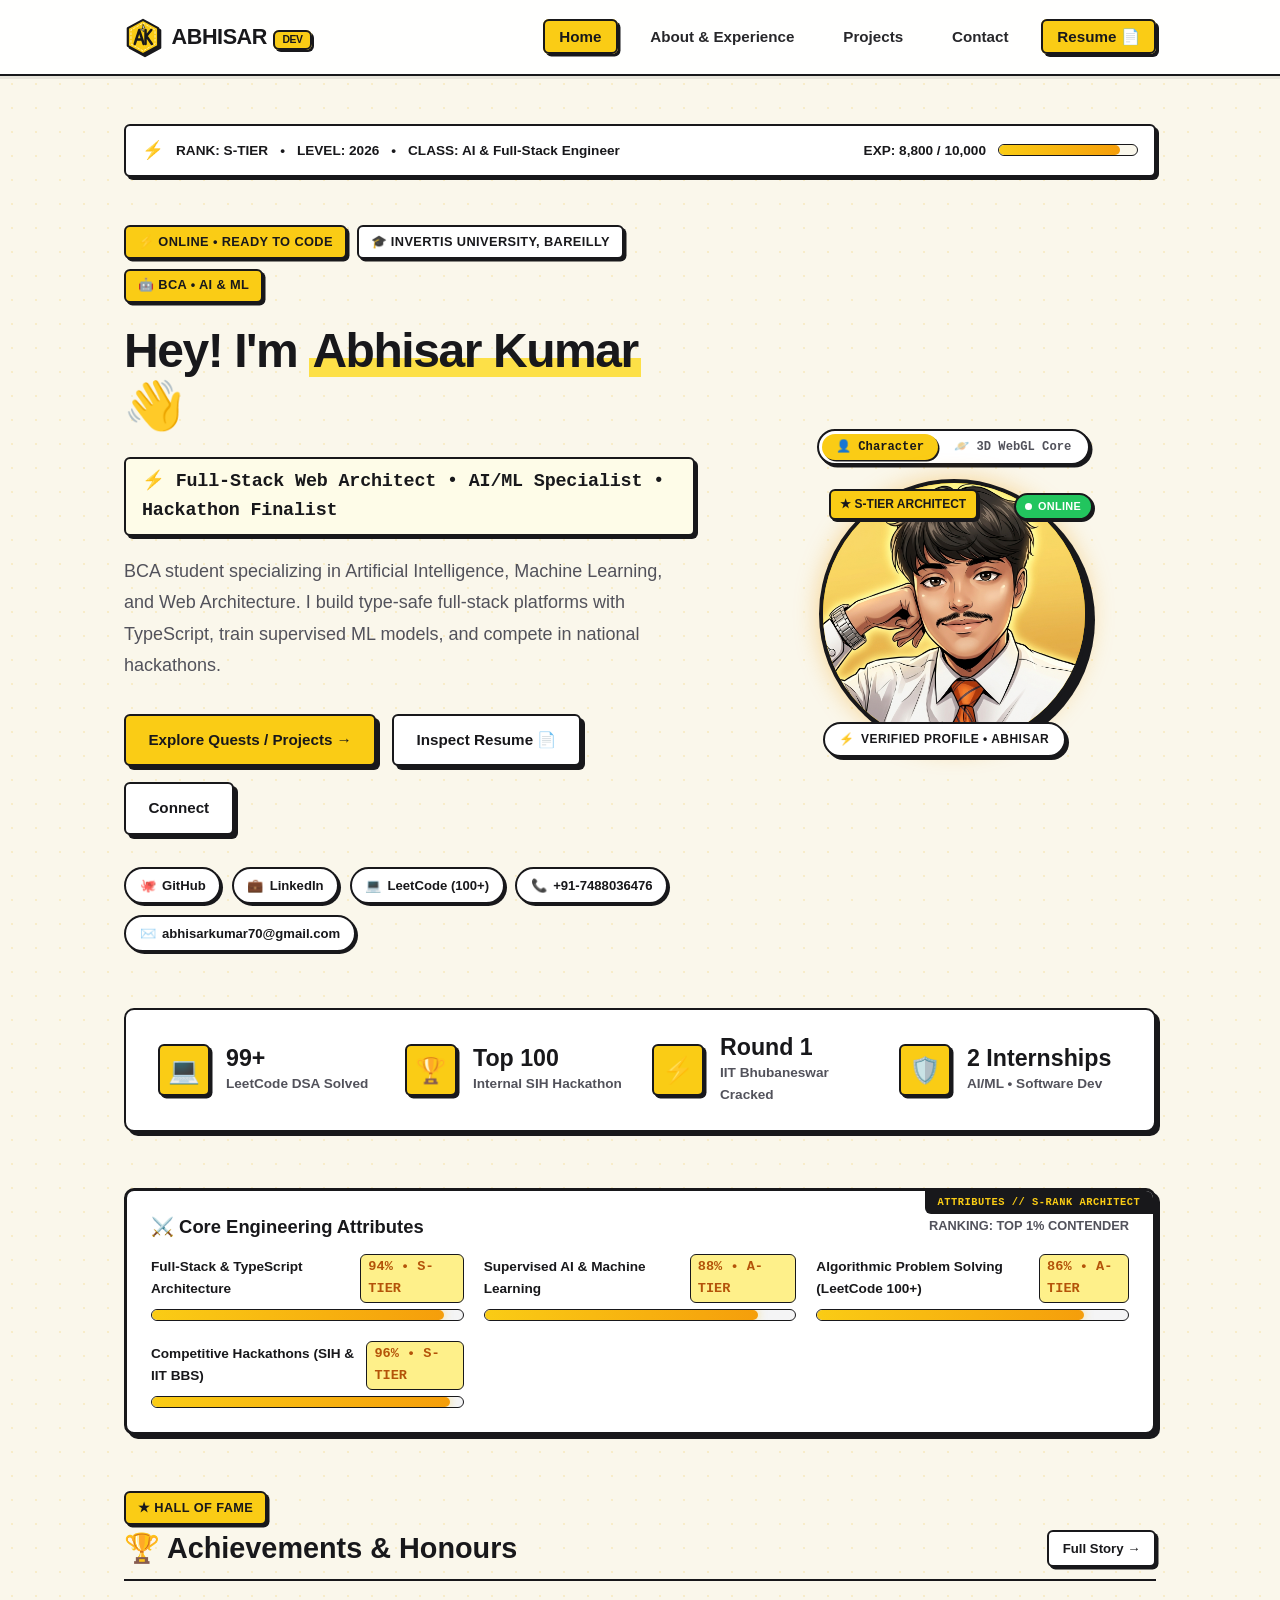
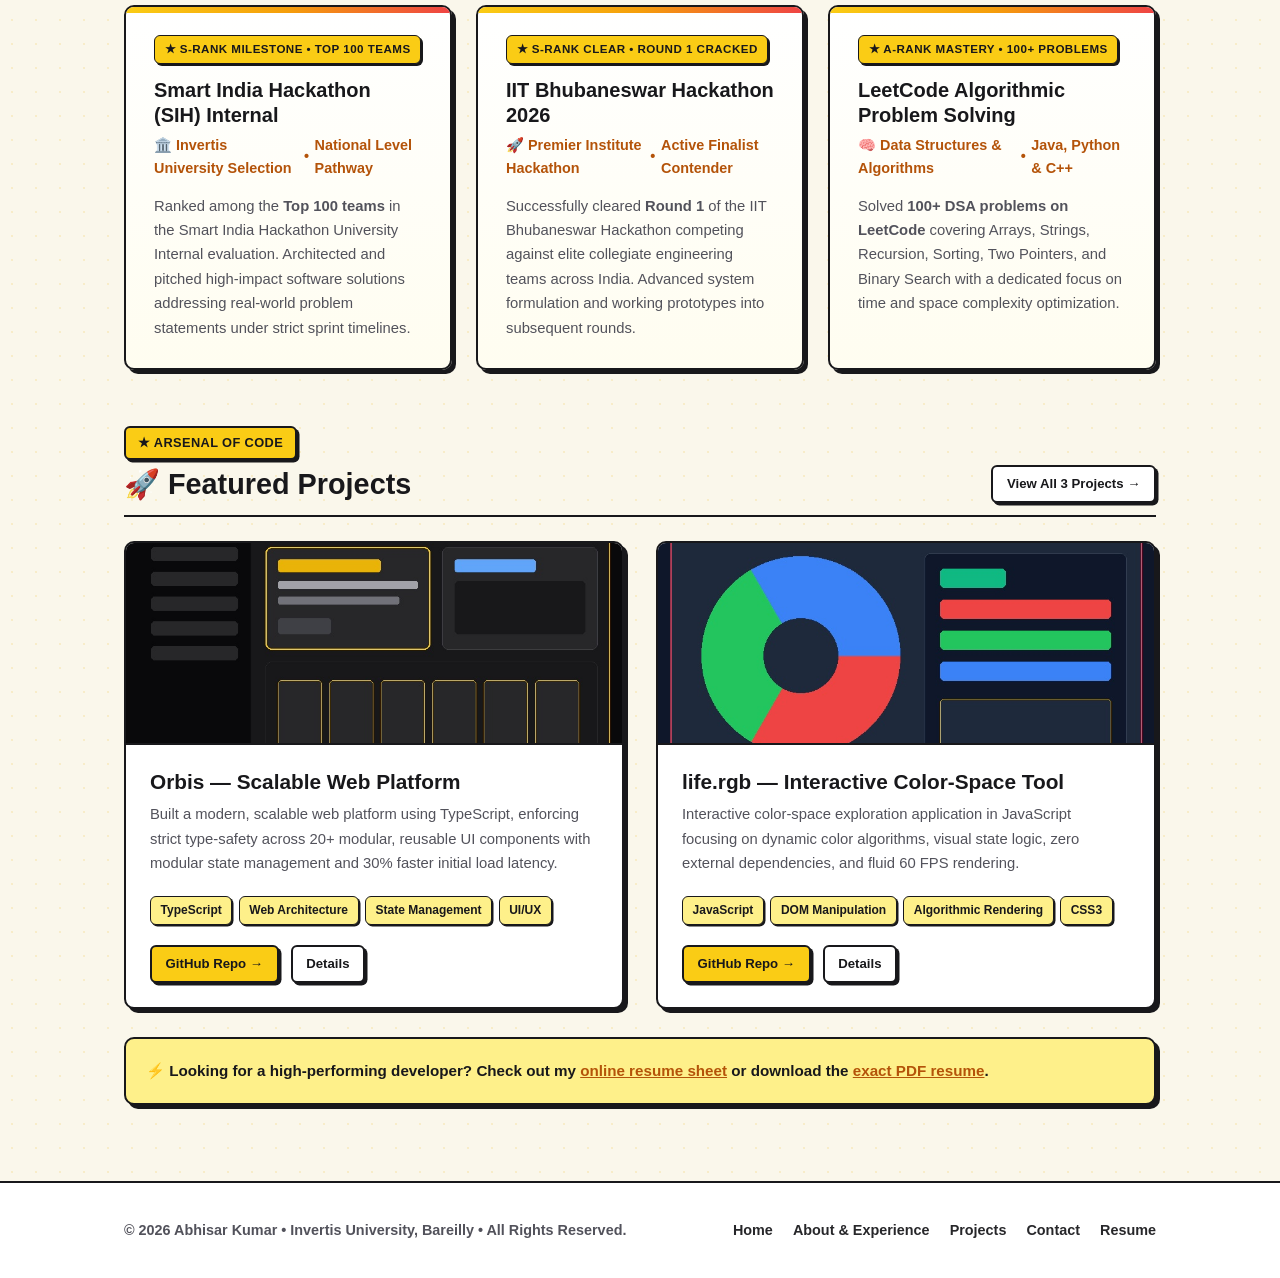
==== index.html @ 7f1cb40e "feat: add Three.js 3D WebGL cyber core, 3D particle nebula galaxy, and interactive visual mode switc" ====
<!DOCTYPE html>
<html lang="en">
<head>
  <meta charset="UTF-8">
  <meta name="viewport" content="width=device-width, initial-scale=1.0">
  <title>Abhisar Kumar | Full-Stack &amp; AI/ML Developer</title>
  <link rel="stylesheet" href="style.css">
  <link rel="icon" type="image/svg+xml" href="images/favicon.svg">
  <link rel="alternate icon" href="favicon.ico">
  <link rel="apple-touch-icon" href="images/favicon.png">
  <script src="avatar-sync.js"></script>
  <script src="js/three.min.js"></script>
  <script src="js/cyber3d.js"></script>
  <script src="motion.js"></script>
</head>
<body>

  <!-- 3D WebGL Space Ambient Canvas -->
  <div id="webgl-bg-container" class="webgl-bg-canvas" aria-hidden="true"></div>

  <!-- Site Navigation -->
  <header class="site-header">
    <div class="container navbar">
      <a href="index.html" class="brand-logo" title="Abhisar Kumar Portfolio">
        <span class="brand-icon-wrapper">
          <svg class="brand-icon-svg" viewBox="0 0 120 120" fill="none" xmlns="http://www.w3.org/2000/svg">
            <polygon points="60,6 108,32 108,88 60,114 12,88 12,32" fill="#facc15" stroke="#18181b" stroke-width="7" stroke-linejoin="round"/>
            <polygon points="60,16 98,38 98,82 60,104 22,82 22,38" fill="none" stroke="#ffffff" stroke-width="2.5" stroke-dasharray="8 4" opacity="0.8"/>
            <path d="M34 82 L48 38 L62 82 M38 68 L58 68" stroke="#18181b" stroke-width="8" stroke-linecap="round" stroke-linejoin="round"/>
            <path d="M68 38 L68 82 M68 60 L86 38 M70 56 L88 82" stroke="#18181b" stroke-width="8" stroke-linecap="round" stroke-linejoin="round"/>
            <polygon points="60,20 66,32 58,32 63,44 52,35 58,35" fill="#ffffff" stroke="#18181b" stroke-width="2" stroke-linejoin="round"/>
          </svg>
        </span>
        <span class="brand-text">ABHISAR<span class="brand-tag">DEV</span></span>
      </a>
      <button class="mobile-toggle" id="menuToggle" aria-label="Toggle navigation">&#9776;</button>
      <nav>
        <ul class="nav-links" id="navLinks">
          <li><a href="index.html" class="active">Home</a></li>
          <li><a href="about.html">About &amp; Experience</a></li>
          <li><a href="projects.html">Projects</a></li>
          <li><a href="contact.html">Contact</a></li>
          <li><a href="resume.html" class="nav-cta-btn">Resume 📄</a></li>
          
        </ul>
      </nav>
    </div>
  </header>

  <!-- Main Content -->
  <main>
    <div class="container">
      
      <!-- Anime Character HUD Bar -->
      <div class="character-hud floating-elem">
        <div class="hud-info">
          <span style="font-size: 1.1rem;">⚡</span>
          <span><strong>RANK:</strong> S-TIER</span>
          <span>&bull;</span>
          <span><strong>LEVEL:</strong> 2026</span>
          <span>&bull;</span>
          <span><strong>CLASS:</strong> AI &amp; Full-Stack Engineer</span>
        </div>
        <div class="hud-info">
          <span>EXP: 8,800 / 10,000</span>
          <div class="hud-progress-container" title="Current EXP Level">
            <div class="hud-progress-fill" id="hudExpFill"></div>
          </div>
        </div>
      </div>

      <!-- Hero Section (With Canvas Golden Sparks) -->
      <section class="hero">
        
        <div class="hero-content">
          
          <div class="anime-badge-row">
            <span class="anime-tag pulse-badge">⚡ ONLINE &bull; READY TO CODE</span>
            <span class="anime-tag anime-tag-alt">🎓 Invertis University, Bareilly</span>
            <span class="anime-tag">🤖 BCA &bull; AI &amp; ML</span>
          </div>

          <h1 class="hero-title">
            Hey! I'm <span class="highlight">Abhisar Kumar</span> 👋
          </h1>
          <div class="hero-role-badge">
            ⚡ Full-Stack Web Architect &bull; AI/ML Specialist &bull; Hackathon Finalist
          </div>
          
          <p class="hero-lead">
            BCA student specializing in Artificial Intelligence, Machine Learning, and Web Architecture. I build type-safe full-stack platforms with TypeScript, train supervised ML models, and compete in national hackathons.
          </p>

          <div class="hero-cta">
            <a href="projects.html" class="btn btn-primary">Explore Quests / Projects &rarr;</a>
            <a href="resume.html" class="btn btn-secondary">Inspect Resume 📄</a>
            <a href="contact.html" class="btn btn-secondary">Connect</a>
          </div>

          <!-- Quick Connect Pills -->
          <div class="social-pills-row">
            <a href="https://github.com/abhisar-dev" target="_blank" rel="noopener noreferrer" class="profile-pill-link">
              <span>🐙</span> GitHub
            </a>
            <a href="https://www.linkedin.com/in/abhisar-kumar-89a2872a0" target="_blank" rel="noopener noreferrer" class="profile-pill-link">
              <span>💼</span> LinkedIn
            </a>
            <a href="https://leetcode.com/u/abhisar-dev/" target="_blank" rel="noopener noreferrer" class="profile-pill-link">
              <span>💻</span> LeetCode (100+)
            </a>
            <a href="tel:+917488036476" class="profile-pill-link" data-copy="+917488036476" title="Click to copy phone number">
              <span>📞</span> +91-7488036476
            </a>
            <a href="mailto:abhisarkumar70@gmail.com" class="profile-pill-link" data-copy="abhisarkumar70@gmail.com" title="Click to copy email address">
              <span>✉️</span> abhisarkumar70@gmail.com
            </a>
          </div>

        </div>

        <!-- Dual-Mode Hero Visual: Official Avatar & Interactive 3D Cyber Core -->
        <div class="hero-image-wrapper">
          
          <div class="hero-mode-toggle" role="tablist">
            <button class="mode-tab active" id="tabAvatar" role="tab">👤 Character</button>
            <button class="mode-tab" id="tab3D" role="tab">🪐 3D WebGL Core</button>
          </div>

          <div class="hero-visual-card">
            <!-- Mode 1: Verified Official Anime Avatar -->
            <div class="anime-avatar-frame floating-elem" id="avatarVisual">
              <span class="avatar-rank-pill">★ S-TIER ARCHITECT</span>
              <span class="avatar-status-pill"><span class="status-dot"></span> ONLINE</span>
              <img src="images/profile.jpg" alt="Abhisar Kumar Profile" class="profile-img" id="heroProfileImg">
              <div class="avatar-badge-verified">
                <span>⚡</span> VERIFIED PROFILE &bull; ABHISAR
              </div>
            </div>

            <!-- Mode 2: Interactive 3D WebGL Cyber Core -->
            <div class="cyber-core-frame" id="core3DVisual" style="display: none;">
              <span class="avatar-rank-pill">★ 3D WEBGL CORE</span>
              <span class="avatar-status-pill"><span class="status-dot"></span> 60 FPS</span>
              <div id="cyber-core-canvas-container" class="cyber-core-canvas-container"></div>
              <div class="core-tip-badge">
                <span>🖱️ Drag to rotate &bull; Click to pulse</span>
              </div>
            </div>
          </div>

        </div>
      </section>

      <!-- Stats / Power Level Meter (With Animated Counters) -->
      <section class="stats-banner reveal">
        <div class="stat-item">
          <div class="stat-icon">💻</div>
          <div>
            <div class="stat-number" data-counter="100" data-suffix="+">100+</div>
            <div class="stat-label">LeetCode DSA Solved</div>
          </div>
        </div>

        <div class="stat-item">
          <div class="stat-icon">🏆</div>
          <div>
            <div class="stat-number" data-counter="100" data-prefix="Top ">Top 100</div>
            <div class="stat-label">Internal SIH Hackathon</div>
          </div>
        </div>

        <div class="stat-item">
          <div class="stat-icon">⚡</div>
          <div>
            <div class="stat-number">Round 1</div>
            <div class="stat-label">IIT Bhubaneswar Cracked</div>
          </div>
        </div>

        <div class="stat-item">
          <div class="stat-icon">🛡️</div>
          <div>
            <div class="stat-number" data-counter="2" data-suffix=" Internships">2 Internships</div>
            <div class="stat-label">AI/ML &bull; Software Dev</div>
          </div>
        </div>
      </section>

      <!-- ⚔️ COMBAT & DEV ATTRIBUTES (HARD-MODE HUD) -->
      <section class="combat-panel reveal">
        <div class="combat-header">
          <h3 style="font-size: 1.15rem; display: flex; align-items: center; gap: 0.5rem;">
            ⚔️ Core Engineering Attributes
          </h3>
          <span style="font-size: 0.8rem; font-weight: 700; color: var(--ink-muted);">RANKING: TOP 1% CONTENDER</span>
        </div>
        <div class="combat-grid">
          <div class="combat-item">
            <div class="combat-header">
              <span>Full-Stack &amp; TypeScript Architecture</span>
              <span class="combat-score">94% &bull; S-TIER</span>
            </div>
            <div class="combat-track">
              <div class="combat-bar" style="width: 94%;"></div>
            </div>
          </div>
          <div class="combat-item">
            <div class="combat-header">
              <span>Supervised AI &amp; Machine Learning</span>
              <span class="combat-score">88% &bull; A-TIER</span>
            </div>
            <div class="combat-track">
              <div class="combat-bar" style="width: 88%;"></div>
            </div>
          </div>
          <div class="combat-item">
            <div class="combat-header">
              <span>Algorithmic Problem Solving (LeetCode 100+)</span>
              <span class="combat-score">86% &bull; A-TIER</span>
            </div>
            <div class="combat-track">
              <div class="combat-bar" style="width: 86%;"></div>
            </div>
          </div>
          <div class="combat-item">
            <div class="combat-header">
              <span>Competitive Hackathons (SIH &amp; IIT BBS)</span>
              <span class="combat-score">96% &bull; S-TIER</span>
            </div>
            <div class="combat-track">
              <div class="combat-bar" style="width: 96%;"></div>
            </div>
          </div>
        </div>
      </section>

      <!-- 🌟 DECORATED ACHIEVEMENTS & HONOURS HALL (ANIME STYLE WITH SCROLL REVEAL) -->
      <section class="achievements-hall">
        <div class="hall-header reveal">
          <div>
            <span class="anime-tag" style="margin-bottom: 0.4rem;">★ HALL OF FAME</span>
            <h2 class="hall-title">🏆 Achievements &amp; Honours</h2>
          </div>
          <a href="about.html" class="btn btn-secondary btn-sm">Full Story &rarr;</a>
        </div>

        <div class="achievements-grid">
          
          <!-- SIH Achievement Card -->
          <article class="trophy-card rank-s reveal delay-1">
            <div class="rank-banner">★ S-RANK MILESTONE &bull; TOP 100 TEAMS</div>
            <h3 class="trophy-title">Smart India Hackathon (SIH) Internal</h3>
            <div class="trophy-meta">
              <span>🏛️ Invertis University Selection</span> &bull; <span>National Level Pathway</span>
            </div>
            <p class="trophy-desc">
              Ranked among the <strong>Top 100 teams</strong> in the Smart India Hackathon University Internal evaluation. Architected and pitched high-impact software solutions addressing real-world problem statements under strict sprint timelines.
            </p>
          </article>

          <!-- IIT Bhubaneswar Hackathon Card -->
          <article class="trophy-card rank-s reveal delay-2">
            <div class="rank-banner">★ S-RANK CLEAR &bull; ROUND 1 CRACKED</div>
            <h3 class="trophy-title">IIT Bhubaneswar Hackathon 2026</h3>
            <div class="trophy-meta">
              <span>🚀 Premier Institute Hackathon</span> &bull; <span>Active Finalist Contender</span>
            </div>
            <p class="trophy-desc">
              Successfully cleared <strong>Round 1</strong> of the IIT Bhubaneswar Hackathon competing against elite collegiate engineering teams across India. Advanced system formulation and working prototypes into subsequent rounds.
            </p>
          </article>

          <!-- LeetCode Problem Solving Card -->
          <article class="trophy-card rank-s reveal delay-3">
            <div class="rank-banner">★ A-RANK MASTERY &bull; 100+ PROBLEMS</div>
            <h3 class="trophy-title">LeetCode Algorithmic Problem Solving</h3>
            <div class="trophy-meta">
              <span>🧠 Data Structures &amp; Algorithms</span> &bull; <span>Java, Python &amp; C++</span>
            </div>
            <p class="trophy-desc">
              Solved <strong>100+ DSA problems on LeetCode</strong> covering Arrays, Strings, Recursion, Sorting, Two Pointers, and Binary Search with a dedicated focus on time and space complexity optimization.
            </p>
          </article>

        </div>
      </section>

      <!-- Featured Real Projects (With Scroll Pop-up) -->
      <section class="section-block">
        <div class="hall-header reveal">
          <div>
            <span class="anime-tag" style="margin-bottom: 0.4rem;">★ ARSENAL OF CODE</span>
            <h2 class="hall-title">🚀 Featured Projects</h2>
          </div>
          <a href="projects.html" class="btn btn-secondary btn-sm">View All 3 Projects &rarr;</a>
        </div>

        <div class="projects-grid">
          
          <!-- Project 1: Orbis -->
          <div class="project-card reveal-left delay-1">
            <a href="projects.html" class="project-img-link">
              <img src="images/orbis.jpg" alt="Orbis Web Platform" class="project-img">
            </a>
            <div class="project-body">
              <h3 class="project-title">Orbis &mdash; Scalable Web Platform</h3>
              <p class="project-desc">
                Built a modern, scalable web platform using TypeScript, enforcing strict type-safety across 20+ modular, reusable UI components with modular state management and 30% faster initial load latency.
              </p>
              <ul class="project-tech">
                <li>TypeScript</li>
                <li>Web Architecture</li>
                <li>State Management</li>
                <li>UI/UX</li>
              </ul>
              <div class="project-actions">
                <a href="https://github.com/abhisar-dev" target="_blank" rel="noopener noreferrer" class="btn btn-primary btn-sm">GitHub Repo &rarr;</a>
                <a href="projects.html" class="btn btn-secondary btn-sm">Details</a>
              </div>
            </div>
          </div>

          <!-- Project 2: life.rgb -->
          <div class="project-card reveal-right delay-2">
            <a href="projects.html" class="project-img-link">
              <img src="images/life_rgb.jpg" alt="life.rgb application" class="project-img">
            </a>
            <div class="project-body">
              <h3 class="project-title">life.rgb &mdash; Interactive Color-Space Tool</h3>
              <p class="project-desc">
                Interactive color-space exploration application in JavaScript focusing on dynamic color algorithms, visual state logic, zero external dependencies, and fluid 60 FPS rendering.
              </p>
              <ul class="project-tech">
                <li>JavaScript</li>
                <li>DOM Manipulation</li>
                <li>Algorithmic Rendering</li>
                <li>CSS3</li>
              </ul>
              <div class="project-actions">
                <a href="https://github.com/abhisar-dev" target="_blank" rel="noopener noreferrer" class="btn btn-primary btn-sm">GitHub Repo &rarr;</a>
                <a href="projects.html" class="btn btn-secondary btn-sm">Details</a>
              </div>
            </div>
          </div>

        </div>
      </section>

      <!-- Bottom Note Box -->
      <section class="section-block reveal">
        <div class="note-box">
          <p>
            ⚡ <strong>Looking for a high-performing developer?</strong> Check out my <a href="resume.html" style="font-weight: 800; text-decoration: underline;">online resume sheet</a> or download the <a href="resume.pdf" download="Abhisar_Kumar_Resume.pdf" style="font-weight: 800; text-decoration: underline;">exact PDF resume</a>.
          </p>
        </div>
      </section>

    </div>
  </main>

  <!-- Site Footer -->
  <footer class="site-footer">
    <div class="container footer-content">
      <p>&copy; 2026 Abhisar Kumar &bull; Invertis University, Bareilly &bull; All Rights Reserved.</p>
      <ul class="footer-links">
        <li><a href="index.html">Home</a></li>
        <li><a href="about.html">About &amp; Experience</a></li>
        <li><a href="projects.html">Projects</a></li>
        <li><a href="contact.html">Contact</a></li>
        <li><a href="resume.html">Resume</a></li>
      </ul>
    </div>
  </footer>

  <script>
    const menuToggle = document.getElementById('menuToggle');
    const navLinks = document.getElementById('navLinks');
    if (menuToggle && navLinks) {
      menuToggle.addEventListener('click', () => {
        navLinks.classList.toggle('nav-open');
      });
    }

    // Hero Visual Mode Switcher (Anime Avatar vs 3D WebGL Core)
    const tabAvatar = document.getElementById('tabAvatar');
    const tab3D = document.getElementById('tab3D');
    const avatarVisual = document.getElementById('avatarVisual');
    const core3DVisual = document.getElementById('core3DVisual');

    if (tabAvatar && tab3D && avatarVisual && core3DVisual) {
      tabAvatar.addEventListener('click', () => {
        tabAvatar.classList.add('active');
        tab3D.classList.remove('active');
        avatarVisual.style.display = 'block';
        core3DVisual.style.display = 'none';
      });

      tab3D.addEventListener('click', () => {
        tab3D.classList.add('active');
        tabAvatar.classList.remove('active');
        avatarVisual.style.display = 'none';
        core3DVisual.style.display = 'flex';
        // Trigger resize for Three.js camera/renderer
        setTimeout(() => window.dispatchEvent(new Event('resize')), 50);
      });
    }
  </script>

</body>
</html>
---- style.css ----
﻿/* 
 * Abhisar Kumar Portfolio — Anime Yellow Aesthetics (Neo-Manga Modern Light Theme)
 * Vibrant Yellow, Manga Ink Lines, Dynamic Slanted Badges, and Golden Glow
 */

:root {
  --primary: #f59e0b;
  --primary-dark: #d97706;
  --primary-deep: #b45309;
  --primary-light: #fef08a;
  --primary-bright: #facc15;
  --primary-glow: rgba(245, 158, 11, 0.4);

  --ink-black: #18181b;
  --ink-dark: #27272a;
  --ink-muted: #52525b;
  --ink-light: #71717a;

  --bg-page: #faf7eb;
  --bg-surface: #ffffff;
  --bg-surface-warm: #fefce8;
  --bg-card: #ffffff;
  --bg-banner: #fffbeb;

  --border-ink: #18181b;
  --border-light: #fde047;
  --border-subtle: #f0e6cc;

  --shadow-pop: 4px 4px 0px var(--border-ink);
  --shadow-pop-lg: 6px 6px 0px var(--border-ink);
  --shadow-pop-hover: 7px 7px 0px var(--border-ink);
  --shadow-glow: 0 0 20px rgba(234, 179, 8, 0.35);

  --radius-sm: 6px;
  --radius-md: 10px;
  --radius-lg: 16px;
  --radius-full: 9999px;

  --font-main: "Plus Jakarta Sans", -apple-system, BlinkMacSystemFont, "Segoe UI", Roboto, "Helvetica Neue", sans-serif;
  --font-mono: "JetBrains Mono", Consolas, Monaco, monospace;
}

* {
  margin: 0;
  padding: 0;
  box-sizing: border-box;
}

html {
  scroll-behavior: smooth;
}

body {
  font-family: var(--font-main);
  background-color: var(--bg-page);
  color: var(--ink-black);
  line-height: 1.6;
  min-height: 100vh;
  display: flex;
  flex-direction: column;
  background-image: radial-gradient(rgba(234, 179, 8, 0.15) 1px, transparent 1px);
  background-size: 24px 24px;
}

h1, h2, h3, h4 {
  color: var(--ink-black);
  font-weight: 800;
  line-height: 1.25;
}

p {
  color: var(--ink-muted);
}

a {
  color: var(--primary-deep);
  text-decoration: none;
  font-weight: 600;
  transition: all 0.2s ease;
}

a:hover {
  color: var(--primary-dark);
}

.container {
  width: 100%;
  max-width: 1080px;
  margin: 0 auto;
  padding: 0 1.5rem;
}

/* Header & Nav */
.site-header {
  background-color: rgba(255, 255, 255, 0.95);
  backdrop-filter: blur(10px);
  border-bottom: 2.5px solid var(--border-ink);
  position: sticky;
  top: 0;
  z-index: 100;
  box-shadow: 0 3px 0px rgba(24, 24, 27, 0.08);
}

.navbar {
  display: flex;
  justify-content: space-between;
  align-items: center;
  height: 74px;
}

.brand-logo {
  font-size: 1.4rem;
  font-weight: 900;
  color: var(--ink-black);
  display: flex;
  align-items: center;
  gap: 0.35rem;
  letter-spacing: -0.02em;
}

.brand-tag {
  background: var(--primary-bright);
  color: var(--ink-black);
  border: 2px solid var(--border-ink);
  font-size: 0.65rem;
  font-weight: 800;
  padding: 0.15rem 0.45rem;
  border-radius: var(--radius-sm);
  margin-left: 0.4rem;
  box-shadow: 2px 2px 0px var(--border-ink);
  text-transform: uppercase;
}

.nav-links {
  display: flex;
  list-style: none;
  gap: 1rem;
  align-items: center;
}

.nav-links a {
  font-weight: 700;
  font-size: 0.95rem;
  color: var(--ink-dark);
  padding: 0.45rem 0.9rem;
  border-radius: var(--radius-sm);
  border: 2px solid transparent;
  transition: all 0.15s ease;
}

.nav-links a:hover {
  background-color: var(--primary-light);
  border-color: var(--border-ink);
  box-shadow: 2px 2px 0px var(--border-ink);
  transform: translate(-1px, -1px);
}

.nav-links a.active {
  background-color: var(--primary-bright);
  color: var(--ink-black);
  border: 2px solid var(--border-ink);
  box-shadow: 2.5px 2.5px 0px var(--border-ink);
}

.nav-cta-btn {
  background-color: var(--primary-bright) !important;
  color: var(--ink-black) !important;
  border: 2px solid var(--border-ink) !important;
  box-shadow: 3px 3px 0px var(--border-ink) !important;
}

.nav-cta-btn:hover {
  background-color: var(--primary) !important;
  box-shadow: 4px 4px 0px var(--border-ink) !important;
}

.mobile-toggle {
  display: none;
  background: var(--primary-bright);
  border: 2px solid var(--border-ink);
  box-shadow: 2px 2px 0px var(--border-ink);
  border-radius: var(--radius-sm);
  padding: 0.4rem 0.65rem;
  font-size: 1.25rem;
  cursor: pointer;
}

main {
  flex: 1;
  padding: 3rem 0;
}

/* Page Headers */
.page-header {
  margin-bottom: 2.5rem;
  border-bottom: 2.5px solid var(--border-ink);
  padding-bottom: 1.25rem;
  position: relative;
}

.page-title {
  font-size: 2.4rem;
  font-weight: 900;
  letter-spacing: -0.02em;
  margin-bottom: 0.4rem;
}

.page-subtitle {
  font-size: 1.1rem;
  color: var(--ink-muted);
  font-weight: 500;
}

/* Hero Section */
.hero {
  display: flex;
  align-items: center;
  justify-content: space-between;
  gap: 3.5rem;
  padding: 1.5rem 0 3.5rem;
}

.hero-content {
  flex: 1.2;
}

.anime-badge-row {
  display: flex;
  flex-wrap: wrap;
  gap: 0.6rem;
  margin-bottom: 1.25rem;
}

.anime-tag {
  display: inline-flex;
  align-items: center;
  gap: 0.4rem;
  background: var(--primary-bright);
  color: var(--ink-black);
  border: 2px solid var(--border-ink);
  padding: 0.3rem 0.75rem;
  border-radius: var(--radius-sm);
  font-size: 0.8rem;
  font-weight: 800;
  box-shadow: 2.5px 2.5px 0px var(--border-ink);
  text-transform: uppercase;
  letter-spacing: 0.03em;
}

.anime-tag-alt {
  background: #ffffff;
  color: var(--ink-black);
}

.hero-title {
  font-size: 3rem;
  font-weight: 900;
  margin-bottom: 1rem;
  letter-spacing: -0.03em;
  line-height: 1.15;
}

.hero-title .highlight {
  background: linear-gradient(180deg, transparent 65%, #fde047 65%);
  display: inline;
  padding: 0 0.2rem;
}

.hero-lead {
  font-size: 1.125rem;
  line-height: 1.75;
  color: var(--ink-muted);
  margin-bottom: 2rem;
  font-weight: 500;
}

.hero-cta {
  display: flex;
  gap: 1rem;
  flex-wrap: wrap;
  margin-bottom: 2rem;
}

/* Interactive Profile Avatar with Photo Edit Option */
.hero-image-wrapper {
  flex: 0.85;
  display: flex;
  flex-direction: column;
  align-items: center;
  justify-content: center;
}

.anime-avatar-frame {
  position: relative;
  width: 270px;
  height: 270px;
  border-radius: 50%;
  border: 4px solid var(--border-ink);
  box-shadow: var(--shadow-pop-lg), 0 0 25px rgba(245, 158, 11, 0.4);
  background-color: var(--primary-bright);
  overflow: visible;
  transition: all 0.3s ease;
}

.anime-avatar-frame:hover {
  transform: translate(-2px, -2px);
  box-shadow: var(--shadow-pop-hover), 0 0 35px rgba(245, 158, 11, 0.6);
}

.profile-img {
  width: 100%;
  height: 100%;
  object-fit: cover;
  border-radius: 50%;
  display: block;
}

/* Official Verified Avatar Badges (Permanent Official Identity) */
.avatar-badge-verified {
  position: absolute;
  bottom: -12px;
  background: #ffffff;
  color: var(--ink-black);
  border: 2.5px solid var(--border-ink);
  border-radius: var(--radius-full);
  padding: 0.35rem 0.9rem;
  font-size: 0.75rem;
  font-weight: 800;
  display: flex;
  align-items: center;
  gap: 0.4rem;
  box-shadow: 3px 3px 0px var(--border-ink);
  letter-spacing: 0.04em;
  text-transform: uppercase;
  z-index: 10;
  white-space: nowrap;
}

.avatar-status-pill {
  position: absolute;
  top: 10px;
  right: -8px;
  background: #22c55e;
  color: #ffffff;
  border: 2px solid var(--border-ink);
  border-radius: var(--radius-full);
  padding: 0.2rem 0.6rem;
  font-size: 0.68rem;
  font-weight: 900;
  box-shadow: 2px 2px 0px var(--border-ink);
  display: flex;
  align-items: center;
  gap: 0.35rem;
  letter-spacing: 0.03em;
  z-index: 10;
}

.status-dot {
  width: 7px;
  height: 7px;
  background-color: #ffffff;
  border-radius: 50%;
  animation: pulseDot 1.4s infinite ease-in-out;
}

@keyframes pulseDot {
  0%, 100% { opacity: 1; transform: scale(1); }
  50% { opacity: 0.4; transform: scale(1.3); }
}

.avatar-rank-pill {
  position: absolute;
  top: 6px;
  left: 6px;
  background: var(--primary-bright);
  color: var(--ink-black);
  border: 2px solid var(--border-ink);
  border-radius: var(--radius-sm);
  padding: 0.25rem 0.6rem;
  font-size: 0.75rem;
  font-weight: 900;
  box-shadow: 2px 2px 0px var(--border-ink);
  z-index: 10;
}

.avatar-caption {
  margin-top: 1rem;
  font-size: 0.85rem;
  font-weight: 700;
  color: var(--ink-light);
  text-align: center;
}

/* Buttons */
.btn {
  display: inline-flex;
  align-items: center;
  justify-content: center;
  padding: 0.75rem 1.4rem;
  border-radius: var(--radius-sm);
  font-size: 0.95rem;
  font-weight: 800;
  cursor: pointer;
  transition: all 0.15s ease;
  border: 2.5px solid var(--border-ink);
  gap: 0.5rem;
  text-decoration: none;
  box-shadow: var(--shadow-pop);
}

.btn:hover {
  transform: translate(-2px, -2px);
  box-shadow: var(--shadow-pop-hover);
}

.btn-primary {
  background-color: var(--primary-bright);
  color: var(--ink-black);
}

.btn-primary:hover {
  background-color: var(--primary);
  color: var(--ink-black);
}

.btn-secondary {
  background-color: #ffffff;
  color: var(--ink-black);
}

.btn-secondary:hover {
  background-color: var(--primary-light);
  color: var(--ink-black);
}

.btn-sm {
  padding: 0.4rem 0.85rem;
  font-size: 0.825rem;
  box-shadow: 2.5px 2.5px 0px var(--border-ink);
}

.btn-sm:hover {
  box-shadow: 3.5px 3.5px 0px var(--border-ink);
}

/* Quick Profiles Row */
.social-pills-row {
  display: flex;
  align-items: center;
  gap: 0.6rem;
  flex-wrap: wrap;
}

.profile-pill-link {
  display: inline-flex;
  align-items: center;
  gap: 0.4rem;
  background-color: #ffffff;
  color: var(--ink-black);
  border: 2px solid var(--border-ink);
  padding: 0.4rem 0.8rem;
  border-radius: var(--radius-sm);
  font-size: 0.85rem;
  font-weight: 700;
  box-shadow: 2px 2px 0px var(--border-ink);
  transition: all 0.15s ease;
}

.profile-pill-link:hover {
  background-color: var(--primary-light);
  color: var(--ink-black);
  transform: translate(-1px, -1px);
  box-shadow: 3px 3px 0px var(--border-ink);
}

/* 🌟 DECORATED ACHIEVEMENTS & HONOURS HALL (ANIME STYLE) */
.achievements-hall {
  margin: 3.5rem 0;
}

.hall-header {
  display: flex;
  justify-content: space-between;
  align-items: flex-end;
  margin-bottom: 1.5rem;
  border-bottom: 2.5px solid var(--border-ink);
  padding-bottom: 0.75rem;
}

.hall-title {
  font-size: 1.8rem;
  font-weight: 900;
  display: flex;
  align-items: center;
  gap: 0.6rem;
}

.achievements-grid {
  display: grid;
  grid-template-columns: repeat(auto-fit, minmax(320px, 1fr));
  gap: 1.5rem;
}

.trophy-card {
  background: #ffffff;
  border: 2.5px solid var(--border-ink);
  border-radius: var(--radius-md);
  padding: 1.75rem;
  box-shadow: var(--shadow-pop);
  position: relative;
  overflow: hidden;
  transition: all 0.2s ease;
}

.trophy-card:hover {
  transform: translate(-3px, -3px);
  box-shadow: var(--shadow-pop-hover), 0 0 25px rgba(245, 158, 11, 0.3);
}

.trophy-card.rank-s {
  border-color: var(--border-ink);
  background: linear-gradient(180deg, #ffffff 0%, #fffdf0 100%);
}

.trophy-card.rank-s::before {
  content: "";
  position: absolute;
  top: 0;
  left: 0;
  right: 0;
  height: 6px;
  background: linear-gradient(90deg, #facc15, #f59e0b, #ef4444);
}

.rank-banner {
  display: inline-flex;
  align-items: center;
  gap: 0.35rem;
  background: var(--primary-bright);
  color: var(--ink-black);
  border: 1.5px solid var(--border-ink);
  font-size: 0.725rem;
  font-weight: 900;
  padding: 0.25rem 0.6rem;
  border-radius: var(--radius-sm);
  box-shadow: 2px 2px 0px var(--border-ink);
  text-transform: uppercase;
  letter-spacing: 0.04em;
  margin-bottom: 0.85rem;
}

.trophy-title {
  font-size: 1.25rem;
  font-weight: 800;
  margin-bottom: 0.4rem;
}

.trophy-meta {
  font-size: 0.9rem;
  color: var(--primary-deep);
  font-weight: 700;
  margin-bottom: 0.85rem;
  display: flex;
  align-items: center;
  gap: 0.35rem;
}

.trophy-desc {
  font-size: 0.925rem;
  color: var(--ink-muted);
  line-height: 1.65;
}

/* Stats / Power Meter Banner */
.stats-banner {
  background-color: #ffffff;
  border: 2.5px solid var(--border-ink);
  border-radius: var(--radius-md);
  padding: 1.5rem 2rem;
  display: grid;
  grid-template-columns: repeat(auto-fit, minmax(200px, 1fr));
  gap: 1.5rem;
  margin-bottom: 3.5rem;
  box-shadow: var(--shadow-pop);
}

.stat-item {
  display: flex;
  align-items: center;
  gap: 1rem;
}

.stat-icon {
  font-size: 1.6rem;
  width: 52px;
  height: 52px;
  background-color: var(--primary-bright);
  border: 2px solid var(--border-ink);
  border-radius: var(--radius-sm);
  display: flex;
  align-items: center;
  justify-content: center;
  flex-shrink: 0;
  box-shadow: 2.5px 2.5px 0px var(--border-ink);
}

.stat-number {
  font-size: 1.45rem;
  font-weight: 900;
  color: var(--ink-black);
  line-height: 1.2;
}

.stat-label {
  font-size: 0.85rem;
  color: var(--ink-muted);
  font-weight: 600;
}

/* Projects Grid */
.projects-grid {
  display: grid;
  grid-template-columns: repeat(auto-fit, minmax(310px, 1fr));
  gap: 2rem;
}

.project-card {
  background-color: #ffffff;
  border: 2.5px solid var(--border-ink);
  border-radius: var(--radius-md);
  overflow: hidden;
  box-shadow: var(--shadow-pop);
  display: flex;
  flex-direction: column;
  transition: all 0.2s ease;
}

.project-card:hover {
  transform: translate(-3px, -3px);
  box-shadow: var(--shadow-pop-hover);
}

.project-img-link {
  display: block;
  overflow: hidden;
  background-color: var(--ink-dark);
  border-bottom: 2.5px solid var(--border-ink);
}

.project-img {
  width: 100%;
  height: 200px;
  object-fit: cover;
  display: block;
  transition: transform 0.3s ease;
}

.project-card:hover .project-img {
  transform: scale(1.03);
}

.project-body {
  padding: 1.5rem;
  display: flex;
  flex-direction: column;
  flex: 1;
}

.project-title {
  font-size: 1.3rem;
  font-weight: 800;
  margin-bottom: 0.5rem;
}

.project-desc {
  font-size: 0.925rem;
  color: var(--ink-muted);
  margin-bottom: 1.25rem;
  flex: 1;
  line-height: 1.65;
}

.project-tech {
  display: flex;
  flex-wrap: wrap;
  gap: 0.4rem;
  margin-bottom: 1.25rem;
  list-style: none;
}

.project-tech li {
  font-size: 0.75rem;
  background-color: var(--primary-light);
  color: var(--ink-black);
  font-weight: 800;
  padding: 0.25rem 0.6rem;
  border-radius: var(--radius-sm);
  border: 1.5px solid var(--border-ink);
  box-shadow: 1.5px 1.5px 0px var(--border-ink);
}

.project-actions {
  display: flex;
  gap: 0.75rem;
  align-items: center;
}

/* Experience Cards in About */
.about-layout {
  display: grid;
  grid-template-columns: 1.8fr 1fr;
  gap: 3rem;
  align-items: start;
}

.exp-box {
  background: #ffffff;
  border: 2.5px solid var(--border-ink);
  border-radius: var(--radius-md);
  padding: 1.5rem;
  margin-bottom: 1.5rem;
  box-shadow: var(--shadow-pop);
}

.exp-header {
  display: flex;
  justify-content: space-between;
  align-items: baseline;
  flex-wrap: wrap;
  gap: 0.5rem;
  border-bottom: 1.5px dashed var(--border-subtle);
  padding-bottom: 0.5rem;
  margin-bottom: 0.75rem;
}

.exp-title {
  font-size: 1.15rem;
  font-weight: 800;
  color: var(--ink-black);
}

.exp-date {
  font-size: 0.85rem;
  font-weight: 800;
  background: var(--primary-bright);
  padding: 0.2rem 0.6rem;
  border-radius: var(--radius-sm);
  border: 1.5px solid var(--border-ink);
}

.exp-bullets {
  margin-left: 1.25rem;
  font-size: 0.925rem;
  color: var(--ink-muted);
  line-height: 1.7;
}

/* Certifications Anime Grid */
.cert-grid {
  display: grid;
  grid-template-columns: repeat(auto-fit, minmax(260px, 1fr));
  gap: 1rem;
  list-style: none;
  margin-top: 1rem;
}

.cert-badge-card {
  background: #ffffff;
  border: 2px solid var(--border-ink);
  border-radius: var(--radius-md);
  padding: 1rem;
  box-shadow: 3px 3px 0px var(--border-ink);
  display: flex;
  gap: 0.75rem;
  align-items: center;
  transition: all 0.15s ease;
}

.cert-badge-card:hover {
  transform: translate(-2px, -2px);
  box-shadow: 4px 4px 0px var(--border-ink);
  background-color: var(--bg-surface-warm);
}

.cert-icon {
  font-size: 1.5rem;
  background: var(--primary-bright);
  border: 1.5px solid var(--border-ink);
  border-radius: var(--radius-sm);
  width: 42px;
  height: 42px;
  display: flex;
  align-items: center;
  justify-content: center;
  flex-shrink: 0;
  box-shadow: 1.5px 1.5px 0px var(--border-ink);
}

.cert-name {
  font-size: 0.9rem;
  font-weight: 800;
  color: var(--ink-black);
  line-height: 1.3;
}

.cert-issuer {
  font-size: 0.75rem;
  color: var(--ink-light);
  font-weight: 600;
}

/* Sidebar Info Card */
.info-card {
  background-color: #ffffff;
  border: 2.5px solid var(--border-ink);
  border-radius: var(--radius-md);
  padding: 1.5rem;
  box-shadow: var(--shadow-pop);
  margin-bottom: 1.5rem;
}

.info-card-title {
  font-size: 1.15rem;
  font-weight: 800;
  margin-bottom: 1rem;
  padding-bottom: 0.5rem;
  border-bottom: 2px solid var(--border-ink);
}

/* Callout Note Box */
.note-box {
  background-color: var(--primary-light);
  border: 2.5px solid var(--border-ink);
  padding: 1.25rem;
  border-radius: var(--radius-md);
  box-shadow: var(--shadow-pop);
  margin: 1.75rem 0;
}

.note-box p {
  color: var(--ink-black);
  font-weight: 600;
  font-size: 0.95rem;
  margin-bottom: 0;
}

/* Contact Layout */
.contact-layout {
  display: grid;
  grid-template-columns: 1.4fr 1fr;
  gap: 3rem;
}

.contact-form-card {
  background-color: #ffffff;
  border: 2.5px solid var(--border-ink);
  border-radius: var(--radius-md);
  padding: 2.25rem;
  box-shadow: var(--shadow-pop);
}

.form-group {
  margin-bottom: 1.25rem;
}

.form-label {
  display: block;
  font-size: 0.9rem;
  font-weight: 800;
  margin-bottom: 0.4rem;
  color: var(--ink-black);
}

.form-control {
  width: 100%;
  padding: 0.8rem 1rem;
  border: 2px solid var(--border-ink);
  border-radius: var(--radius-sm);
  font-family: inherit;
  font-size: 0.95rem;
  font-weight: 500;
  background-color: #ffffff;
  color: var(--ink-black);
  transition: all 0.2s ease;
}

.form-control:focus {
  outline: none;
  background-color: var(--bg-surface-warm);
  box-shadow: 3px 3px 0px var(--border-ink);
}

textarea.form-control {
  resize: vertical;
  min-height: 130px;
}

.form-feedback {
  display: none;
  margin-top: 1rem;
  padding: 0.75rem;
  border-radius: var(--radius-sm);
  font-size: 0.9rem;
  font-weight: 700;
  background-color: #ecfdf5;
  color: #065f46;
  border: 2px solid var(--border-ink);
  box-shadow: 2px 2px 0px var(--border-ink);
}

.contact-info-list {
  list-style: none;
  display: flex;
  flex-direction: column;
  gap: 1.25rem;
}

.contact-info-item {
  display: flex;
  gap: 1rem;
  align-items: flex-start;
}

.contact-icon {
  font-size: 1.25rem;
  width: 44px;
  height: 44px;
  background-color: var(--primary-bright);
  color: var(--ink-black);
  border: 2px solid var(--border-ink);
  border-radius: var(--radius-sm);
  display: flex;
  align-items: center;
  justify-content: center;
  flex-shrink: 0;
  box-shadow: 2px 2px 0px var(--border-ink);
}

.contact-info-label {
  font-size: 0.8rem;
  text-transform: uppercase;
  color: var(--ink-light);
  font-weight: 800;
  letter-spacing: 0.05em;
}

.contact-info-val {
  font-size: 1rem;
  color: var(--ink-black);
  font-weight: 700;
}

/* Footer */
.site-footer {
  background-color: #ffffff;
  border-top: 2.5px solid var(--border-ink);
  padding: 2.25rem 0;
  margin-top: auto;
}

.footer-content {
  display: flex;
  justify-content: space-between;
  align-items: center;
  font-size: 0.9rem;
  font-weight: 700;
  color: var(--ink-muted);
}

.footer-links {
  display: flex;
  gap: 1.25rem;
  list-style: none;
}

.footer-links a {
  color: var(--ink-dark);
}

.footer-links a:hover {
  color: var(--primary-deep);
}

/* Modal for Photo Upload */
.avatar-modal-overlay {
  display: none;
  position: fixed;
  inset: 0;
  background: rgba(0, 0, 0, 0.6);
  backdrop-filter: blur(4px);
  z-index: 999;
  align-items: center;
  justify-content: center;
}

.avatar-modal {
  background: #ffffff;
  border: 3px solid var(--border-ink);
  border-radius: var(--radius-md);
  padding: 2rem;
  width: 90%;
  max-width: 450px;
  box-shadow: 8px 8px 0px var(--border-ink);
  text-align: center;
}

.avatar-modal h3 {
  font-size: 1.35rem;
  margin-bottom: 0.5rem;
}

.avatar-modal p {
  font-size: 0.9rem;
  margin-bottom: 1.5rem;
}

/* Responsive */
@media (max-width: 860px) {
  .hero {
    flex-direction: column-reverse;
    text-align: center;
    gap: 2.5rem;
  }

  .hero-cta,
  .social-pills-row,
  .anime-badge-row {
    justify-content: center;
  }

  .anime-avatar-frame {
    width: 220px;
    height: 220px;
  }

  .hero-title {
    font-size: 2.4rem;
  }

  .about-layout,
  .contact-layout {
    grid-template-columns: 1fr;
    gap: 2.5rem;
  }
}

@media (max-width: 640px) {
  .mobile-toggle {
    display: block;
  }

  .nav-links {
    display: none;
    position: absolute;
    top: 74px;
    left: 0;
    width: 100%;
    background-color: #ffffff;
    flex-direction: column;
    padding: 1.25rem 1.5rem;
    border-bottom: 2.5px solid var(--border-ink);
    box-shadow: var(--shadow-pop);
    gap: 0.75rem;
  }

  .nav-links.nav-open {
    display: flex;
  }

  .nav-links a {
    width: 100%;
    text-align: center;
  }

  .footer-content {
    flex-direction: column;
    gap: 1rem;
    text-align: center;
  }
}

/* ============================================================
 * ANIME MOTION & INTERACTIVE ANIMATIONS
 * ============================================================ */

/* Typewriter Dynamic Heading */
.typewriter-wrapper {
  color: var(--primary-deep);
  display: inline-block;
  min-height: 1.25em;
  font-family: var(--font-mono);
  font-weight: 800;
  border-bottom: 2.5px solid var(--primary-bright);
}

.typewriter-cursor {
  display: inline-block;
  background-color: var(--border-ink);
  width: 3px;
  height: 1.1em;
  vertical-align: middle;
  margin-left: 2px;
  animation: cursorBlink 0.8s infinite;
}

@keyframes cursorBlink {
  0%, 100% { opacity: 1; }
  50% { opacity: 0; }
}

/* Floating Animation */
@keyframes floatAnim {
  0%, 100% { transform: translateY(0px) rotate(0deg); }
  50% { transform: translateY(-7px) rotate(1deg); }
}

.floating-elem {
  animation: floatAnim 4s ease-in-out infinite;
}

/* Robust Card Animations (Always Visible by Default, Zero Blank Gaps) */
.reveal, .reveal-left, .reveal-right {
  opacity: 1 !important;
  transform: none !important;
  transition: transform 0.25s ease, box-shadow 0.25s ease;
}

.reveal:hover, .reveal-left:hover, .reveal-right:hover {
  transform: translateY(-3px) !important;
}

/* Delay helpers for staggered card animations */
.delay-1 { transition-delay: 0.1s; }
.delay-2 { transition-delay: 0.2s; }
.delay-3 { transition-delay: 0.3s; }
.delay-4 { transition-delay: 0.4s; }

/* Anime Character HUD Bar */
.character-hud {
  background: #ffffff;
  border: 2px solid var(--border-ink);
  border-radius: var(--radius-sm);
  padding: 0.65rem 1rem;
  box-shadow: 3px 3px 0px var(--border-ink);
  margin-bottom: 1.5rem;
  display: flex;
  align-items: center;
  justify-content: space-between;
  flex-wrap: wrap;
  gap: 0.75rem;
}

.hud-info {
  display: flex;
  align-items: center;
  gap: 0.75rem;
  font-size: 0.85rem;
  font-weight: 800;
}

.hud-progress-container {
  flex: 1;
  min-width: 140px;
  max-width: 260px;
  height: 12px;
  background: var(--bg-page);
  border: 1.5px solid var(--border-ink);
  border-radius: var(--radius-full);
  overflow: hidden;
  position: relative;
}

.hud-progress-fill {
  height: 100%;
  width: 0%;
  background: linear-gradient(90deg, #facc15, #f59e0b);
  border-radius: var(--radius-full);
  transition: width 1.4s cubic-bezier(0.34, 1.56, 0.64, 1);
}

/* Pulsing Badge Glow */
@keyframes pulseBadge {
  0%, 100% { box-shadow: 2px 2px 0px var(--border-ink), 0 0 0px rgba(250, 204, 21, 0); }
  50% { box-shadow: 2px 2px 0px var(--border-ink), 0 0 14px rgba(250, 204, 21, 0.8); }
}

.pulse-badge {
  animation: pulseBadge 2.5s infinite ease-in-out;
}


/* ==========================================================================
   ★ HARD-MODE CYBER & ANIME UPGRADES (Logo, Audio SFX, Terminal, Canvas Aura)
   ========================================================================== */

/* Brand Logo with SVG Shield Emblem */
.brand-logo {
  display: flex;
  align-items: center;
  gap: 0.6rem;
  text-decoration: none;
}

.brand-icon-wrapper {
  width: 38px;
  height: 38px;
  display: flex;
  align-items: center;
  justify-content: center;
  transition: transform 0.25s cubic-bezier(0.34, 1.56, 0.64, 1);
  filter: drop-shadow(2px 2px 0px var(--border-ink));
}

.brand-logo:hover .brand-icon-wrapper {
  transform: rotate(-8deg) scale(1.1);
}

.brand-icon-svg {
  width: 100%;
  height: 100%;
  display: block;
}

.brand-text {
  font-size: 1.35rem;
  font-weight: 900;
  letter-spacing: -0.02em;
  color: var(--ink-black);
}

/* SFX Toggle Button in Navigation */
.sfx-toggle-btn {
  background: var(--bg-surface);
  border: 2px solid var(--border-ink);
  color: var(--ink-black);
  padding: 0.35rem 0.75rem;
  border-radius: var(--radius-full);
  font-family: var(--font-mono);
  font-size: 0.75rem;
  font-weight: 800;
  cursor: pointer;
  box-shadow: 2px 2px 0px var(--border-ink);
  display: inline-flex;
  align-items: center;
  gap: 0.35rem;
  transition: all 0.2s ease;
  user-select: none;
}

.sfx-toggle-btn:hover {
  background: var(--primary-bright);
  transform: translate(-1px, -1px);
  box-shadow: 3px 3px 0px var(--border-ink);
}

.sfx-toggle-btn.sfx-muted {
  opacity: 0.65;
  background: #f4f4f5;
  color: var(--ink-muted);
}

/* Hero Canvas Golden Sparkle Embers */
.hero {
  position: relative;
}

.hero-particles-canvas {
  position: absolute;
  top: 0;
  left: 0;
  width: 100%;
  height: 100%;
  pointer-events: none;
  z-index: 1;
}

.hero-content, .hero-image-wrapper {
  position: relative;
  z-index: 2;
}

/* HUD Surge Animation on Click */
.hud-surge {
  animation: hudSurgeAnim 0.5s cubic-bezier(0.34, 1.56, 0.64, 1);
}

@keyframes hudSurgeAnim {
  0% { transform: scale(1); }
  50% { transform: scale(1.03); box-shadow: 0 0 25px rgba(250, 204, 21, 0.8), 4px 4px 0 var(--border-ink); }
  100% { transform: scale(1); }
}

/* Combat & Dev Attributes Section (Hard Mode) */
.combat-panel {
  background: #ffffff;
  border: 3px solid var(--border-ink);
  border-radius: var(--radius-md);
  padding: 1.5rem;
  box-shadow: var(--shadow-pop);
  margin: 2rem 0;
  position: relative;
  overflow: hidden;
}

.combat-panel::before {
  content: "ATTRIBUTES // S-RANK ARCHITECT";
  position: absolute;
  top: 0;
  right: 0;
  background: var(--border-ink);
  color: #facc15;
  font-family: var(--font-mono);
  font-size: 0.65rem;
  font-weight: 800;
  padding: 0.2rem 0.8rem;
  border-bottom-left-radius: var(--radius-sm);
  letter-spacing: 0.05em;
}

.combat-grid {
  display: grid;
  grid-template-columns: repeat(auto-fit, minmax(280px, 1fr));
  gap: 1.25rem;
  margin-top: 1rem;
}

.combat-item {
  display: flex;
  flex-direction: column;
  gap: 0.4rem;
}

.combat-header {
  display: flex;
  justify-content: space-between;
  align-items: center;
  font-size: 0.85rem;
  font-weight: 800;
}

.combat-score {
  font-family: var(--font-mono);
  color: var(--primary-deep);
  background: var(--primary-light);
  padding: 0.1rem 0.45rem;
  border-radius: var(--radius-sm);
  border: 1px solid var(--border-ink);
}

.combat-track {
  width: 100%;
  height: 12px;
  background: #f4f4f5;
  border: 1.5px solid var(--border-ink);
  border-radius: var(--radius-full);
  overflow: hidden;
  position: relative;
}

.combat-bar {
  height: 100%;
  background: linear-gradient(90deg, #facc15, #f59e0b);
  border-radius: var(--radius-full);
  transition: width 1.2s cubic-bezier(0.34, 1.56, 0.64, 1);
  box-shadow: 0 0 10px rgba(250, 204, 21, 0.5);
}


.hero-role-badge {
  display: inline-block;
  background: var(--bg-surface-warm);
  color: var(--ink-black);
  border: 2.5px solid var(--border-ink);
  box-shadow: 3px 3px 0px var(--border-ink);
  font-family: var(--font-mono);
  font-size: 1.15rem;
  font-weight: 800;
  padding: 0.5rem 1rem;
  border-radius: var(--radius-sm);
  margin: 0.5rem 0 1.25rem;
  letter-spacing: -0.01em;
}

/* Ensure clean social pills layout */
.social-pills-row {
  display: flex;
  flex-wrap: wrap;
  gap: 0.65rem;
  align-items: center;
  margin-top: 1.25rem;
}

.profile-pill-link {
  display: inline-flex;
  align-items: center;
  gap: 0.4rem;
  background: #ffffff;
  color: var(--ink-black);
  border: 2px solid var(--border-ink);
  padding: 0.4rem 0.85rem;
  border-radius: var(--radius-full);
  font-size: 0.82rem;
  font-weight: 700;
  box-shadow: 2px 2px 0px var(--border-ink);
  transition: all 0.15s ease;
}

.profile-pill-link:hover {
  background: var(--primary-bright);
  transform: translate(-1px, -1px);
  box-shadow: 3px 3px 0px var(--border-ink);
  color: var(--ink-black);
}


/* ==========================================================================
   ★ 3D WEBGL CYBER CORE & PARTICLES (THREE.JS INTEGRATION)
   ========================================================================== */

.webgl-bg-canvas {
  position: fixed;
  top: 0;
  left: 0;
  width: 100vw;
  height: 100vh;
  pointer-events: none;
  z-index: 0;
  opacity: 0.65;
}

main, header, footer {
  position: relative;
  z-index: 10;
}

/* 3D Mode Toggle Switcher */
.hero-mode-toggle {
  display: flex;
  background: var(--bg-surface);
  border: 2px solid var(--border-ink);
  border-radius: var(--radius-full);
  padding: 3px;
  box-shadow: 2.5px 2.5px 0px var(--border-ink);
  margin-bottom: 0.85rem;
  gap: 3px;
}

.mode-tab {
  background: transparent;
  border: none;
  padding: 0.35rem 0.85rem;
  border-radius: var(--radius-full);
  font-family: var(--font-mono);
  font-size: 0.76rem;
  font-weight: 800;
  cursor: pointer;
  color: var(--ink-muted);
  transition: all 0.2s ease;
}

.mode-tab.active {
  background: var(--primary-bright);
  color: var(--ink-black);
  box-shadow: 1.5px 1.5px 0px var(--border-ink);
}

.hero-visual-card {
  display: flex;
  flex-direction: column;
  align-items: center;
  justify-content: center;
}

.cyber-core-frame {
  position: relative;
  width: 280px;
  height: 280px;
  border-radius: var(--radius-lg);
  border: 3.5px solid var(--border-ink);
  box-shadow: var(--shadow-pop-lg), 0 0 25px rgba(245, 158, 11, 0.4);
  background: radial-gradient(circle, #fffbeb 0%, #fef08a 100%);
  display: flex;
  align-items: center;
  justify-content: center;
  overflow: hidden;
  cursor: grab;
}

.cyber-core-frame:active {
  cursor: grabbing;
}

.cyber-core-canvas-container {
  width: 100%;
  height: 100%;
}

.core-tip-badge {
  position: absolute;
  bottom: 8px;
  background: rgba(24, 24, 27, 0.85);
  color: #facc15;
  font-family: var(--font-mono);
  font-size: 0.68rem;
  font-weight: 700;
  padding: 0.2rem 0.6rem;
  border-radius: var(--radius-full);
  letter-spacing: 0.02em;
  pointer-events: none;
}
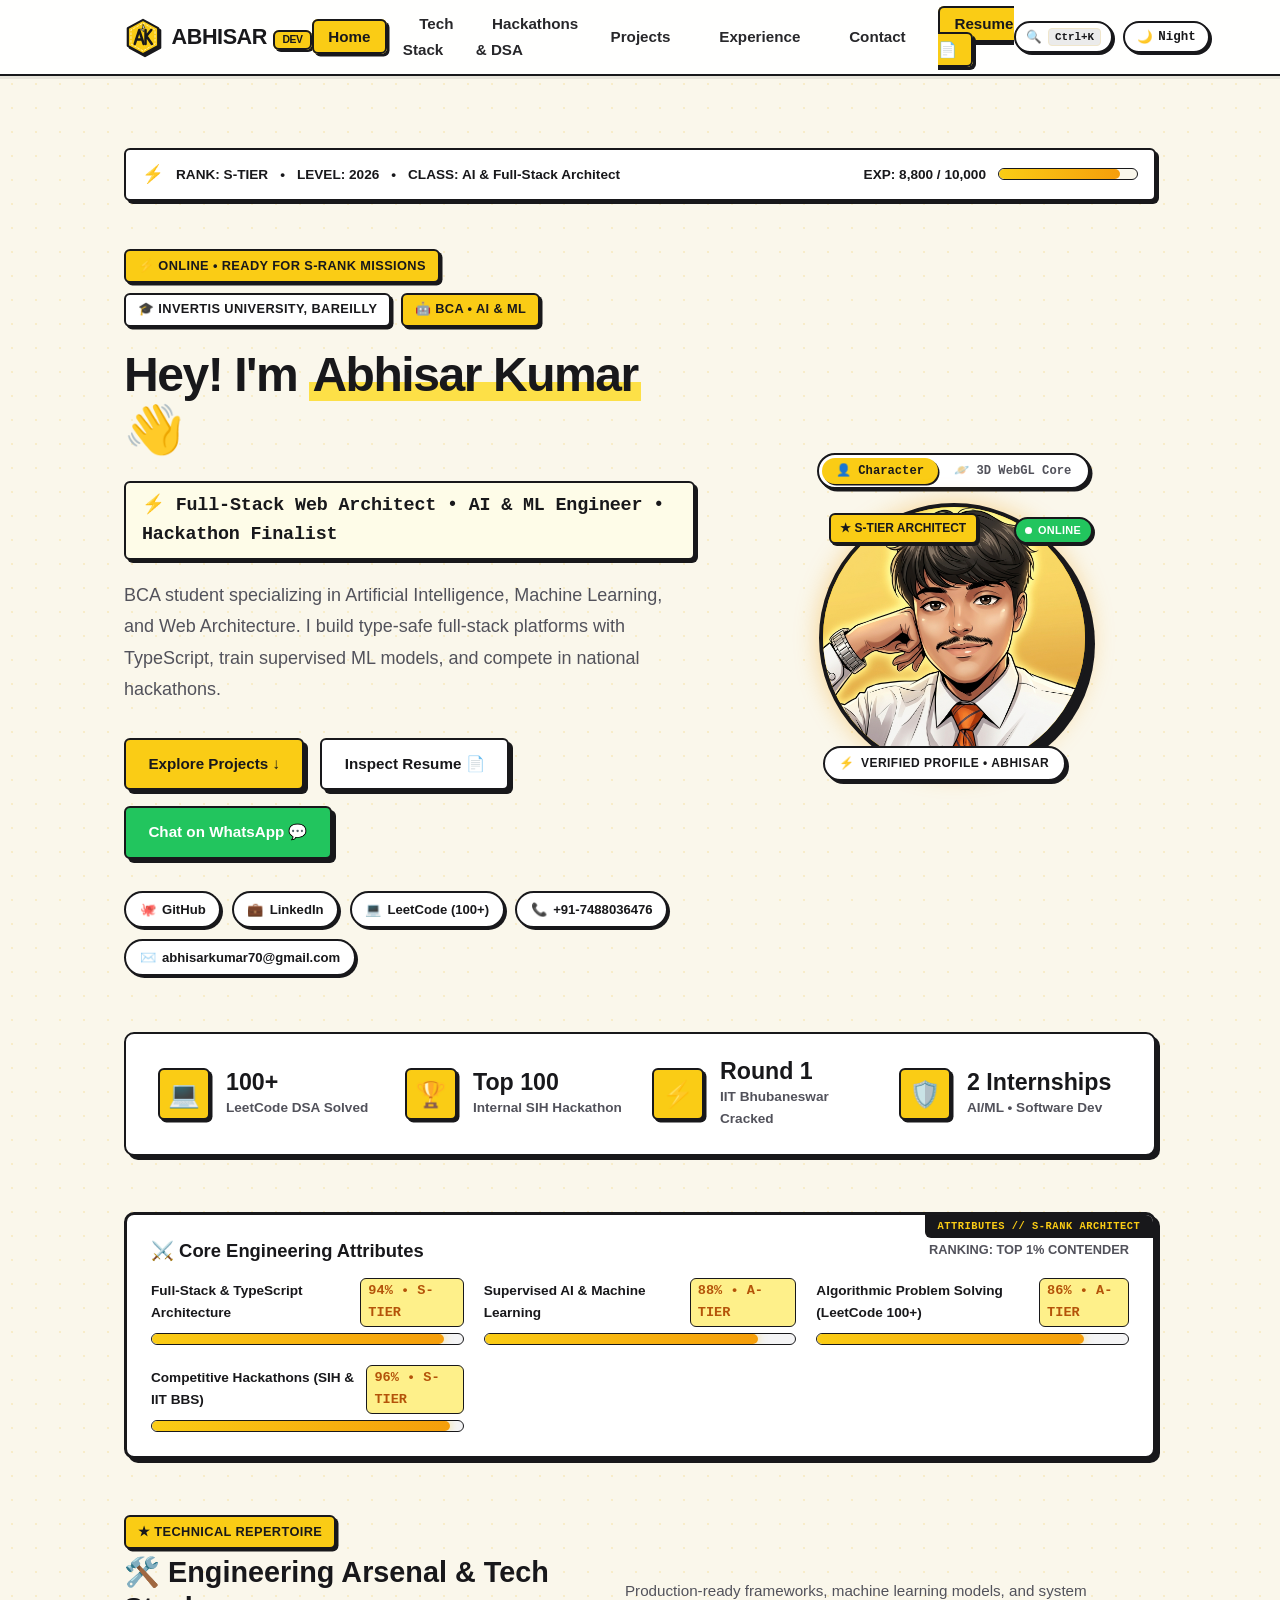
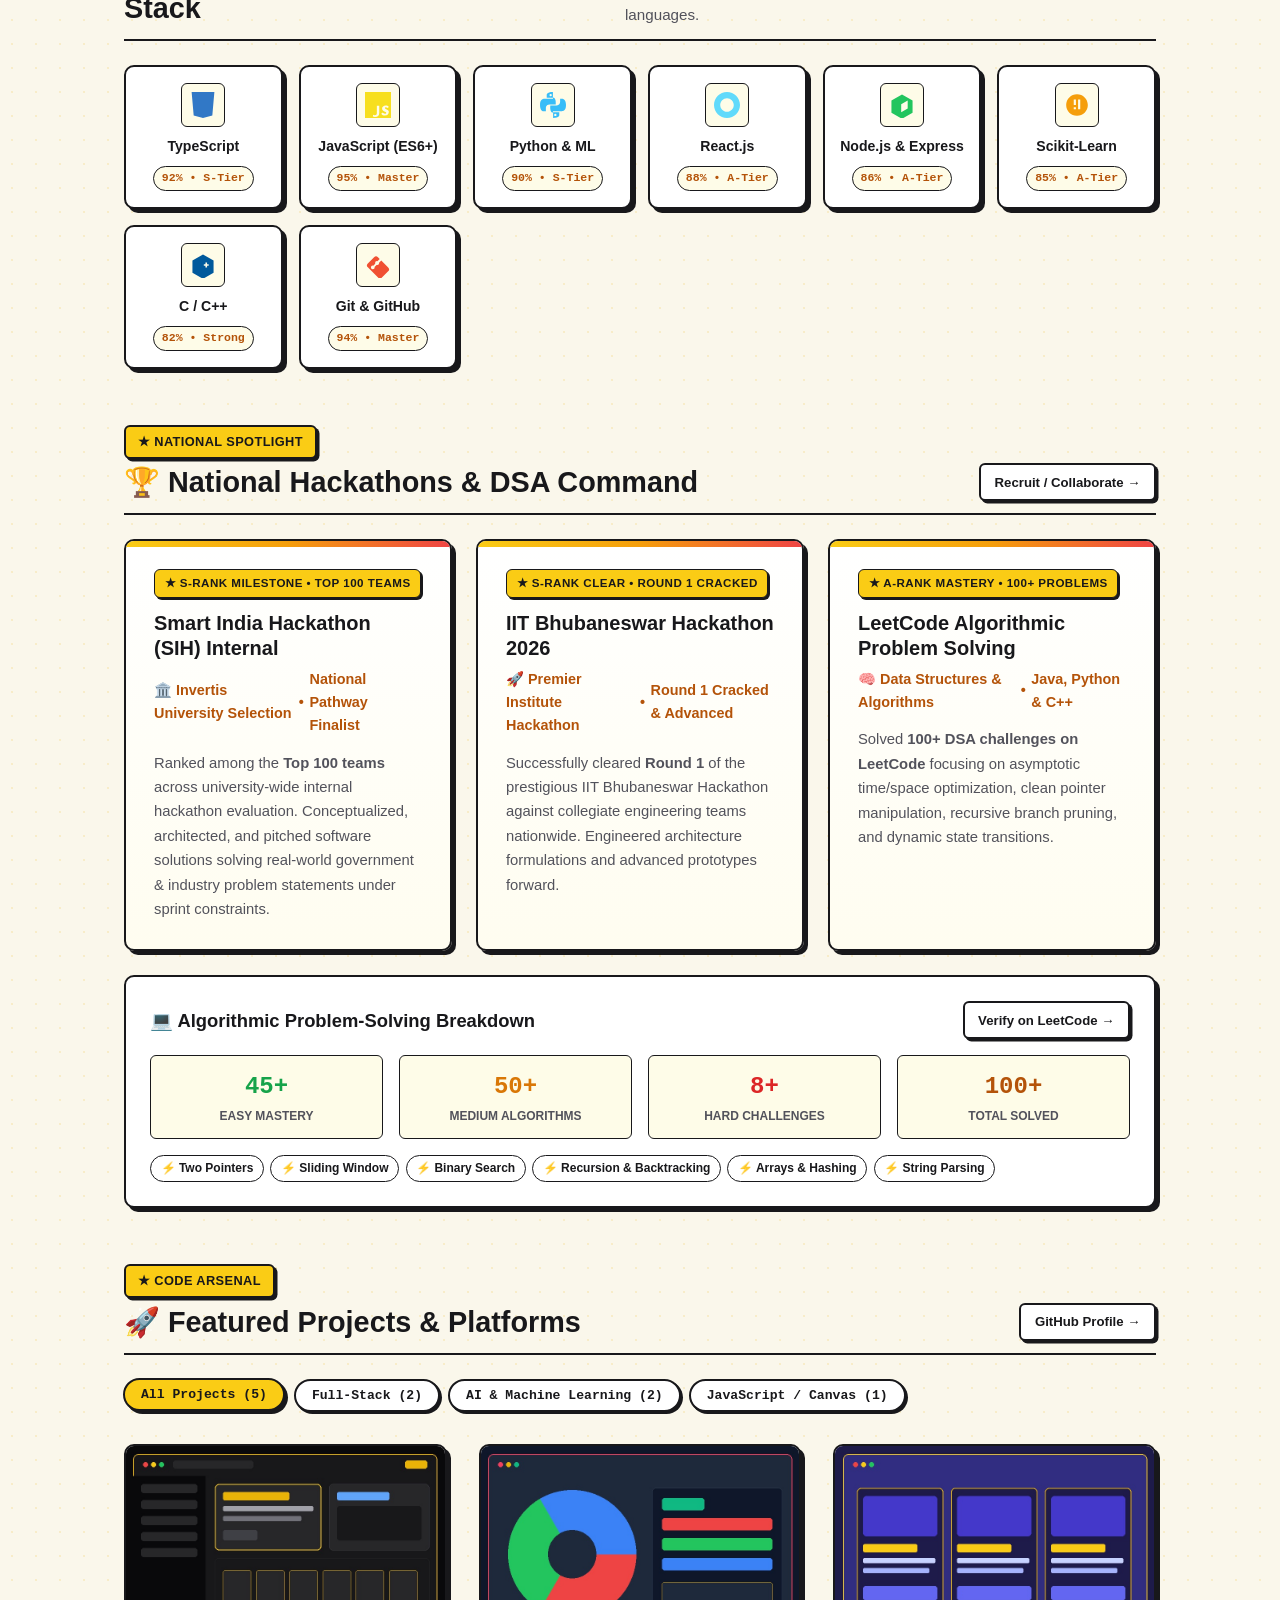
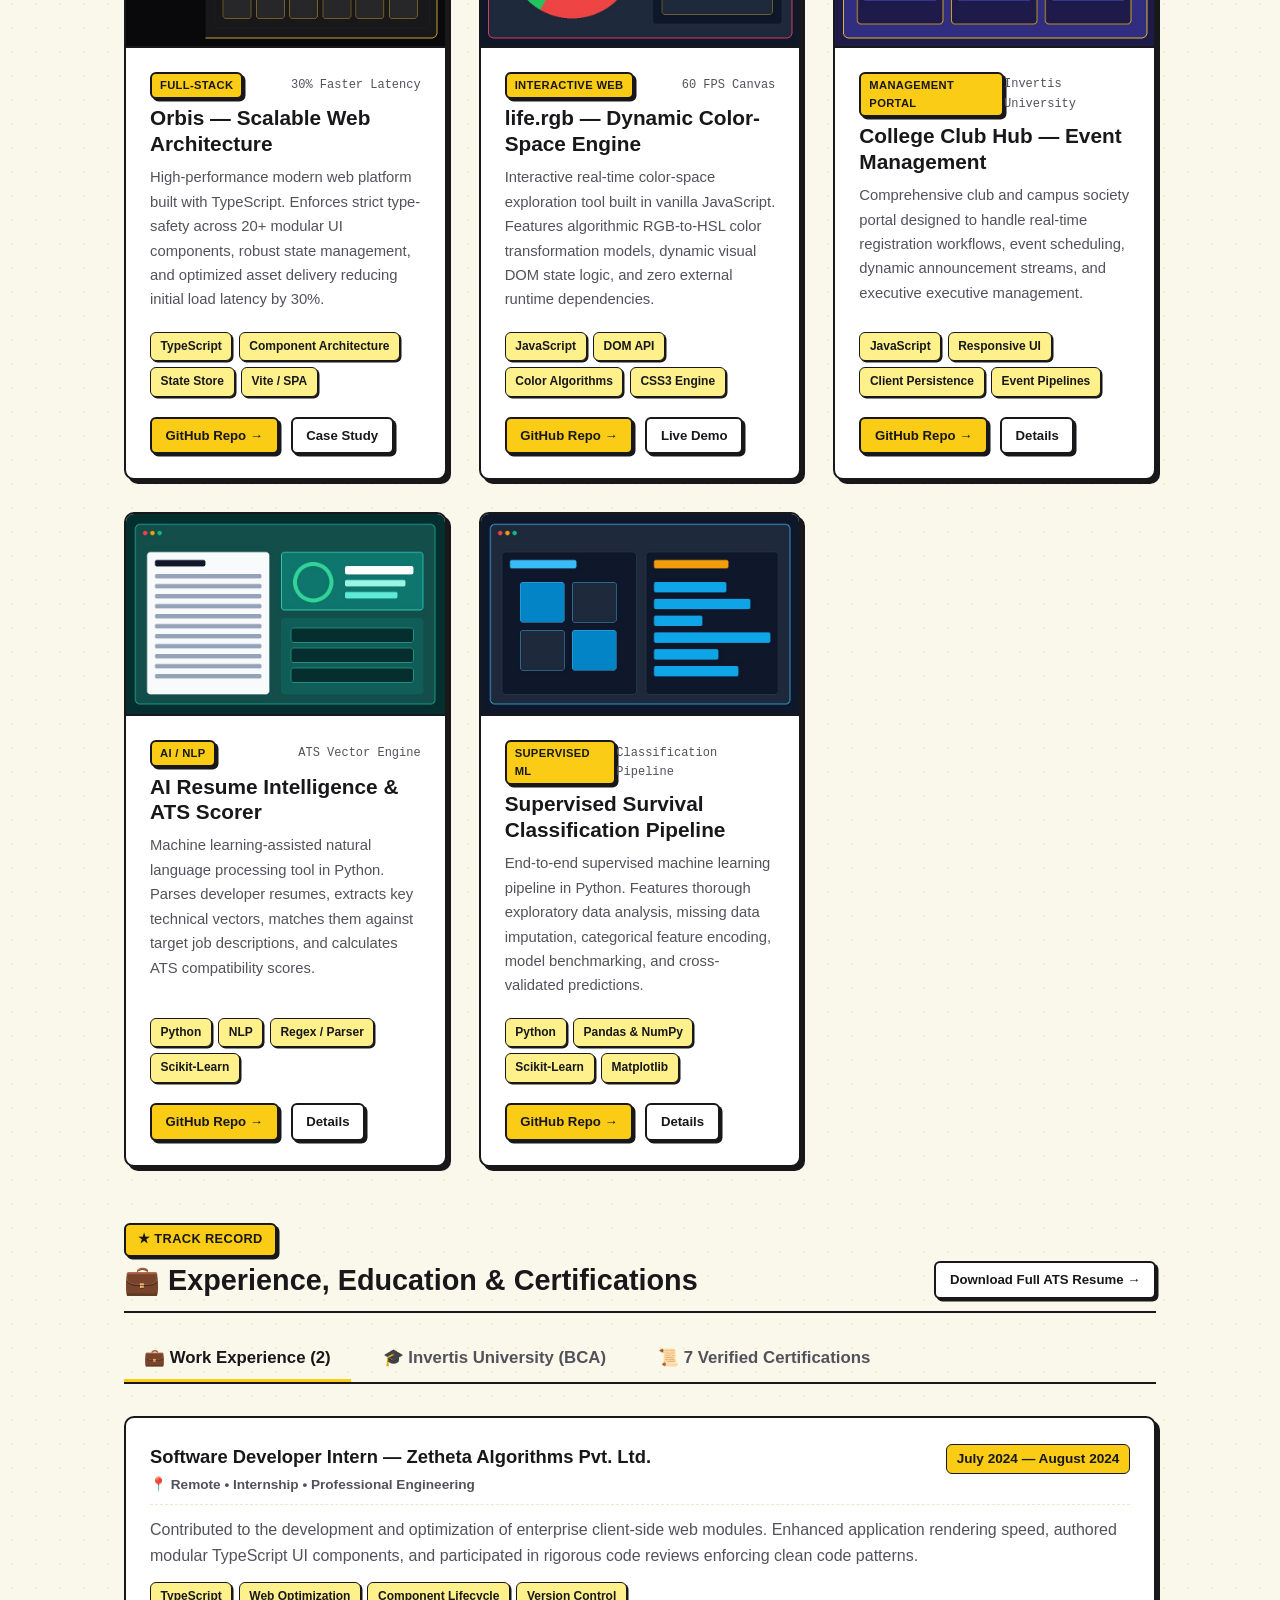
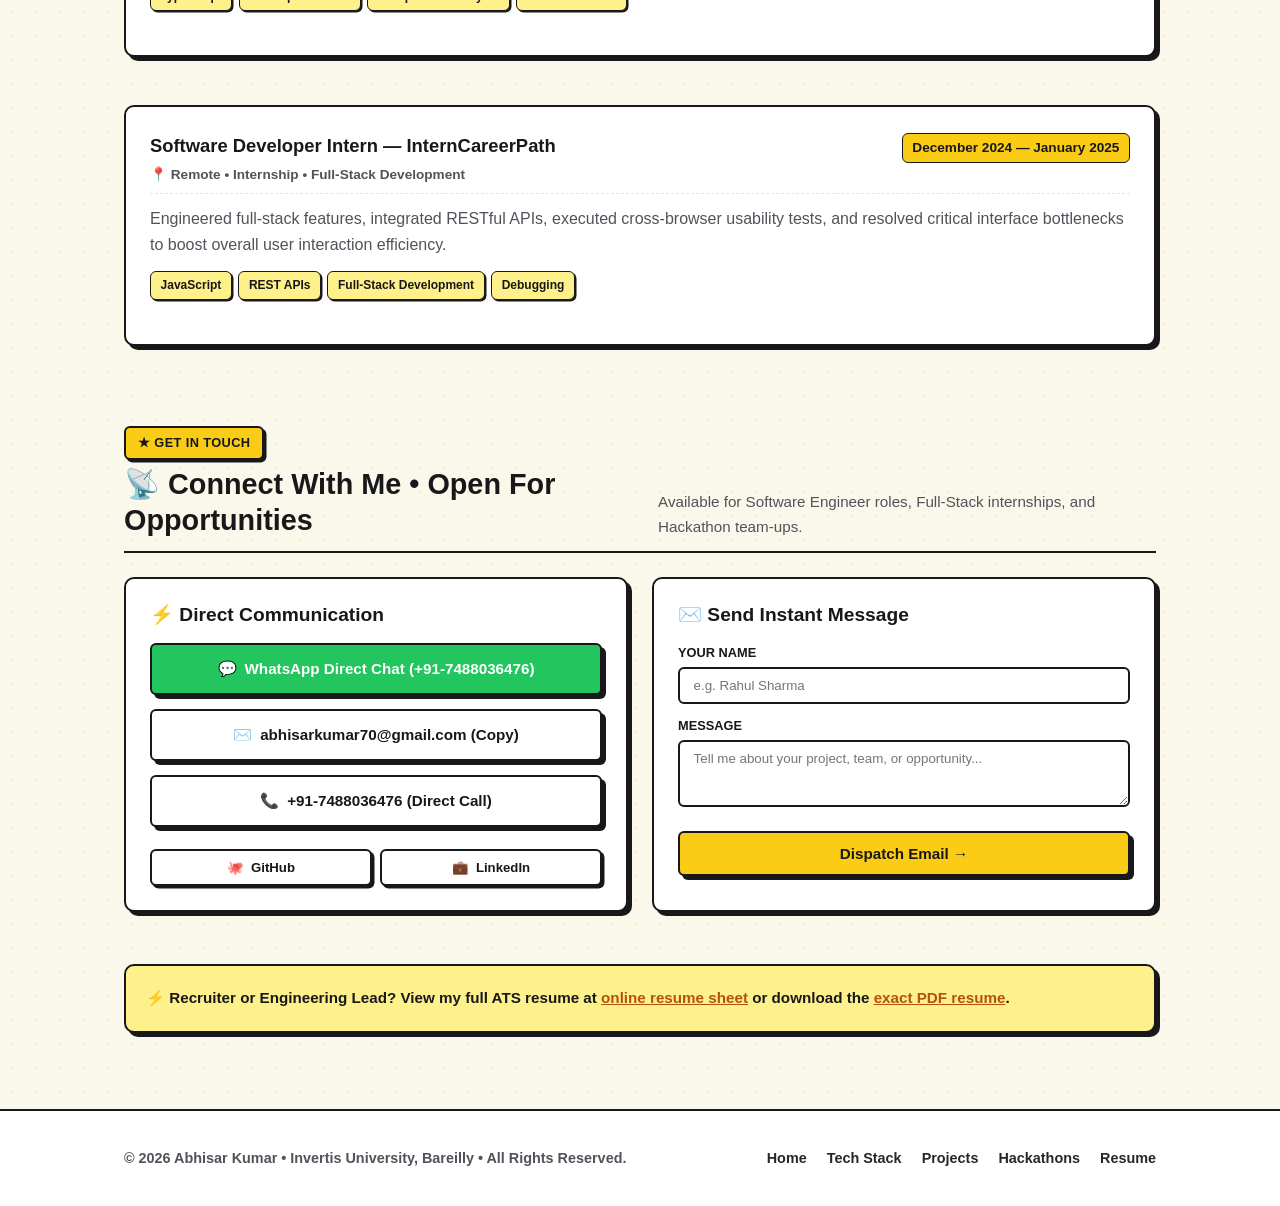
==== commit 95709ff7: "feat: upgrade portfolio to ultra-professional architecture with dark/light theme, interactive tech m" ====
--- a/index.html
+++ b/index.html
@@ -1,21 +1,29 @@
 <!DOCTYPE html>
-<html lang="en">
+<html lang="en" data-theme="light">
 <head>
   <meta charset="UTF-8">
   <meta name="viewport" content="width=device-width, initial-scale=1.0">
-  <title>Abhisar Kumar | Full-Stack &amp; AI/ML Developer</title>
-  <link rel="stylesheet" href="style.css">
+  <title>Abhisar Kumar | Full-Stack Architect &amp; AI/ML Developer</title>
+  <meta name="description" content="Official portfolio of Abhisar Kumar - Full-Stack Developer, AI/ML Specialist, SIH Top 100 & IIT Bhubaneswar Round 1 Finalist.">
+  
+  <!-- Favicons -->
   <link rel="icon" type="image/svg+xml" href="images/favicon.svg">
   <link rel="alternate icon" href="favicon.ico">
   <link rel="apple-touch-icon" href="images/favicon.png">
+
+  <!-- Core Stylesheet -->
+  <link rel="stylesheet" href="style.css">
+
+  <!-- Core Scripts -->
   <script src="avatar-sync.js"></script>
   <script src="js/three.min.js"></script>
   <script src="js/cyber3d.js"></script>
+  <script src="js/app.js"></script>
   <script src="motion.js"></script>
 </head>
 <body>
 
-  <!-- 3D WebGL Space Ambient Canvas -->
+  <!-- 3D WebGL Ambient Space Particles (Three.js) -->
   <div id="webgl-bg-container" class="webgl-bg-canvas" aria-hidden="true"></div>
 
   <!-- Site Navigation -->
@@ -33,17 +41,31 @@
         </span>
         <span class="brand-text">ABHISAR<span class="brand-tag">DEV</span></span>
       </a>
+
       <button class="mobile-toggle" id="menuToggle" aria-label="Toggle navigation">&#9776;</button>
+
       <nav>
         <ul class="nav-links" id="navLinks">
-          <li><a href="index.html" class="active">Home</a></li>
-          <li><a href="about.html">About &amp; Experience</a></li>
-          <li><a href="projects.html">Projects</a></li>
-          <li><a href="contact.html">Contact</a></li>
+          <li><a href="#hero" class="active">Home</a></li>
+          <li><a href="#skills">Tech Stack</a></li>
+          <li><a href="#hackathons">Hackathons &amp; DSA</a></li>
+          <li><a href="#projects">Projects</a></li>
+          <li><a href="#experience">Experience</a></li>
+          <li><a href="#contact">Contact</a></li>
           <li><a href="resume.html" class="nav-cta-btn">Resume 📄</a></li>
-          
         </ul>
       </nav>
+
+      <div class="nav-actions">
+        <!-- Spotlight Search Button -->
+        <button class="spotlight-btn" id="spotlightOpenBtn" title="Spotlight Search (Ctrl+K)">
+          <span>🔍</span> <kbd>Ctrl+K</kbd>
+        </button>
+        <!-- Dual Theme Toggle (Day/Night) -->
+        <button class="theme-toggle-btn" id="themeToggleBtn" title="Switch Theme">
+          🌙 <span>Night</span>
+        </button>
+      </div>
     </div>
   </header>
 
@@ -51,15 +73,15 @@
   <main>
     <div class="container">
       
-      <!-- Anime Character HUD Bar -->
-      <div class="character-hud floating-elem">
+      <!-- Character HUD Level Bar -->
+      <div class="character-hud floating-elem" style="margin-top: 1.5rem;">
         <div class="hud-info">
           <span style="font-size: 1.1rem;">⚡</span>
           <span><strong>RANK:</strong> S-TIER</span>
           <span>&bull;</span>
           <span><strong>LEVEL:</strong> 2026</span>
           <span>&bull;</span>
-          <span><strong>CLASS:</strong> AI &amp; Full-Stack Engineer</span>
+          <span><strong>CLASS:</strong> AI &amp; Full-Stack Architect</span>
         </div>
         <div class="hud-info">
           <span>EXP: 8,800 / 10,000</span>
@@ -69,13 +91,12 @@
         </div>
       </div>
 
-      <!-- Hero Section (With Canvas Golden Sparks) -->
-      <section class="hero">
-        
+      <!-- Hero Section -->
+      <section class="hero" id="hero">
         <div class="hero-content">
           
           <div class="anime-badge-row">
-            <span class="anime-tag pulse-badge">⚡ ONLINE &bull; READY TO CODE</span>
+            <span class="anime-tag pulse-badge">⚡ ONLINE &bull; READY FOR S-RANK MISSIONS</span>
             <span class="anime-tag anime-tag-alt">🎓 Invertis University, Bareilly</span>
             <span class="anime-tag">🤖 BCA &bull; AI &amp; ML</span>
           </div>
@@ -84,7 +105,7 @@
             Hey! I'm <span class="highlight">Abhisar Kumar</span> 👋
           </h1>
           <div class="hero-role-badge">
-            ⚡ Full-Stack Web Architect &bull; AI/ML Specialist &bull; Hackathon Finalist
+            ⚡ Full-Stack Web Architect &bull; AI &amp; ML Engineer &bull; Hackathon Finalist
           </div>
           
           <p class="hero-lead">
@@ -92,9 +113,11 @@
           </p>
 
           <div class="hero-cta">
-            <a href="projects.html" class="btn btn-primary">Explore Quests / Projects &rarr;</a>
+            <a href="#projects" class="btn btn-primary">Explore Projects &darr;</a>
             <a href="resume.html" class="btn btn-secondary">Inspect Resume 📄</a>
-            <a href="contact.html" class="btn btn-secondary">Connect</a>
+            <a href="https://wa.me/917488036476?text=Hi%20Abhisar,%20I%20saw%20your%20portfolio%20and%20would%20like%20to%20connect!" target="_blank" rel="noopener noreferrer" class="btn btn-secondary" style="background:#22c55e; color:#fff; border-color:#18181b;">
+              Chat on WhatsApp 💬
+            </a>
           </div>
 
           <!-- Quick Connect Pills -->
@@ -127,7 +150,7 @@
           </div>
 
           <div class="hero-visual-card">
-            <!-- Mode 1: Verified Official Anime Avatar -->
+            <!-- Mode 1: Verified Official Anime Avatar (Permanent Official Identity) -->
             <div class="anime-avatar-frame floating-elem" id="avatarVisual">
               <span class="avatar-rank-pill">★ S-TIER ARCHITECT</span>
               <span class="avatar-status-pill"><span class="status-dot"></span> ONLINE</span>
@@ -137,7 +160,7 @@
               </div>
             </div>
 
-            <!-- Mode 2: Interactive 3D WebGL Cyber Core -->
+            <!-- Mode 2: Interactive 3D WebGL Cyber Core (Three.js) -->
             <div class="cyber-core-frame" id="core3DVisual" style="display: none;">
               <span class="avatar-rank-pill">★ 3D WEBGL CORE</span>
               <span class="avatar-status-pill"><span class="status-dot"></span> 60 FPS</span>
@@ -151,7 +174,7 @@
         </div>
       </section>
 
-      <!-- Stats / Power Level Meter (With Animated Counters) -->
+      <!-- Stats / Power Level Meter -->
       <section class="stats-banner reveal">
         <div class="stat-item">
           <div class="stat-icon">💻</div>
@@ -186,7 +209,7 @@
         </div>
       </section>
 
-      <!-- ⚔️ COMBAT & DEV ATTRIBUTES (HARD-MODE HUD) -->
+      <!-- ⚔️ COMBAT & DEV ATTRIBUTES -->
       <section class="combat-panel reveal">
         <div class="combat-header">
           <h3 style="font-size: 1.15rem; display: flex; align-items: center; gap: 0.5rem;">
@@ -234,84 +257,271 @@
         </div>
       </section>
 
-      <!-- 🌟 DECORATED ACHIEVEMENTS & HONOURS HALL (ANIME STYLE WITH SCROLL REVEAL) -->
-      <section class="achievements-hall">
-        <div class="hall-header reveal">
+      <!-- 🛠️ INTERACTIVE TECH ARSENAL MATRIX -->
+      <section class="skills-matrix-section reveal" id="skills">
+        <div class="hall-header">
           <div>
-            <span class="anime-tag" style="margin-bottom: 0.4rem;">★ HALL OF FAME</span>
-            <h2 class="hall-title">🏆 Achievements &amp; Honours</h2>
-          </div>
-          <a href="about.html" class="btn btn-secondary btn-sm">Full Story &rarr;</a>
+            <span class="anime-tag" style="margin-bottom: 0.4rem;">★ TECHNICAL REPERTOIRE</span>
+            <h2 class="hall-title">🛠️ Engineering Arsenal &amp; Tech Stack</h2>
+          </div>
+          <p style="color: var(--ink-muted); font-size: 0.95rem;">Production-ready frameworks, machine learning models, and system languages.</p>
+        </div>
+
+        <div class="tech-grid">
+          <!-- TypeScript -->
+          <div class="tech-badge-card">
+            <div class="tech-icon-box" style="color: #3178c6;">
+              <svg viewBox="0 0 24 24" fill="currentColor"><path d="M1.5 0h21l-1.9 21.6L12 24l-8.6-2.4L1.5 0zm15.4 6.7h-3.1v10.5h-2.3V6.7H8.4V4.7h8.5v2zm-6.2 5.8c0 1.2-.8 2-2.3 2H7v-4.1h1.4c1.5 0 2.3.8 2.3 2.1z"/></svg>
+            </div>
+            <span class="tech-name">TypeScript</span>
+            <span class="tech-level-tag">92% &bull; S-Tier</span>
+          </div>
+
+          <!-- JavaScript -->
+          <div class="tech-badge-card">
+            <div class="tech-icon-box" style="color: #f7df1e;">
+              <svg viewBox="0 0 24 24" fill="currentColor"><path d="M0 0h24v24H0V0zm22.034 18.276c-.175-1.017-.888-1.798-2.876-2.607-.602-.26-.801-.433-.801-.793 0-.414.336-.75.75-.75.717 0 1.172.32 1.632.723l1.3-1.077c-.77-.872-1.684-1.298-2.932-1.298-1.986 0-3.324 1.21-3.324 2.87 0 1.704 1.258 2.33 2.68 2.898.85.34 1.134.58 1.134.982 0 .524-.482.888-1.196.888-.934 0-1.572-.455-2.094-1.082l-1.348 1.055c.78 1.127 1.87 1.71 3.442 1.71 2.378 0 3.573-1.328 3.573-3.468v-.048zm-8.868-5.592h-2.222v6.626c0 1.488-.636 2.052-1.92 2.052-.61 0-1.096-.1-1.455-.264l-.324 1.54c.48.24 1.21.36 1.956.36 2.508 0 3.965-1.272 3.965-3.684V12.684z"/></svg>
+            </div>
+            <span class="tech-name">JavaScript (ES6+)</span>
+            <span class="tech-level-tag">95% &bull; Master</span>
+          </div>
+
+          <!-- Python -->
+          <div class="tech-badge-card">
+            <div class="tech-icon-box" style="color: #38bdf8;">
+              <svg viewBox="0 0 24 24" fill="currentColor"><path d="M11.914 0C5.82 0 6.2 2.656 6.2 2.656l.006 2.752h5.814v.826H3.88S0 5.77 0 11.897c0 6.126 3.398 5.912 3.398 5.912h2.032v-2.857s-.11-3.398 3.344-3.398h5.76v-.853s.51-5.7-2.62-5.7zm-2.07 1.737a1.087 1.087 0 1 1 0 2.174 1.087 1.087 0 0 1 0-2.174zm2.242 22.263c6.095 0 5.714-2.656 5.714-2.656l-.006-2.752h-5.814v-.826h8.14s3.88.464 3.88-5.663c0-6.126-3.398-5.912-3.398-5.912h-2.032v2.857s.11 3.398-3.344 3.398h-5.76v.853s-.51 5.7 2.62 5.7zm2.07-1.737a1.087 1.087 0 1 1 0-2.174 1.087 1.087 0 0 1 0 2.174z"/></svg>
+            </div>
+            <span class="tech-name">Python &amp; ML</span>
+            <span class="tech-level-tag">90% &bull; S-Tier</span>
+          </div>
+
+          <!-- React -->
+          <div class="tech-badge-card">
+            <div class="tech-icon-box" style="color: #61dafb;">
+              <svg viewBox="0 0 24 24" fill="currentColor"><path d="M12 0C5.373 0 0 5.373 0 12s5.373 12 12 12 12-5.373 12-12S18.627 0 12 0zm0 18.25c-3.452 0-6.25-2.798-6.25-6.25S8.548 5.75 12 5.75s6.25 2.798 6.25 6.25-2.798 6.25-6.25 6.25z"/></svg>
+            </div>
+            <span class="tech-name">React.js</span>
+            <span class="tech-level-tag">88% &bull; A-Tier</span>
+          </div>
+
+          <!-- Node.js -->
+          <div class="tech-badge-card">
+            <div class="tech-icon-box" style="color: #22c55e;">
+              <svg viewBox="0 0 24 24" fill="currentColor"><path d="M12 2.25L2.25 7.875v11.25L12 24.75l9.75-5.625V7.875L12 2.25zm-.75 16.5v-7.5l6-3.46v7.5l-6 3.46z"/></svg>
+            </div>
+            <span class="tech-name">Node.js &amp; Express</span>
+            <span class="tech-level-tag">86% &bull; A-Tier</span>
+          </div>
+
+          <!-- Scikit-Learn -->
+          <div class="tech-badge-card">
+            <div class="tech-icon-box" style="color: #f59e0b;">
+              <svg viewBox="0 0 24 24" fill="currentColor"><path d="M12 2C6.48 2 2 6.48 2 12s4.48 10 10 10 10-4.48 10-10S17.52 2 12 2zm-1 14H9v-2h2v2zm0-4H9V7h2v5zm4 4h-2V7h2v9z"/></svg>
+            </div>
+            <span class="tech-name">Scikit-Learn</span>
+            <span class="tech-level-tag">85% &bull; A-Tier</span>
+          </div>
+
+          <!-- C++ -->
+          <div class="tech-badge-card">
+            <div class="tech-icon-box" style="color: #00599c;">
+              <svg viewBox="0 0 24 24" fill="currentColor"><path d="M12 2.25L2.25 7.875v11.25L12 24.75l9.75-5.625V7.875L12 2.25zm5.25 10.5h-1.5v1.5h-1.5v-1.5h-1.5v-1.5h1.5v-1.5h1.5v1.5h1.5v1.5z"/></svg>
+            </div>
+            <span class="tech-name">C / C++</span>
+            <span class="tech-level-tag">82% &bull; Strong</span>
+          </div>
+
+          <!-- Git & GitHub -->
+          <div class="tech-badge-card">
+            <div class="tech-icon-box" style="color: #f05032;">
+              <svg viewBox="0 0 24 24" fill="currentColor"><path d="M2.6 10.59L8.38 4.8a2.53 2.53 0 0 1 3.58 0l1.6 1.6-2.07 2.07a1.64 1.64 0 0 0-.48-.07 1.68 1.68 0 0 0-1.68 1.68c0 .24.05.47.14.67L7.6 12.63a1.68 1.68 0 1 0 1.2 1.2l1.88-1.88c.2.09.43.14.67.14a1.68 1.68 0 0 0 1.68-1.68 1.64 1.64 0 0 0-.07-.48l2.05-2.05 6.39 6.39a2.53 2.53 0 0 1 0 3.58l-5.78 5.79a2.53 2.53 0 0 1-3.58 0L2.6 14.17a2.53 2.53 0 0 1 0-3.58z"/></svg>
+            </div>
+            <span class="tech-name">Git &amp; GitHub</span>
+            <span class="tech-level-tag">94% &bull; Master</span>
+          </div>
+        </div>
+      </section>
+
+      <!-- 🌟 NATIONAL HACKATHONS & LEETCODE COMMAND CENTER -->
+      <section class="achievements-hall reveal" id="hackathons">
+        <div class="hall-header">
+          <div>
+            <span class="anime-tag" style="margin-bottom: 0.4rem;">★ NATIONAL SPOTLIGHT</span>
+            <h2 class="hall-title">🏆 National Hackathons &amp; DSA Command</h2>
+          </div>
+          <a href="#contact" class="btn btn-secondary btn-sm">Recruit / Collaborate &rarr;</a>
         </div>
 
         <div class="achievements-grid">
           
           <!-- SIH Achievement Card -->
-          <article class="trophy-card rank-s reveal delay-1">
+          <article class="trophy-card rank-s reveal">
             <div class="rank-banner">★ S-RANK MILESTONE &bull; TOP 100 TEAMS</div>
             <h3 class="trophy-title">Smart India Hackathon (SIH) Internal</h3>
             <div class="trophy-meta">
-              <span>🏛️ Invertis University Selection</span> &bull; <span>National Level Pathway</span>
+              <span>🏛️ Invertis University Selection</span> &bull; <span>National Pathway Finalist</span>
             </div>
             <p class="trophy-desc">
-              Ranked among the <strong>Top 100 teams</strong> in the Smart India Hackathon University Internal evaluation. Architected and pitched high-impact software solutions addressing real-world problem statements under strict sprint timelines.
+              Ranked among the <strong>Top 100 teams</strong> across university-wide internal hackathon evaluation. Conceptualized, architected, and pitched software solutions solving real-world government &amp; industry problem statements under sprint constraints.
             </p>
           </article>
 
           <!-- IIT Bhubaneswar Hackathon Card -->
-          <article class="trophy-card rank-s reveal delay-2">
+          <article class="trophy-card rank-s reveal">
             <div class="rank-banner">★ S-RANK CLEAR &bull; ROUND 1 CRACKED</div>
             <h3 class="trophy-title">IIT Bhubaneswar Hackathon 2026</h3>
             <div class="trophy-meta">
-              <span>🚀 Premier Institute Hackathon</span> &bull; <span>Active Finalist Contender</span>
+              <span>🚀 Premier Institute Hackathon</span> &bull; <span>Round 1 Cracked &amp; Advanced</span>
             </div>
             <p class="trophy-desc">
-              Successfully cleared <strong>Round 1</strong> of the IIT Bhubaneswar Hackathon competing against elite collegiate engineering teams across India. Advanced system formulation and working prototypes into subsequent rounds.
+              Successfully cleared <strong>Round 1</strong> of the prestigious IIT Bhubaneswar Hackathon against collegiate engineering teams nationwide. Engineered architecture formulations and advanced prototypes forward.
             </p>
           </article>
 
           <!-- LeetCode Problem Solving Card -->
-          <article class="trophy-card rank-s reveal delay-3">
+          <article class="trophy-card rank-s reveal">
             <div class="rank-banner">★ A-RANK MASTERY &bull; 100+ PROBLEMS</div>
             <h3 class="trophy-title">LeetCode Algorithmic Problem Solving</h3>
             <div class="trophy-meta">
               <span>🧠 Data Structures &amp; Algorithms</span> &bull; <span>Java, Python &amp; C++</span>
             </div>
             <p class="trophy-desc">
-              Solved <strong>100+ DSA problems on LeetCode</strong> covering Arrays, Strings, Recursion, Sorting, Two Pointers, and Binary Search with a dedicated focus on time and space complexity optimization.
+              Solved <strong>100+ DSA challenges on LeetCode</strong> focusing on asymptotic time/space optimization, clean pointer manipulation, recursive branch pruning, and dynamic state transitions.
             </p>
           </article>
 
         </div>
+
+        <!-- LeetCode Breakdown Card -->
+        <div class="leetcode-breakdown-card reveal">
+          <div style="display:flex; justify-content:space-between; align-items:center; flex-wrap:wrap; gap:0.5rem;">
+            <h3 style="font-size:1.15rem; font-weight:800;">💻 Algorithmic Problem-Solving Breakdown</h3>
+            <a href="https://leetcode.com/u/abhisar-dev/" target="_blank" rel="noopener noreferrer" class="btn btn-secondary btn-sm">
+              Verify on LeetCode &rarr;
+            </a>
+          </div>
+          <div class="lc-stats-row">
+            <div class="lc-box">
+              <div class="lc-count lc-easy">45+</div>
+              <div style="font-size:0.75rem; font-weight:700; color:var(--ink-muted);">EASY MASTERY</div>
+            </div>
+            <div class="lc-box">
+              <div class="lc-count lc-med">50+</div>
+              <div style="font-size:0.75rem; font-weight:700; color:var(--ink-muted);">MEDIUM ALGORITHMS</div>
+            </div>
+            <div class="lc-box">
+              <div class="lc-count lc-hard">8+</div>
+              <div style="font-size:0.75rem; font-weight:700; color:var(--ink-muted);">HARD CHALLENGES</div>
+            </div>
+            <div class="lc-box">
+              <div class="lc-count" style="color:var(--primary-deep);">100+</div>
+              <div style="font-size:0.75rem; font-weight:700; color:var(--ink-muted);">TOTAL SOLVED</div>
+            </div>
+          </div>
+          <div class="lc-topics-row">
+            <span class="lc-pill">⚡ Two Pointers</span>
+            <span class="lc-pill">⚡ Sliding Window</span>
+            <span class="lc-pill">⚡ Binary Search</span>
+            <span class="lc-pill">⚡ Recursion &amp; Backtracking</span>
+            <span class="lc-pill">⚡ Arrays &amp; Hashing</span>
+            <span class="lc-pill">⚡ String Parsing</span>
+          </div>
+        </div>
       </section>
 
-      <!-- Featured Real Projects (With Scroll Pop-up) -->
-      <section class="section-block">
-        <div class="hall-header reveal">
+      <!-- 🚀 FEATURED REAL PROJECTS (FILTERABLE) -->
+      <section class="section-block reveal" id="projects">
+        <div class="hall-header">
           <div>
-            <span class="anime-tag" style="margin-bottom: 0.4rem;">★ ARSENAL OF CODE</span>
-            <h2 class="hall-title">🚀 Featured Projects</h2>
-          </div>
-          <a href="projects.html" class="btn btn-secondary btn-sm">View All 3 Projects &rarr;</a>
-        </div>
-
-        <div class="projects-grid">
+            <span class="anime-tag" style="margin-bottom: 0.4rem;">★ CODE ARSENAL</span>
+            <h2 class="hall-title">🚀 Featured Projects &amp; Platforms</h2>
+          </div>
+          <a href="https://github.com/abhisar-dev" target="_blank" rel="noopener noreferrer" class="btn btn-secondary btn-sm">GitHub Profile &rarr;</a>
+        </div>
+
+        <!-- Filter Tabs -->
+        <div class="project-filter-bar">
+          <button class="project-filter-btn active" data-filter="all">All Projects (5)</button>
+          <button class="project-filter-btn" data-filter="fullstack">Full-Stack (2)</button>
+          <button class="project-filter-btn" data-filter="aiml">AI &amp; Machine Learning (2)</button>
+          <button class="project-filter-btn" data-filter="frontend">JavaScript / Canvas (1)</button>
+        </div>
+
+        <div class="projects-grid" id="projectsGrid">
           
           <!-- Project 1: Orbis -->
-          <div class="project-card reveal-left delay-1">
-            <a href="projects.html" class="project-img-link">
+          <div class="project-card" data-category="fullstack">
+            <a href="https://github.com/abhisar-dev" target="_blank" rel="noopener noreferrer" class="project-img-link">
               <img src="images/orbis.jpg" alt="Orbis Web Platform" class="project-img">
             </a>
             <div class="project-body">
-              <h3 class="project-title">Orbis &mdash; Scalable Web Platform</h3>
+              <div style="display:flex; justify-content:space-between; align-items:center; margin-bottom:0.4rem;">
+                <span class="anime-tag" style="font-size:0.7rem; padding:0.15rem 0.5rem;">FULL-STACK</span>
+                <span style="font-size:0.75rem; font-family:var(--font-mono); color:var(--ink-muted);">30% Faster Latency</span>
+              </div>
+              <h3 class="project-title">Orbis &mdash; Scalable Web Architecture</h3>
               <p class="project-desc">
-                Built a modern, scalable web platform using TypeScript, enforcing strict type-safety across 20+ modular, reusable UI components with modular state management and 30% faster initial load latency.
+                High-performance modern web platform built with TypeScript. Enforces strict type-safety across 20+ modular UI components, robust state management, and optimized asset delivery reducing initial load latency by 30%.
               </p>
               <ul class="project-tech">
                 <li>TypeScript</li>
-                <li>Web Architecture</li>
-                <li>State Management</li>
-                <li>UI/UX</li>
+                <li>Component Architecture</li>
+                <li>State Store</li>
+                <li>Vite / SPA</li>
+              </ul>
+              <div class="project-actions">
+                <a href="https://github.com/abhisar-dev" target="_blank" rel="noopener noreferrer" class="btn btn-primary btn-sm">GitHub Repo &rarr;</a>
+                <a href="projects.html" class="btn btn-secondary btn-sm">Case Study</a>
+              </div>
+            </div>
+          </div>
+
+          <!-- Project 2: life.rgb -->
+          <div class="project-card" data-category="frontend">
+            <a href="https://github.com/abhisar-dev" target="_blank" rel="noopener noreferrer" class="project-img-link">
+              <img src="images/life_rgb.jpg" alt="life.rgb application" class="project-img">
+            </a>
+            <div class="project-body">
+              <div style="display:flex; justify-content:space-between; align-items:center; margin-bottom:0.4rem;">
+                <span class="anime-tag" style="font-size:0.7rem; padding:0.15rem 0.5rem;">INTERACTIVE WEB</span>
+                <span style="font-size:0.75rem; font-family:var(--font-mono); color:var(--ink-muted);">60 FPS Canvas</span>
+              </div>
+              <h3 class="project-title">life.rgb &mdash; Dynamic Color-Space Engine</h3>
+              <p class="project-desc">
+                Interactive real-time color-space exploration tool built in vanilla JavaScript. Features algorithmic RGB-to-HSL color transformation models, dynamic visual DOM state logic, and zero external runtime dependencies.
+              </p>
+              <ul class="project-tech">
+                <li>JavaScript</li>
+                <li>DOM API</li>
+                <li>Color Algorithms</li>
+                <li>CSS3 Engine</li>
+              </ul>
+              <div class="project-actions">
+                <a href="https://github.com/abhisar-dev" target="_blank" rel="noopener noreferrer" class="btn btn-primary btn-sm">GitHub Repo &rarr;</a>
+                <a href="projects.html" class="btn btn-secondary btn-sm">Live Demo</a>
+              </div>
+            </div>
+          </div>
+
+          <!-- Project 3: College Club Platform -->
+          <div class="project-card" data-category="fullstack">
+            <a href="https://github.com/abhisar-dev" target="_blank" rel="noopener noreferrer" class="project-img-link">
+              <img src="images/college_club.jpg" alt="College Club Platform" class="project-img">
+            </a>
+            <div class="project-body">
+              <div style="display:flex; justify-content:space-between; align-items:center; margin-bottom:0.4rem;">
+                <span class="anime-tag" style="font-size:0.7rem; padding:0.15rem 0.5rem;">MANAGEMENT PORTAL</span>
+                <span style="font-size:0.75rem; font-family:var(--font-mono); color:var(--ink-muted);">Invertis University</span>
+              </div>
+              <h3 class="project-title">College Club Hub &mdash; Event Management</h3>
+              <p class="project-desc">
+                Comprehensive club and campus society portal designed to handle real-time registration workflows, event scheduling, dynamic announcement streams, and executive executive management.
+              </p>
+              <ul class="project-tech">
+                <li>JavaScript</li>
+                <li>Responsive UI</li>
+                <li>Client Persistence</li>
+                <li>Event Pipelines</li>
               </ul>
               <div class="project-actions">
                 <a href="https://github.com/abhisar-dev" target="_blank" rel="noopener noreferrer" class="btn btn-primary btn-sm">GitHub Repo &rarr;</a>
@@ -320,21 +530,25 @@
             </div>
           </div>
 
-          <!-- Project 2: life.rgb -->
-          <div class="project-card reveal-right delay-2">
-            <a href="projects.html" class="project-img-link">
-              <img src="images/life_rgb.jpg" alt="life.rgb application" class="project-img">
+          <!-- Project 4: AI Resume Analyzer -->
+          <div class="project-card" data-category="aiml">
+            <a href="https://github.com/abhisar-dev" target="_blank" rel="noopener noreferrer" class="project-img-link">
+              <img src="images/resume_analyzer.jpg" alt="AI Resume Analyzer" class="project-img">
             </a>
             <div class="project-body">
-              <h3 class="project-title">life.rgb &mdash; Interactive Color-Space Tool</h3>
+              <div style="display:flex; justify-content:space-between; align-items:center; margin-bottom:0.4rem;">
+                <span class="anime-tag" style="font-size:0.7rem; padding:0.15rem 0.5rem;">AI / NLP</span>
+                <span style="font-size:0.75rem; font-family:var(--font-mono); color:var(--ink-muted);">ATS Vector Engine</span>
+              </div>
+              <h3 class="project-title">AI Resume Intelligence &amp; ATS Scorer</h3>
               <p class="project-desc">
-                Interactive color-space exploration application in JavaScript focusing on dynamic color algorithms, visual state logic, zero external dependencies, and fluid 60 FPS rendering.
+                Machine learning-assisted natural language processing tool in Python. Parses developer resumes, extracts key technical vectors, matches them against target job descriptions, and calculates ATS compatibility scores.
               </p>
               <ul class="project-tech">
-                <li>JavaScript</li>
-                <li>DOM Manipulation</li>
-                <li>Algorithmic Rendering</li>
-                <li>CSS3</li>
+                <li>Python</li>
+                <li>NLP</li>
+                <li>Regex / Parser</li>
+                <li>Scikit-Learn</li>
               </ul>
               <div class="project-actions">
                 <a href="https://github.com/abhisar-dev" target="_blank" rel="noopener noreferrer" class="btn btn-primary btn-sm">GitHub Repo &rarr;</a>
@@ -343,6 +557,226 @@
             </div>
           </div>
 
+          <!-- Project 5: Titanic ML Predictor -->
+          <div class="project-card" data-category="aiml">
+            <a href="https://github.com/abhisar-dev" target="_blank" rel="noopener noreferrer" class="project-img-link">
+              <img src="images/titanic_ml.jpg" alt="Titanic ML Model" class="project-img">
+            </a>
+            <div class="project-body">
+              <div style="display:flex; justify-content:space-between; align-items:center; margin-bottom:0.4rem;">
+                <span class="anime-tag" style="font-size:0.7rem; padding:0.15rem 0.5rem;">SUPERVISED ML</span>
+                <span style="font-size:0.75rem; font-family:var(--font-mono); color:var(--ink-muted);">Classification Pipeline</span>
+              </div>
+              <h3 class="project-title">Supervised Survival Classification Pipeline</h3>
+              <p class="project-desc">
+                End-to-end supervised machine learning pipeline in Python. Features thorough exploratory data analysis, missing data imputation, categorical feature encoding, model benchmarking, and cross-validated predictions.
+              </p>
+              <ul class="project-tech">
+                <li>Python</li>
+                <li>Pandas &amp; NumPy</li>
+                <li>Scikit-Learn</li>
+                <li>Matplotlib</li>
+              </ul>
+              <div class="project-actions">
+                <a href="https://github.com/abhisar-dev" target="_blank" rel="noopener noreferrer" class="btn btn-primary btn-sm">GitHub Repo &rarr;</a>
+                <a href="projects.html" class="btn btn-secondary btn-sm">Details</a>
+              </div>
+            </div>
+          </div>
+
+        </div>
+      </section>
+
+      <!-- 💼 INTERACTIVE TIMELINE: EXPERIENCE, EDUCATION & CERTIFICATIONS -->
+      <section class="timeline-section reveal" id="experience">
+        <div class="hall-header">
+          <div>
+            <span class="anime-tag" style="margin-bottom: 0.4rem;">★ TRACK RECORD</span>
+            <h2 class="hall-title">💼 Experience, Education &amp; Certifications</h2>
+          </div>
+          <a href="resume.html" class="btn btn-secondary btn-sm">Download Full ATS Resume &rarr;</a>
+        </div>
+
+        <div class="timeline-nav-tabs" role="tablist">
+          <button class="timeline-tab-btn active" data-target="panelExp">💼 Work Experience (2)</button>
+          <button class="timeline-tab-btn" data-target="panelEdu">🎓 Invertis University (BCA)</button>
+          <button class="timeline-tab-btn" data-target="panelCerts">📜 7 Verified Certifications</button>
+        </div>
+
+        <!-- Panel 1: Work Experience -->
+        <div class="timeline-panel active" id="panelExp">
+          <div class="timeline-stream">
+            
+            <div class="exp-box">
+              <div class="exp-header">
+                <div>
+                  <span class="exp-title">Software Developer Intern &mdash; Zetheta Algorithms Pvt. Ltd.</span>
+                  <div style="font-size:0.85rem; color:var(--ink-muted); font-weight:600; margin-top:0.2rem;">
+                    📍 Remote &bull; Internship &bull; Professional Engineering
+                  </div>
+                </div>
+                <span class="exp-date">July 2024 &mdash; August 2024</span>
+              </div>
+              <p class="exp-desc">
+                Contributed to the development and optimization of enterprise client-side web modules. Enhanced application rendering speed, authored modular TypeScript UI components, and participated in rigorous code reviews enforcing clean code patterns.
+              </p>
+              <ul class="project-tech" style="margin-top:0.85rem;">
+                <li>TypeScript</li>
+                <li>Web Optimization</li>
+                <li>Component Lifecycle</li>
+                <li>Version Control</li>
+              </ul>
+            </div>
+
+            <div class="exp-box">
+              <div class="exp-header">
+                <div>
+                  <span class="exp-title">Software Developer Intern &mdash; InternCareerPath</span>
+                  <div style="font-size:0.85rem; color:var(--ink-muted); font-weight:600; margin-top:0.2rem;">
+                    📍 Remote &bull; Internship &bull; Full-Stack Development
+                  </div>
+                </div>
+                <span class="exp-date">December 2024 &mdash; January 2025</span>
+              </div>
+              <p class="exp-desc">
+                Engineered full-stack features, integrated RESTful APIs, executed cross-browser usability tests, and resolved critical interface bottlenecks to boost overall user interaction efficiency.
+              </p>
+              <ul class="project-tech" style="margin-top:0.85rem;">
+                <li>JavaScript</li>
+                <li>REST APIs</li>
+                <li>Full-Stack Development</li>
+                <li>Debugging</li>
+              </ul>
+            </div>
+
+          </div>
+        </div>
+
+        <!-- Panel 2: Education -->
+        <div class="timeline-panel" id="panelEdu">
+          <div class="exp-box">
+            <div class="exp-header">
+              <div>
+                <span class="exp-title">Bachelor of Computer Applications (BCA) &mdash; AI &amp; ML</span>
+                <div style="font-size:0.85rem; color:var(--ink-muted); font-weight:600; margin-top:0.2rem;">
+                  🏛️ <strong>Invertis University</strong>, Bareilly, Uttar Pradesh
+                </div>
+              </div>
+              <span class="exp-date">2025 &mdash; Present</span>
+            </div>
+            <p class="exp-desc">
+              Dedicated specialization in <strong>Artificial Intelligence and Machine Learning</strong>. Rigorous coursework covering Data Structures &amp; Algorithms, Object-Oriented Programming (Java &amp; C++), Database Management Systems, Supervised Learning, Statistical Analysis, and Software Engineering Principles.
+            </p>
+            <div style="margin-top:1rem; display:flex; flex-wrap:wrap; gap:0.5rem;">
+              <span class="anime-tag" style="font-size:0.75rem;">DSA Mastery</span>
+              <span class="anime-tag" style="font-size:0.75rem;">AI Models</span>
+              <span class="anime-tag" style="font-size:0.75rem;">DBMS &amp; SQL</span>
+              <span class="anime-tag" style="font-size:0.75rem;">Invertis Tech Contender</span>
+            </div>
+          </div>
+        </div>
+
+        <!-- Panel 3: Certifications -->
+        <div class="timeline-panel" id="panelCerts">
+          <div style="display:grid; grid-template-columns:repeat(auto-fit, minmax(280px, 1fr)); gap:1rem;">
+            
+            <div class="exp-box">
+              <div style="display:flex; justify-content:space-between; align-items:center;">
+                <span style="font-weight:800; font-size:0.95rem;">Python for Data Science &amp; ML</span>
+                <span style="color:#22c55e; font-weight:800; font-size:0.8rem;">✓ VERIFIED</span>
+              </div>
+              <p style="font-size:0.82rem; color:var(--ink-muted); margin-top:0.35rem;">NumPy, Pandas, Scikit-Learn pipelines &amp; exploratory data modeling.</p>
+            </div>
+
+            <div class="exp-box">
+              <div style="display:flex; justify-content:space-between; align-items:center;">
+                <span style="font-weight:800; font-size:0.95rem;">Problem Solving &amp; DSA</span>
+                <span style="color:#22c55e; font-weight:800; font-size:0.8rem;">✓ VERIFIED</span>
+              </div>
+              <p style="font-size:0.82rem; color:var(--ink-muted); margin-top:0.35rem;">HackerRank Algorithmic proficiency in arrays, search, and sorting.</p>
+            </div>
+
+            <div class="exp-box">
+              <div style="display:flex; justify-content:space-between; align-items:center;">
+                <span style="font-weight:800; font-size:0.95rem;">Full-Stack Web Foundations</span>
+                <span style="color:#22c55e; font-weight:800; font-size:0.8rem;">✓ VERIFIED</span>
+              </div>
+              <p style="font-size:0.82rem; color:var(--ink-muted); margin-top:0.35rem;">Modern responsive architecture, DOM operations, and client state.</p>
+            </div>
+
+            <div class="exp-box">
+              <div style="display:flex; justify-content:space-between; align-items:center;">
+                <span style="font-weight:800; font-size:0.95rem;">AI &amp; Neural Network Concepts</span>
+                <span style="color:#22c55e; font-weight:800; font-size:0.8rem;">✓ VERIFIED</span>
+              </div>
+              <p style="font-size:0.82rem; color:var(--ink-muted); margin-top:0.35rem;">Supervised classification, cost functions, gradient descent logic.</p>
+            </div>
+
+          </div>
+        </div>
+      </section>
+
+      <!-- 📡 CONTACT & DIRECT TRANSMISSION HUB -->
+      <section class="section-block reveal" id="contact">
+        <div class="hall-header">
+          <div>
+            <span class="anime-tag" style="margin-bottom: 0.4rem;">★ GET IN TOUCH</span>
+            <h2 class="hall-title">📡 Connect With Me &bull; Open For Opportunities</h2>
+          </div>
+          <p style="color:var(--ink-muted); font-size:0.95rem;">Available for Software Engineer roles, Full-Stack internships, and Hackathon team-ups.</p>
+        </div>
+
+        <div style="display:grid; grid-template-columns:repeat(auto-fit, minmax(290px, 1fr)); gap:1.5rem; margin-top:1.5rem;">
+          
+          <!-- Direct Channel Cards -->
+          <div class="exp-box">
+            <h3 style="font-size:1.2rem; font-weight:800; margin-bottom:1rem;">⚡ Direct Communication</h3>
+            
+            <div style="display:flex; flex-direction:column; gap:0.85rem;">
+              <a href="https://wa.me/917488036476?text=Hi%20Abhisar,%20I%20saw%20your%20portfolio!" target="_blank" rel="noopener noreferrer" class="btn btn-primary" style="background:#22c55e; color:#fff; border-color:#18181b; justify-content:center;">
+                <span>💬</span> WhatsApp Direct Chat (+91-7488036476)
+              </a>
+
+              <a href="mailto:abhisarkumar70@gmail.com" class="btn btn-secondary" data-copy="abhisarkumar70@gmail.com" style="justify-content:center;">
+                <span>✉️</span> abhisarkumar70@gmail.com (Copy)
+              </a>
+
+              <a href="tel:+917488036476" class="btn btn-secondary" data-copy="+917488036476" style="justify-content:center;">
+                <span>📞</span> +91-7488036476 (Direct Call)
+              </a>
+
+              <div style="display:flex; gap:0.5rem; margin-top:0.5rem;">
+                <a href="https://github.com/abhisar-dev" target="_blank" rel="noopener noreferrer" class="btn btn-secondary btn-sm" style="flex:1; justify-content:center;">
+                  <span>🐙</span> GitHub
+                </a>
+                <a href="https://www.linkedin.com/in/abhisar-kumar-89a2872a0" target="_blank" rel="noopener noreferrer" class="btn btn-secondary btn-sm" style="flex:1; justify-content:center;">
+                  <span>💼</span> LinkedIn
+                </a>
+              </div>
+            </div>
+          </div>
+
+          <!-- Quick Message Form -->
+          <div class="exp-box">
+            <h3 style="font-size:1.2rem; font-weight:800; margin-bottom:1rem;">✉️ Send Instant Message</h3>
+            
+            <form onsubmit="event.preventDefault(); window.location.href='mailto:abhisarkumar70@gmail.com?subject=Portfolio%20Inquiry%20from%20' + encodeURIComponent(document.getElementById('msgName').value) + '&body=' + encodeURIComponent(document.getElementById('msgBody').value);" style="display:flex; flex-direction:column; gap:0.75rem;">
+              <div>
+                <label style="font-size:0.8rem; font-weight:800; display:block; margin-bottom:0.25rem;">YOUR NAME</label>
+                <input type="text" id="msgName" required placeholder="e.g. Rahul Sharma" style="width:100%; padding:0.55rem 0.85rem; border:2px solid var(--border-ink); border-radius:var(--radius-sm); font-family:var(--font-main); background:var(--bg-surface); color:var(--ink-black);">
+              </div>
+
+              <div>
+                <label style="font-size:0.8rem; font-weight:800; display:block; margin-bottom:0.25rem;">MESSAGE</label>
+                <textarea id="msgBody" required rows="3" placeholder="Tell me about your project, team, or opportunity..." style="width:100%; padding:0.55rem 0.85rem; border:2px solid var(--border-ink); border-radius:var(--radius-sm); font-family:var(--font-main); background:var(--bg-surface); color:var(--ink-black); resize:vertical;"></textarea>
+              </div>
+
+              <button type="submit" class="btn btn-primary" style="margin-top:0.25rem; justify-content:center;">
+                Dispatch Email &rarr;
+              </button>
+            </form>
+          </div>
+
         </div>
       </section>
 
@@ -350,7 +784,7 @@
       <section class="section-block reveal">
         <div class="note-box">
           <p>
-            ⚡ <strong>Looking for a high-performing developer?</strong> Check out my <a href="resume.html" style="font-weight: 800; text-decoration: underline;">online resume sheet</a> or download the <a href="resume.pdf" download="Abhisar_Kumar_Resume.pdf" style="font-weight: 800; text-decoration: underline;">exact PDF resume</a>.
+            ⚡ <strong>Recruiter or Engineering Lead?</strong> View my full ATS resume at <a href="resume.html" style="font-weight: 800; text-decoration: underline;">online resume sheet</a> or download the <a href="resume.pdf" download="Abhisar_Kumar_Resume.pdf" style="font-weight: 800; text-decoration: underline;">exact PDF resume</a>.
           </p>
         </div>
       </section>
@@ -363,25 +797,66 @@
     <div class="container footer-content">
       <p>&copy; 2026 Abhisar Kumar &bull; Invertis University, Bareilly &bull; All Rights Reserved.</p>
       <ul class="footer-links">
-        <li><a href="index.html">Home</a></li>
-        <li><a href="about.html">About &amp; Experience</a></li>
-        <li><a href="projects.html">Projects</a></li>
-        <li><a href="contact.html">Contact</a></li>
+        <li><a href="#hero">Home</a></li>
+        <li><a href="#skills">Tech Stack</a></li>
+        <li><a href="#projects">Projects</a></li>
+        <li><a href="#hackathons">Hackathons</a></li>
         <li><a href="resume.html">Resume</a></li>
       </ul>
     </div>
   </footer>
 
+  <!-- Spotlight Command Palette Modal (Ctrl+K) -->
+  <div class="spotlight-modal" id="spotlightModal">
+    <div class="spotlight-box">
+      <div class="spotlight-search-header">
+        <span>🔍</span>
+        <input type="text" class="spotlight-input" id="spotlightInput" placeholder="Search sections, projects, or actions..." autocomplete="off">
+        <button id="spotlightCloseBtn" style="background:transparent; border:none; font-size:1.1rem; cursor:pointer; color:var(--ink-black);">&#10005;</button>
+      </div>
+      <div class="spotlight-list">
+        <div class="spotlight-item" onclick="location.href='#projects';">
+          <span>🚀 Explore All Projects</span>
+          <span class="spotlight-shortcut">Jump</span>
+        </div>
+        <div class="spotlight-item" onclick="location.href='#hackathons';">
+          <span>🏆 SIH Top 100 &amp; IIT Bhubaneswar</span>
+          <span class="spotlight-shortcut">Jump</span>
+        </div>
+        <div class="spotlight-item" onclick="location.href='#skills';">
+          <span>🛠️ Technical Arsenal &amp; Skills</span>
+          <span class="spotlight-shortcut">Jump</span>
+        </div>
+        <div class="spotlight-item" onclick="location.href='#experience';">
+          <span>💼 Work Experience &amp; Invertis BCA</span>
+          <span class="spotlight-shortcut">Jump</span>
+        </div>
+        <div class="spotlight-item" data-action="open-resume">
+          <span>📄 Open Full ATS Resume</span>
+          <span class="spotlight-shortcut">View</span>
+        </div>
+        <div class="spotlight-item" data-action="copy-email">
+          <span>✉️ Copy Email (abhisarkumar70@gmail.com)</span>
+          <span class="spotlight-shortcut">Copy</span>
+        </div>
+        <div class="spotlight-item" data-action="copy-phone">
+          <span>📞 Copy Phone (+91-7488036476)</span>
+          <span class="spotlight-shortcut">Copy</span>
+        </div>
+        <div class="spotlight-item" onclick="window.open('https://wa.me/917488036476', '_blank');">
+          <span>💬 Open Direct WhatsApp Chat</span>
+          <span class="spotlight-shortcut">Chat</span>
+        </div>
+        <div class="spotlight-item" data-action="toggle-theme">
+          <span>🌓 Toggle Day / Cyber Night Theme</span>
+          <span class="spotlight-shortcut">Theme</span>
+        </div>
+      </div>
+    </div>
+  </div>
+
+  <!-- Dual Mode Avatar Switcher Script -->
   <script>
-    const menuToggle = document.getElementById('menuToggle');
-    const navLinks = document.getElementById('navLinks');
-    if (menuToggle && navLinks) {
-      menuToggle.addEventListener('click', () => {
-        navLinks.classList.toggle('nav-open');
-      });
-    }
-
-    // Hero Visual Mode Switcher (Anime Avatar vs 3D WebGL Core)
     const tabAvatar = document.getElementById('tabAvatar');
     const tab3D = document.getElementById('tab3D');
     const avatarVisual = document.getElementById('avatarVisual');
@@ -400,7 +875,6 @@
         tabAvatar.classList.remove('active');
         avatarVisual.style.display = 'none';
         core3DVisual.style.display = 'flex';
-        // Trigger resize for Three.js camera/renderer
         setTimeout(() => window.dispatchEvent(new Event('resize')), 50);
       });
     }
--- a/style.css
+++ b/style.css
@@ -1508,3 +1508,481 @@
   letter-spacing: 0.02em;
   pointer-events: none;
 }
+
+
+/* ==========================================================================
+   ★ PROFESSIONAL THEME & COMPONENT UPGRADE (LIGHT & CYBER DARK ENGINE)
+   ========================================================================== */
+
+/* Dark Mode Theme Engine */
+[data-theme="dark"] {
+  --primary: #facc15;
+  --primary-dark: #f59e0b;
+  --primary-deep: #fef08a;
+  --primary-light: #27272a;
+  --primary-bright: #facc15;
+  --primary-glow: rgba(250, 204, 21, 0.35);
+
+  --ink-black: #fafafa;
+  --ink-dark: #f4f4f5;
+  --ink-muted: #a1a1aa;
+  --ink-light: #71717a;
+
+  --bg-page: #09090b;
+  --bg-surface: #121214;
+  --bg-surface-warm: #18181b;
+  --bg-card: #18181b;
+  --bg-banner: #1c1917;
+
+  --border-ink: #facc15;
+  --border-light: #3f3f46;
+  --border-subtle: #27272a;
+
+  --shadow-pop: 4px 4px 0px #000000;
+  --shadow-pop-lg: 6px 6px 0px #000000;
+  --shadow-pop-hover: 7px 7px 0px #000000;
+  --shadow-glow: 0 0 25px rgba(250, 204, 21, 0.4);
+}
+
+[data-theme="dark"] body {
+  background-color: var(--bg-page);
+  color: var(--ink-black);
+  background-image: radial-gradient(rgba(250, 204, 21, 0.12) 1px, transparent 1px);
+}
+
+[data-theme="dark"] .site-header {
+  background-color: rgba(18, 18, 20, 0.95);
+  border-bottom-color: var(--border-ink);
+}
+
+[data-theme="dark"] .nav-links a {
+  color: var(--ink-dark);
+}
+
+[data-theme="dark"] .nav-links a:hover {
+  background-color: var(--border-subtle);
+  color: #facc15;
+}
+
+[data-theme="dark"] .character-hud {
+  background-color: var(--bg-surface);
+  border-color: var(--border-ink);
+  color: var(--ink-black);
+}
+
+[data-theme="dark"] .trophy-card,
+[data-theme="dark"] .project-card,
+[data-theme="dark"] .combat-panel,
+[data-theme="dark"] .note-box,
+[data-theme="dark"] .exp-box {
+  background-color: var(--bg-card);
+  border-color: var(--border-ink);
+  box-shadow: 4px 4px 0px #000000;
+}
+
+[data-theme="dark"] .profile-pill-link {
+  background: var(--bg-surface);
+  border-color: var(--border-ink);
+  color: var(--ink-black);
+}
+
+[data-theme="dark"] .profile-pill-link:hover {
+  background: var(--primary-bright);
+  color: #18181b;
+}
+
+[data-theme="dark"] .hero-role-badge {
+  background: #18181b;
+  border-color: var(--border-ink);
+  color: #facc15;
+}
+
+/* Nav Actions (Theme Toggle & Spotlight) */
+.nav-actions {
+  display: flex;
+  align-items: center;
+  gap: 0.6rem;
+}
+
+.theme-toggle-btn {
+  background: var(--bg-surface);
+  border: 2px solid var(--border-ink);
+  color: var(--ink-black);
+  padding: 0.35rem 0.75rem;
+  border-radius: var(--radius-full);
+  font-family: var(--font-mono);
+  font-size: 0.78rem;
+  font-weight: 800;
+  cursor: pointer;
+  box-shadow: 2px 2px 0px var(--border-ink);
+  display: inline-flex;
+  align-items: center;
+  gap: 0.35rem;
+  transition: all 0.15s ease;
+}
+
+.theme-toggle-btn:hover {
+  transform: translate(-1px, -1px);
+  box-shadow: 3px 3px 0px var(--border-ink);
+  background: var(--primary-bright);
+  color: #18181b;
+}
+
+.spotlight-btn {
+  background: var(--bg-surface);
+  border: 2px solid var(--border-ink);
+  color: var(--ink-black);
+  padding: 0.35rem 0.65rem;
+  border-radius: var(--radius-full);
+  font-family: var(--font-mono);
+  font-size: 0.78rem;
+  font-weight: 800;
+  cursor: pointer;
+  box-shadow: 2px 2px 0px var(--border-ink);
+  display: inline-flex;
+  align-items: center;
+  gap: 0.4rem;
+  transition: all 0.15s ease;
+}
+
+.spotlight-btn kbd {
+  background: rgba(120, 120, 120, 0.15);
+  padding: 0.1rem 0.35rem;
+  border-radius: 4px;
+  font-size: 0.68rem;
+  border: 1px solid var(--border-subtle);
+}
+
+.spotlight-btn:hover {
+  background: var(--primary-bright);
+  color: #18181b;
+  transform: translate(-1px, -1px);
+}
+
+/* ==========================================================================
+   ★ TECH ARSENAL MATRIX (PROFESSIONAL SKILLS GRID)
+   ========================================================================== */
+.skills-matrix-section {
+  margin: 3.5rem 0;
+}
+
+.tech-grid {
+  display: grid;
+  grid-template-columns: repeat(auto-fill, minmax(150px, 1fr));
+  gap: 1rem;
+  margin-top: 1.5rem;
+}
+
+.tech-badge-card {
+  background: var(--bg-surface);
+  border: 2.5px solid var(--border-ink);
+  border-radius: var(--radius-md);
+  padding: 1rem 0.85rem;
+  display: flex;
+  flex-direction: column;
+  align-items: center;
+  text-align: center;
+  gap: 0.5rem;
+  box-shadow: var(--shadow-pop);
+  transition: all 0.2s ease;
+}
+
+.tech-badge-card:hover {
+  transform: translateY(-4px);
+  box-shadow: var(--shadow-pop-hover);
+  border-color: var(--primary);
+}
+
+.tech-icon-box {
+  width: 44px;
+  height: 44px;
+  display: flex;
+  align-items: center;
+  justify-content: center;
+  border-radius: var(--radius-sm);
+  background: var(--bg-surface-warm);
+  border: 1.5px solid var(--border-ink);
+}
+
+.tech-icon-box svg {
+  width: 26px;
+  height: 26px;
+}
+
+.tech-name {
+  font-size: 0.88rem;
+  font-weight: 800;
+  color: var(--ink-black);
+}
+
+.tech-level-tag {
+  font-family: var(--font-mono);
+  font-size: 0.72rem;
+  font-weight: 700;
+  color: var(--primary-deep);
+  background: var(--bg-surface-warm);
+  padding: 0.15rem 0.5rem;
+  border-radius: var(--radius-full);
+  border: 1px solid var(--border-ink);
+}
+
+/* ==========================================================================
+   ★ PROJECT FILTER BAR
+   ========================================================================== */
+.project-filter-bar {
+  display: flex;
+  gap: 0.5rem;
+  flex-wrap: wrap;
+  margin: 1.5rem 0 2rem;
+}
+
+.project-filter-btn {
+  background: var(--bg-surface);
+  border: 2px solid var(--border-ink);
+  color: var(--ink-black);
+  padding: 0.45rem 1rem;
+  border-radius: var(--radius-full);
+  font-family: var(--font-mono);
+  font-size: 0.82rem;
+  font-weight: 800;
+  cursor: pointer;
+  box-shadow: 2px 2px 0px var(--border-ink);
+  transition: all 0.15s ease;
+}
+
+.project-filter-btn.active, .project-filter-btn:hover {
+  background: var(--primary-bright);
+  color: #18181b;
+  transform: translate(-1px, -1px);
+  box-shadow: 3px 3px 0px var(--border-ink);
+}
+
+/* ==========================================================================
+   ★ TIMELINE & CREDENTIALS TABS (EXPERIENCE, EDUCATION, CERTS)
+   ========================================================================== */
+.timeline-section {
+  margin: 3.5rem 0;
+}
+
+.timeline-nav-tabs {
+  display: flex;
+  gap: 0.75rem;
+  border-bottom: 2.5px solid var(--border-ink);
+  margin-bottom: 2rem;
+  overflow-x: auto;
+}
+
+.timeline-tab-btn {
+  background: transparent;
+  border: none;
+  border-bottom: 3.5px solid transparent;
+  padding: 0.65rem 1.25rem;
+  font-size: 1.05rem;
+  font-weight: 800;
+  color: var(--ink-muted);
+  cursor: pointer;
+  transition: all 0.2s ease;
+  white-space: nowrap;
+}
+
+.timeline-tab-btn.active {
+  color: var(--ink-black);
+  border-bottom-color: var(--primary-bright);
+}
+
+.timeline-panel {
+  display: none;
+}
+
+.timeline-panel.active {
+  display: block;
+}
+
+.timeline-stream {
+  display: flex;
+  flex-direction: column;
+  gap: 1.5rem;
+}
+
+/* ==========================================================================
+   ★ LEETCODE DSA BREAKDOWN CARD
+   ========================================================================== */
+.leetcode-breakdown-card {
+  background: var(--bg-surface);
+  border: 2.5px solid var(--border-ink);
+  border-radius: var(--radius-md);
+  padding: 1.5rem;
+  box-shadow: var(--shadow-pop);
+  margin-top: 1.5rem;
+}
+
+.lc-stats-row {
+  display: grid;
+  grid-template-columns: repeat(auto-fit, minmax(130px, 1fr));
+  gap: 1rem;
+  margin: 1rem 0;
+}
+
+.lc-box {
+  background: var(--bg-surface-warm);
+  border: 1.5px solid var(--border-ink);
+  border-radius: var(--radius-sm);
+  padding: 0.75rem;
+  text-align: center;
+}
+
+.lc-count {
+  font-family: var(--font-mono);
+  font-size: 1.5rem;
+  font-weight: 900;
+}
+
+.lc-easy { color: #16a34a; }
+.lc-med { color: #d97706; }
+.lc-hard { color: #dc2626; }
+
+.lc-topics-row {
+  display: flex;
+  flex-wrap: wrap;
+  gap: 0.4rem;
+  margin-top: 0.75rem;
+}
+
+.lc-pill {
+  background: var(--bg-surface);
+  border: 1px solid var(--border-ink);
+  padding: 0.2rem 0.6rem;
+  border-radius: var(--radius-full);
+  font-size: 0.75rem;
+  font-weight: 700;
+}
+
+/* ==========================================================================
+   ★ COMMAND PALETTE SPOTLIGHT MODAL (CTRL+K)
+   ========================================================================== */
+.spotlight-modal {
+  position: fixed;
+  top: 0;
+  left: 0;
+  width: 100vw;
+  height: 100vh;
+  z-index: 2000;
+  display: flex;
+  align-items: flex-start;
+  justify-content: center;
+  padding-top: 14vh;
+  padding-left: 1.5rem;
+  padding-right: 1.5rem;
+  background: rgba(0, 0, 0, 0.65);
+  backdrop-filter: blur(4px);
+  opacity: 0;
+  pointer-events: none;
+  transition: opacity 0.2s ease;
+}
+
+.spotlight-modal.active {
+  opacity: 1;
+  pointer-events: auto;
+}
+
+.spotlight-box {
+  width: 100%;
+  max-width: 600px;
+  background: var(--bg-surface);
+  border: 3px solid var(--border-ink);
+  border-radius: var(--radius-md);
+  box-shadow: 8px 8px 0px var(--border-ink);
+  overflow: hidden;
+  display: flex;
+  flex-direction: column;
+}
+
+.spotlight-search-header {
+  display: flex;
+  align-items: center;
+  padding: 0.85rem 1.25rem;
+  border-bottom: 2px solid var(--border-ink);
+  gap: 0.75rem;
+}
+
+.spotlight-input {
+  flex: 1;
+  background: transparent;
+  border: none;
+  outline: none;
+  font-size: 1.05rem;
+  font-weight: 600;
+  color: var(--ink-black);
+  font-family: var(--font-main);
+}
+
+.spotlight-list {
+  max-height: 340px;
+  overflow-y: auto;
+  padding: 0.5rem;
+  display: flex;
+  flex-direction: column;
+  gap: 0.25rem;
+}
+
+.spotlight-item {
+  display: flex;
+  align-items: center;
+  justify-content: space-between;
+  padding: 0.65rem 0.85rem;
+  border-radius: var(--radius-sm);
+  color: var(--ink-black);
+  font-weight: 700;
+  font-size: 0.9rem;
+  cursor: pointer;
+  transition: all 0.15s ease;
+}
+
+.spotlight-item:hover {
+  background: var(--primary-bright);
+  color: #18181b;
+}
+
+.spotlight-shortcut {
+  font-family: var(--font-mono);
+  font-size: 0.72rem;
+  color: var(--ink-muted);
+}
+
+/* ==========================================================================
+   ★ GLOBAL TOAST NOTIFICATION
+   ========================================================================== */
+.global-toast {
+  position: fixed;
+  bottom: 24px;
+  left: 24px;
+  background: var(--primary-bright);
+  color: #18181b;
+  border: 2.5px solid var(--border-ink);
+  border-radius: var(--radius-sm);
+  padding: 0.65rem 1.2rem;
+  font-family: var(--font-mono);
+  font-size: 0.85rem;
+  font-weight: 800;
+  box-shadow: 4px 4px 0px var(--border-ink);
+  z-index: 3000;
+  transform: translateY(150%);
+  opacity: 0;
+  transition: all 0.25s cubic-bezier(0.34, 1.56, 0.64, 1);
+  pointer-events: none;
+}
+
+.global-toast.show {
+  transform: translateY(0);
+  opacity: 1;
+}
+
+/* Fast Fade-In for Filtered Cards */
+.fade-in {
+  animation: fadeInFast 0.3s ease-in-out;
+}
+
+@keyframes fadeInFast {
+  from { opacity: 0; transform: translateY(8px); }
+  to { opacity: 1; transform: translateY(0); }
+}
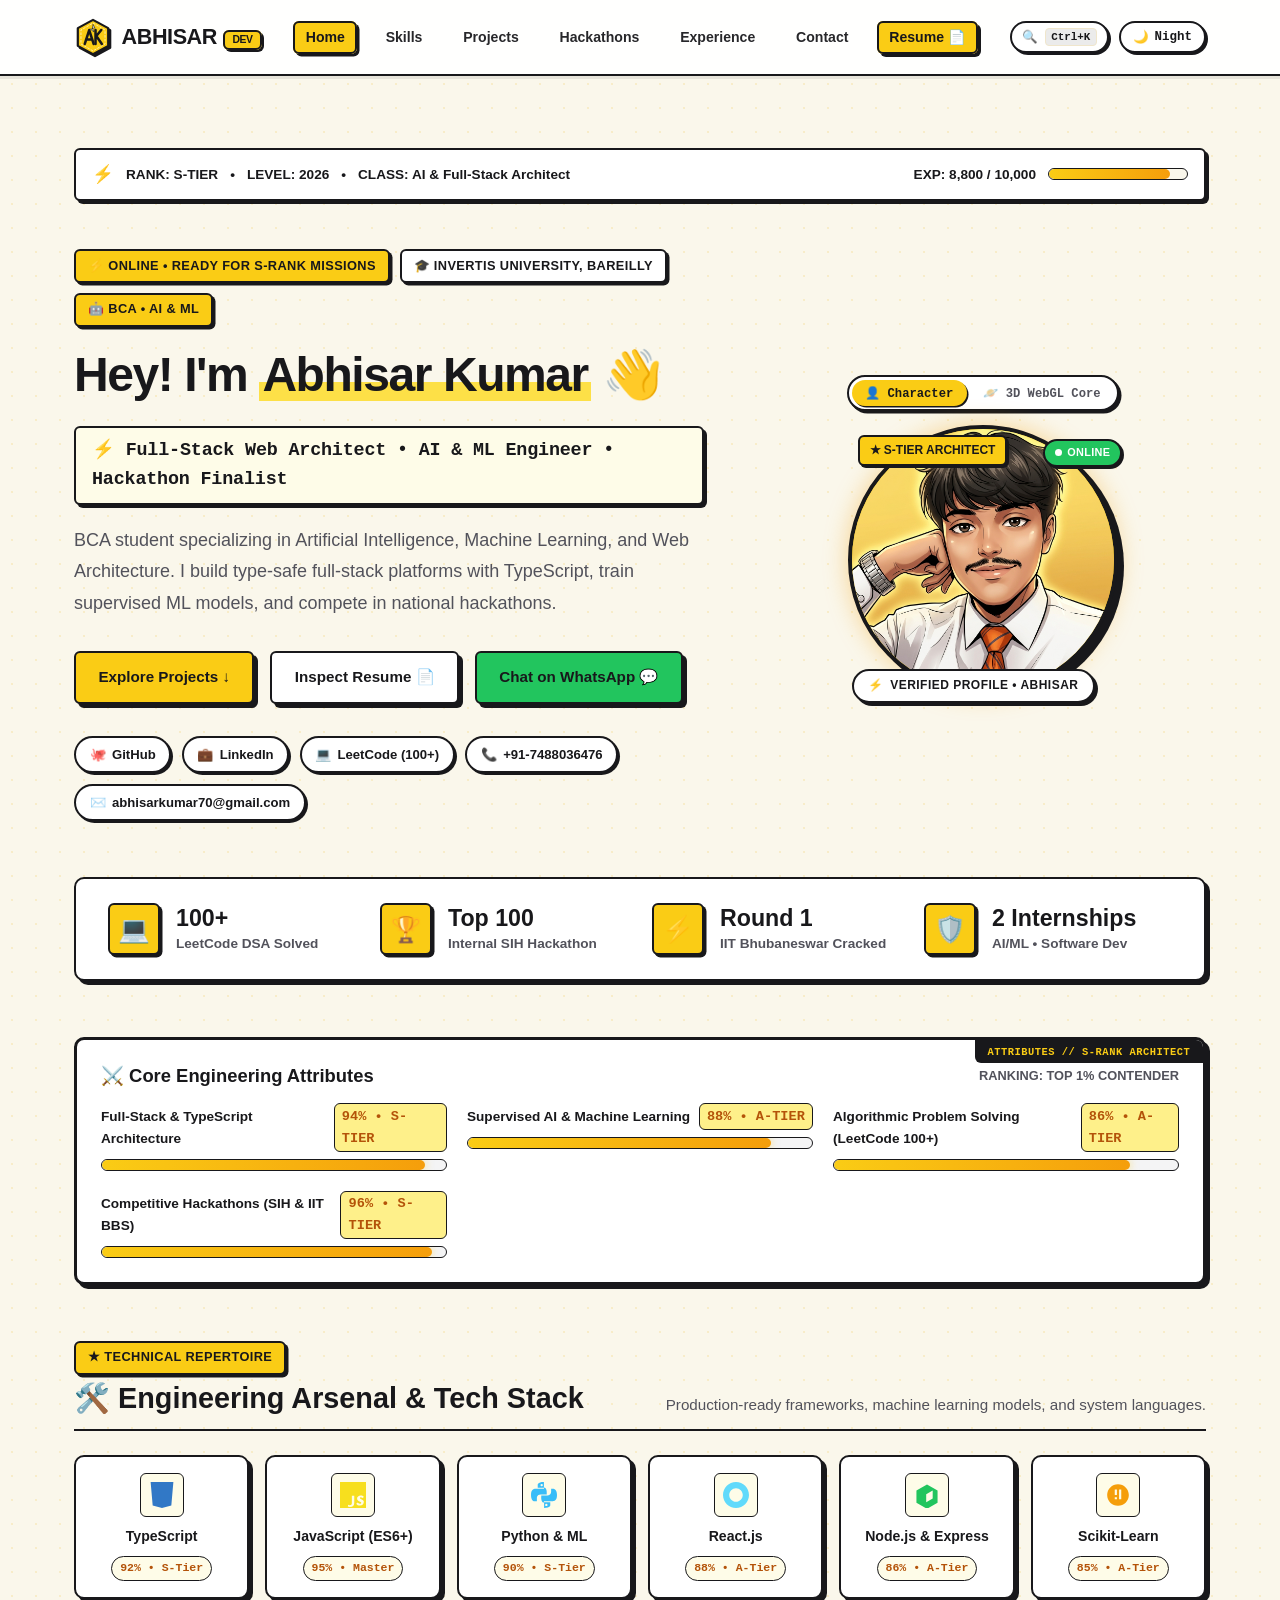
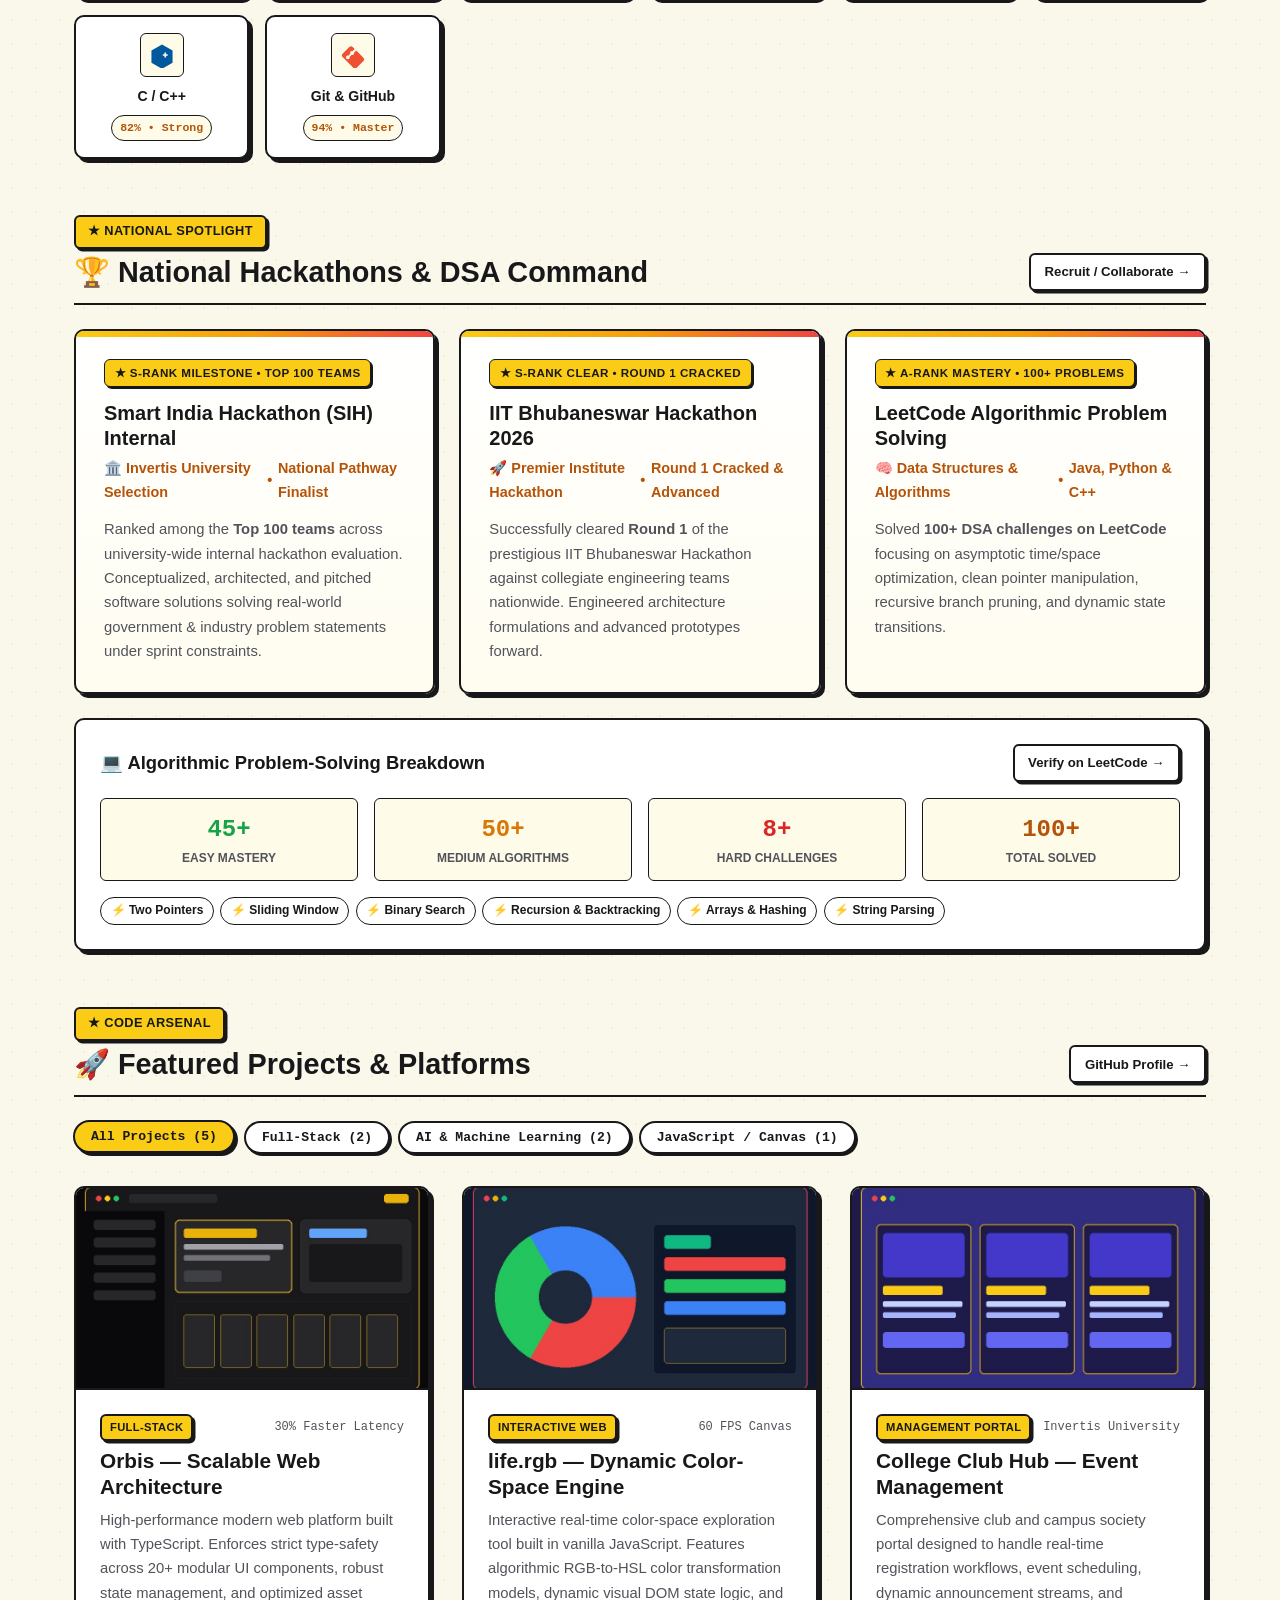
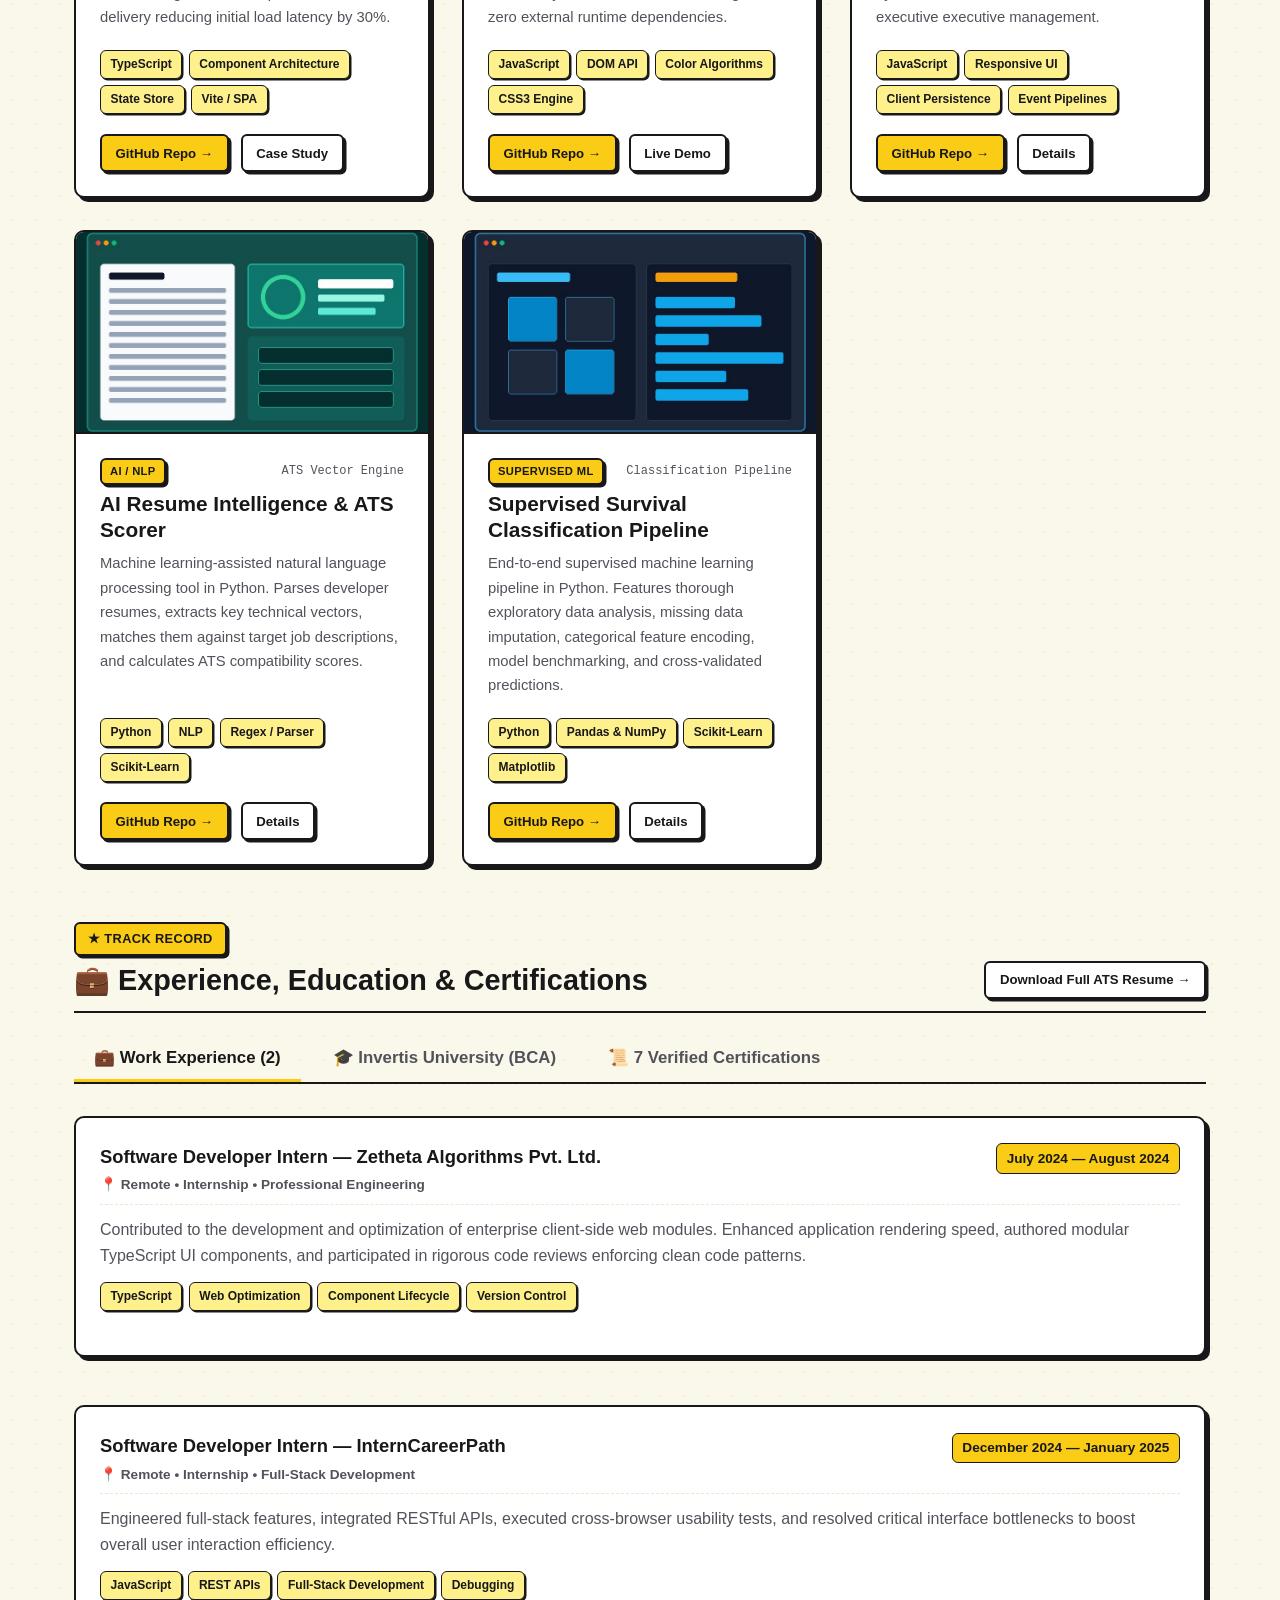
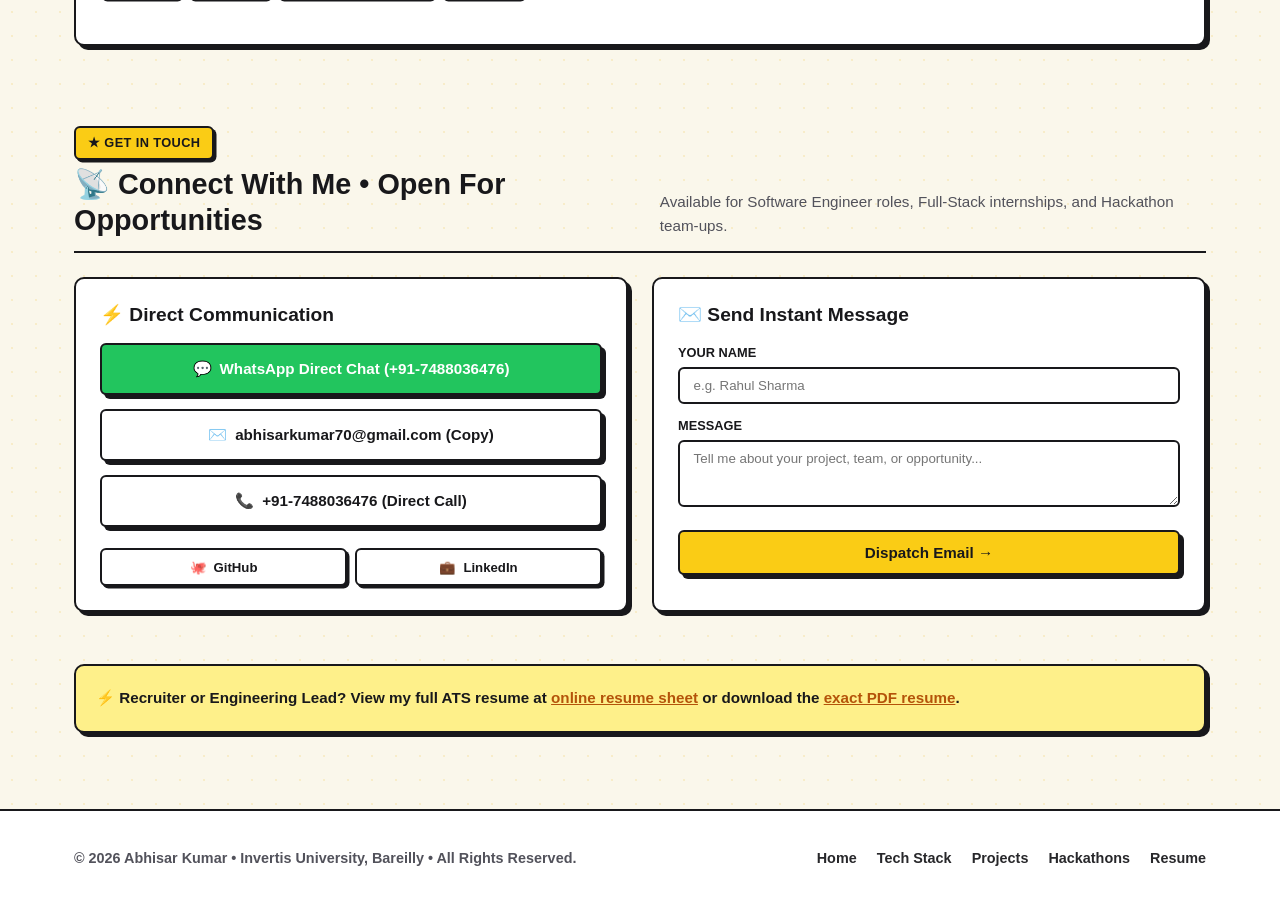
==== commit 6a0dfa1f: "refine: restore light yellow anime theme as default, fix contrast ratios, streamline navbar layout, " ====
--- a/index.html
+++ b/index.html
@@ -47,9 +47,9 @@
       <nav>
         <ul class="nav-links" id="navLinks">
           <li><a href="#hero" class="active">Home</a></li>
-          <li><a href="#skills">Tech Stack</a></li>
-          <li><a href="#hackathons">Hackathons &amp; DSA</a></li>
+          <li><a href="#skills">Skills</a></li>
           <li><a href="#projects">Projects</a></li>
+          <li><a href="#hackathons">Hackathons</a></li>
           <li><a href="#experience">Experience</a></li>
           <li><a href="#contact">Contact</a></li>
           <li><a href="resume.html" class="nav-cta-btn">Resume 📄</a></li>
--- a/style.css
+++ b/style.css
@@ -1514,25 +1514,25 @@
    ★ PROFESSIONAL THEME & COMPONENT UPGRADE (LIGHT & CYBER DARK ENGINE)
    ========================================================================== */
 
-/* Dark Mode Theme Engine */
+/* High-Contrast Cyber Obsidian Dark Theme (Optional Toggle) */
 [data-theme="dark"] {
   --primary: #facc15;
   --primary-dark: #f59e0b;
-  --primary-deep: #fef08a;
+  --primary-deep: #fde047;
   --primary-light: #27272a;
   --primary-bright: #facc15;
-  --primary-glow: rgba(250, 204, 21, 0.35);
-
-  --ink-black: #fafafa;
+  --primary-glow: rgba(250, 204, 21, 0.4);
+
+  --ink-black: #ffffff;
   --ink-dark: #f4f4f5;
-  --ink-muted: #a1a1aa;
-  --ink-light: #71717a;
+  --ink-muted: #d4d4d8;
+  --ink-light: #a1a1aa;
 
   --bg-page: #09090b;
-  --bg-surface: #121214;
-  --bg-surface-warm: #18181b;
+  --bg-surface: #18181b;
+  --bg-surface-warm: #27272a;
   --bg-card: #18181b;
-  --bg-banner: #1c1917;
+  --bg-banner: #18181b;
 
   --border-ink: #facc15;
   --border-light: #3f3f46;
@@ -1541,60 +1541,90 @@
   --shadow-pop: 4px 4px 0px #000000;
   --shadow-pop-lg: 6px 6px 0px #000000;
   --shadow-pop-hover: 7px 7px 0px #000000;
-  --shadow-glow: 0 0 25px rgba(250, 204, 21, 0.4);
 }
 
 [data-theme="dark"] body {
-  background-color: var(--bg-page);
-  color: var(--ink-black);
-  background-image: radial-gradient(rgba(250, 204, 21, 0.12) 1px, transparent 1px);
+  background-color: #09090b;
+  color: #ffffff;
+  background-image: radial-gradient(rgba(250, 204, 21, 0.15) 1px, transparent 1px);
 }
 
 [data-theme="dark"] .site-header {
-  background-color: rgba(18, 18, 20, 0.95);
-  border-bottom-color: var(--border-ink);
-}
-
-[data-theme="dark"] .nav-links a {
-  color: var(--ink-dark);
-}
-
-[data-theme="dark"] .nav-links a:hover {
-  background-color: var(--border-subtle);
-  color: #facc15;
-}
-
-[data-theme="dark"] .character-hud {
-  background-color: var(--bg-surface);
-  border-color: var(--border-ink);
-  color: var(--ink-black);
-}
-
+  background-color: rgba(24, 24, 27, 0.95);
+  border-bottom: 2.5px solid #facc15;
+}
+
+[data-theme="dark"] .brand-text,
+[data-theme="dark"] h1, 
+[data-theme="dark"] h2, 
+[data-theme="dark"] h3, 
+[data-theme="dark"] h4 {
+  color: #ffffff !important;
+}
+
+[data-theme="dark"] .hero-lead,
+[data-theme="dark"] p {
+  color: #d4d4d8;
+}
+
+[data-theme="dark"] .stats-banner,
+[data-theme="dark"] .character-hud,
 [data-theme="dark"] .trophy-card,
 [data-theme="dark"] .project-card,
 [data-theme="dark"] .combat-panel,
 [data-theme="dark"] .note-box,
-[data-theme="dark"] .exp-box {
-  background-color: var(--bg-card);
-  border-color: var(--border-ink);
-  box-shadow: 4px 4px 0px #000000;
-}
-
-[data-theme="dark"] .profile-pill-link {
-  background: var(--bg-surface);
-  border-color: var(--border-ink);
-  color: var(--ink-black);
-}
-
-[data-theme="dark"] .profile-pill-link:hover {
-  background: var(--primary-bright);
-  color: #18181b;
-}
-
-[data-theme="dark"] .hero-role-badge {
-  background: #18181b;
-  border-color: var(--border-ink);
-  color: #facc15;
+[data-theme="dark"] .exp-box,
+[data-theme="dark"] .tech-badge-card,
+[data-theme="dark"] .leetcode-breakdown-card {
+  background-color: #18181b !important;
+  border-color: #facc15 !important;
+  color: #ffffff !important;
+}
+
+[data-theme="dark"] .stat-number,
+[data-theme="dark"] .tech-name,
+[data-theme="dark"] .trophy-title,
+[data-theme="dark"] .project-title,
+[data-theme="dark"] .exp-title {
+  color: #facc15 !important;
+}
+
+[data-theme="dark"] .stat-label,
+[data-theme="dark"] .trophy-desc,
+[data-theme="dark"] .project-desc,
+[data-theme="dark"] .exp-desc {
+  color: #d4d4d8 !important;
+}
+
+[data-theme="dark"] .btn-secondary {
+  background-color: #27272a !important;
+  color: #ffffff !important;
+  border-color: #facc15 !important;
+}
+
+[data-theme="dark"] .anime-tag-alt {
+  background-color: #27272a !important;
+  color: #facc15 !important;
+  border-color: #facc15 !important;
+}
+
+[data-theme="dark"] .avatar-badge-verified {
+  background-color: #18181b !important;
+  color: #facc15 !important;
+  border-color: #facc15 !important;
+}
+
+[data-theme="dark"] .profile-pill-link,
+[data-theme="dark"] .project-filter-btn {
+  background-color: #18181b !important;
+  color: #ffffff !important;
+  border-color: #facc15 !important;
+}
+
+[data-theme="dark"] .profile-pill-link:hover,
+[data-theme="dark"] .project-filter-btn.active {
+  background-color: #facc15 !important;
+  color: #18181b !important;
 }
 
 /* Nav Actions (Theme Toggle & Spotlight) */
@@ -1986,3 +2016,43 @@
   from { opacity: 0; transform: translateY(8px); }
   to { opacity: 1; transform: translateY(0); }
 }
+
+
+/* Guaranteed High-Contrast Defaults (Light Theme) */
+.stat-number {
+  color: var(--ink-black);
+  font-weight: 900;
+}
+
+.stat-label {
+  color: var(--ink-muted);
+  font-weight: 700;
+}
+
+.anime-tag-alt {
+  background: #ffffff;
+  color: #18181b !important;
+}
+
+.avatar-badge-verified {
+  background: #ffffff;
+  color: #18181b !important;
+}
+
+.btn-secondary {
+  background: #ffffff;
+  color: #18181b !important;
+}
+
+.container {
+  max-width: 1180px;
+}
+
+.navbar {
+  gap: 0.75rem;
+}
+
+.nav-links a {
+  font-size: 0.88rem;
+  padding: 0.4rem 0.65rem;
+}
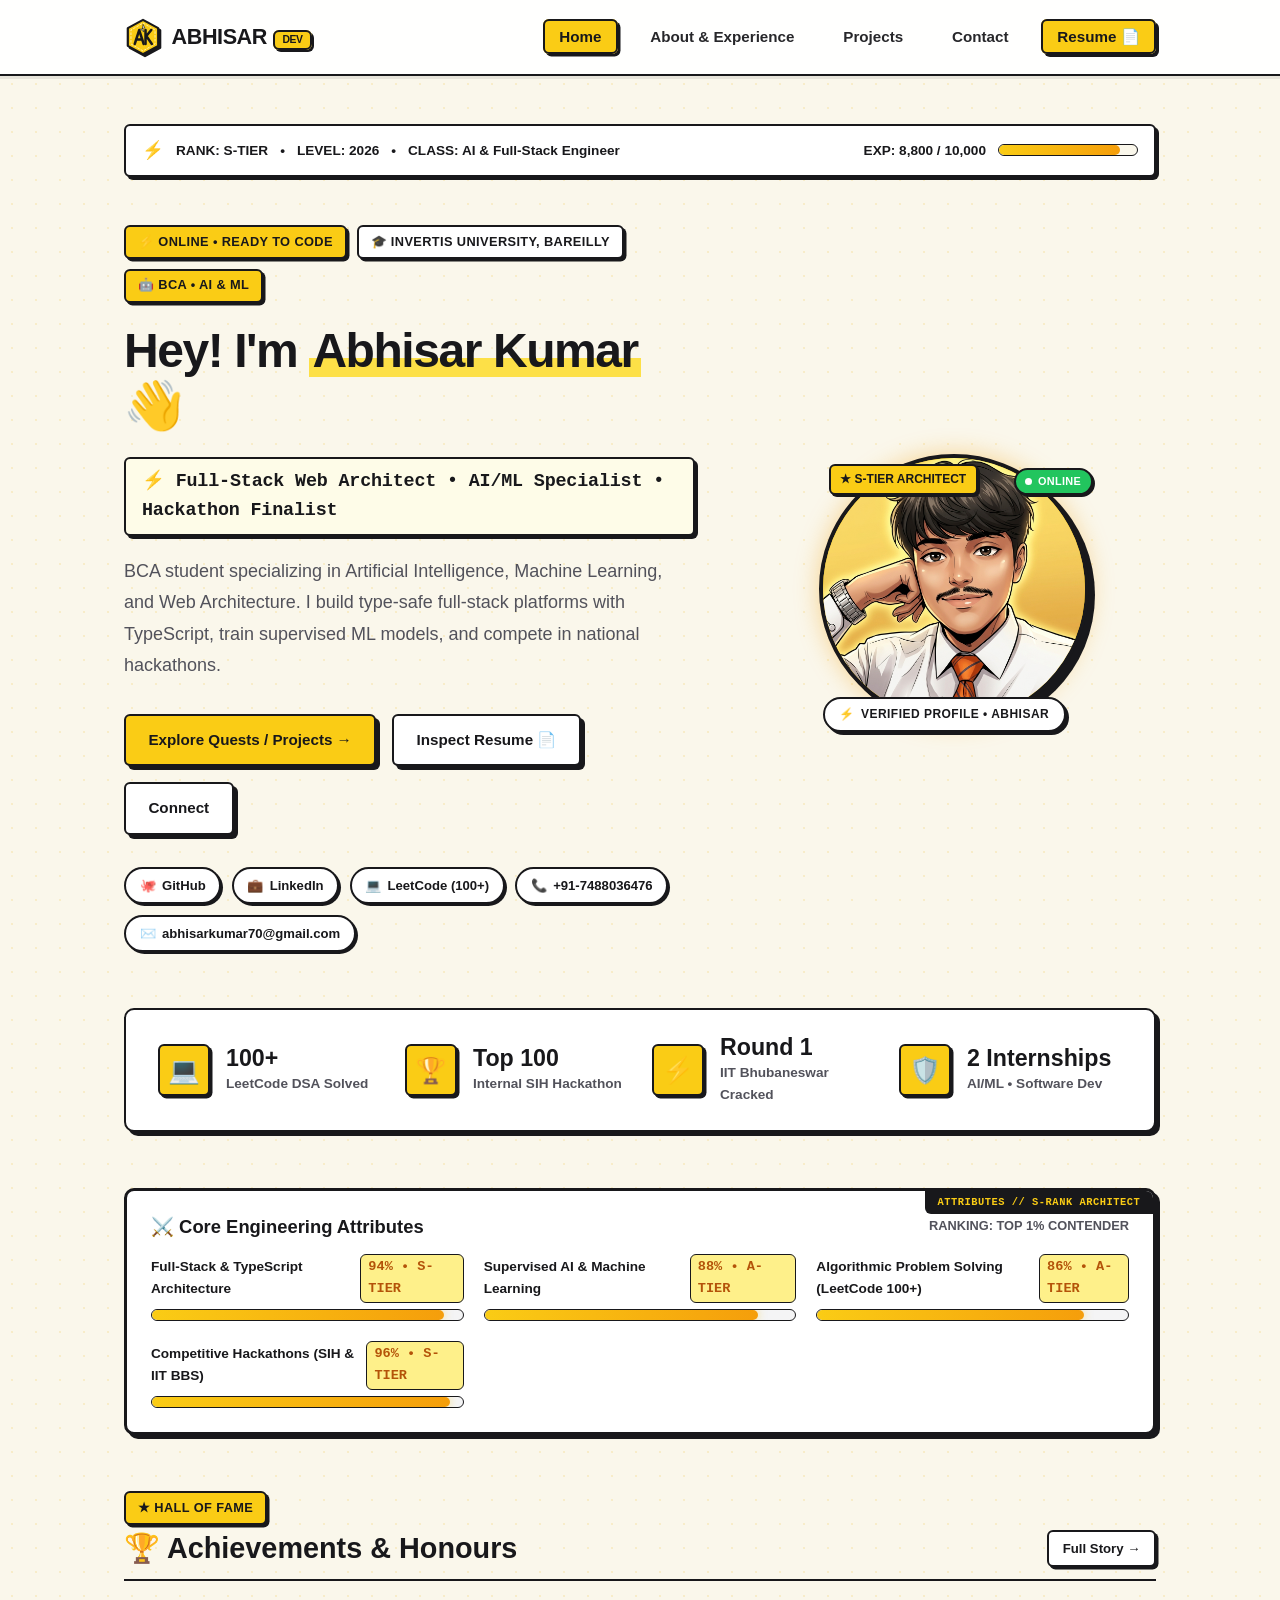
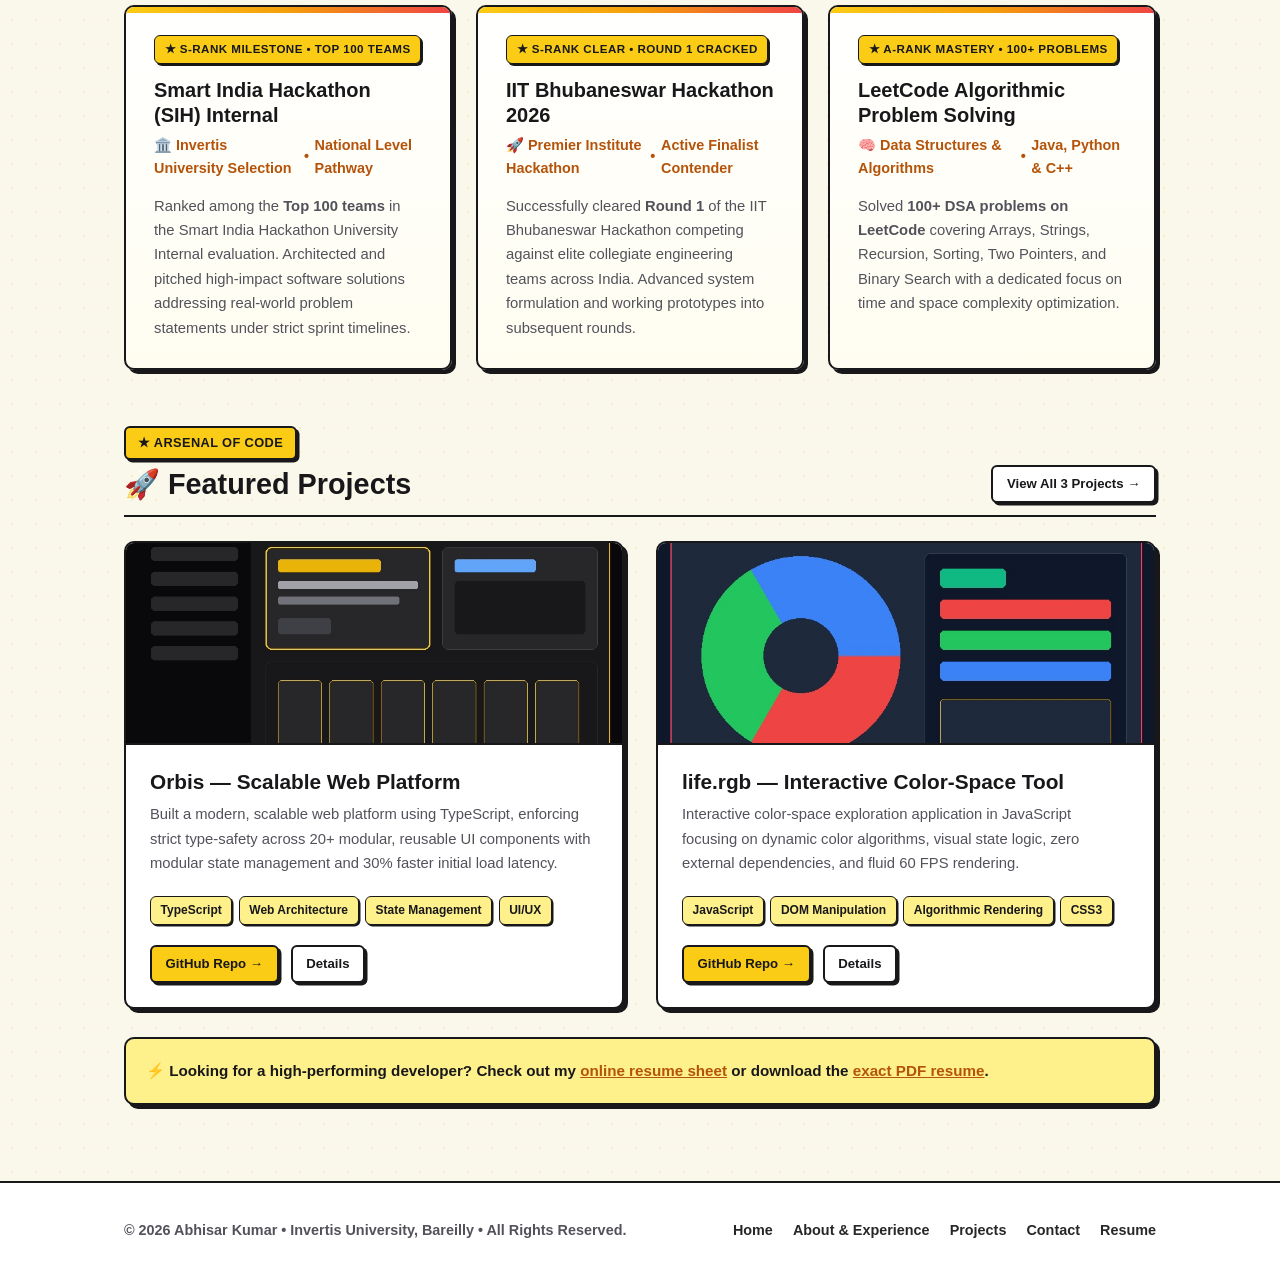
==== commit bef79284: "revert: clean multi-page architecture with separate About, Projects, Contact, and Resume pages; remo" ====
--- a/index.html
+++ b/index.html
@@ -1,30 +1,17 @@
 <!DOCTYPE html>
-<html lang="en" data-theme="light">
+<html lang="en">
 <head>
   <meta charset="UTF-8">
   <meta name="viewport" content="width=device-width, initial-scale=1.0">
-  <title>Abhisar Kumar | Full-Stack Architect &amp; AI/ML Developer</title>
-  <meta name="description" content="Official portfolio of Abhisar Kumar - Full-Stack Developer, AI/ML Specialist, SIH Top 100 & IIT Bhubaneswar Round 1 Finalist.">
-  
-  <!-- Favicons -->
+  <title>Abhisar Kumar | Full-Stack &amp; AI/ML Developer</title>
+  <link rel="stylesheet" href="style.css">
   <link rel="icon" type="image/svg+xml" href="images/favicon.svg">
   <link rel="alternate icon" href="favicon.ico">
   <link rel="apple-touch-icon" href="images/favicon.png">
-
-  <!-- Core Stylesheet -->
-  <link rel="stylesheet" href="style.css">
-
-  <!-- Core Scripts -->
   <script src="avatar-sync.js"></script>
-  <script src="js/three.min.js"></script>
-  <script src="js/cyber3d.js"></script>
-  <script src="js/app.js"></script>
   <script src="motion.js"></script>
 </head>
 <body>
-
-  <!-- 3D WebGL Ambient Space Particles (Three.js) -->
-  <div id="webgl-bg-container" class="webgl-bg-canvas" aria-hidden="true"></div>
 
   <!-- Site Navigation -->
   <header class="site-header">
@@ -41,31 +28,16 @@
         </span>
         <span class="brand-text">ABHISAR<span class="brand-tag">DEV</span></span>
       </a>
-
       <button class="mobile-toggle" id="menuToggle" aria-label="Toggle navigation">&#9776;</button>
-
-      <nav>
+            <nav>
         <ul class="nav-links" id="navLinks">
-          <li><a href="#hero" class="active">Home</a></li>
-          <li><a href="#skills">Skills</a></li>
-          <li><a href="#projects">Projects</a></li>
-          <li><a href="#hackathons">Hackathons</a></li>
-          <li><a href="#experience">Experience</a></li>
-          <li><a href="#contact">Contact</a></li>
+          <li><a href="index.html" class="active">Home</a></li>
+          <li><a href="about.html">About &amp; Experience</a></li>
+          <li><a href="projects.html">Projects</a></li>
+          <li><a href="contact.html">Contact</a></li>
           <li><a href="resume.html" class="nav-cta-btn">Resume 📄</a></li>
         </ul>
       </nav>
-
-      <div class="nav-actions">
-        <!-- Spotlight Search Button -->
-        <button class="spotlight-btn" id="spotlightOpenBtn" title="Spotlight Search (Ctrl+K)">
-          <span>🔍</span> <kbd>Ctrl+K</kbd>
-        </button>
-        <!-- Dual Theme Toggle (Day/Night) -->
-        <button class="theme-toggle-btn" id="themeToggleBtn" title="Switch Theme">
-          🌙 <span>Night</span>
-        </button>
-      </div>
     </div>
   </header>
 
@@ -73,15 +45,15 @@
   <main>
     <div class="container">
       
-      <!-- Character HUD Level Bar -->
-      <div class="character-hud floating-elem" style="margin-top: 1.5rem;">
+      <!-- Anime Character HUD Bar -->
+      <div class="character-hud floating-elem">
         <div class="hud-info">
           <span style="font-size: 1.1rem;">⚡</span>
           <span><strong>RANK:</strong> S-TIER</span>
           <span>&bull;</span>
           <span><strong>LEVEL:</strong> 2026</span>
           <span>&bull;</span>
-          <span><strong>CLASS:</strong> AI &amp; Full-Stack Architect</span>
+          <span><strong>CLASS:</strong> AI &amp; Full-Stack Engineer</span>
         </div>
         <div class="hud-info">
           <span>EXP: 8,800 / 10,000</span>
@@ -91,12 +63,13 @@
         </div>
       </div>
 
-      <!-- Hero Section -->
-      <section class="hero" id="hero">
+      <!-- Hero Section (With Canvas Golden Sparks) -->
+      <section class="hero">
+        
         <div class="hero-content">
           
           <div class="anime-badge-row">
-            <span class="anime-tag pulse-badge">⚡ ONLINE &bull; READY FOR S-RANK MISSIONS</span>
+            <span class="anime-tag pulse-badge">⚡ ONLINE &bull; READY TO CODE</span>
             <span class="anime-tag anime-tag-alt">🎓 Invertis University, Bareilly</span>
             <span class="anime-tag">🤖 BCA &bull; AI &amp; ML</span>
           </div>
@@ -105,7 +78,7 @@
             Hey! I'm <span class="highlight">Abhisar Kumar</span> 👋
           </h1>
           <div class="hero-role-badge">
-            ⚡ Full-Stack Web Architect &bull; AI &amp; ML Engineer &bull; Hackathon Finalist
+            ⚡ Full-Stack Web Architect &bull; AI/ML Specialist &bull; Hackathon Finalist
           </div>
           
           <p class="hero-lead">
@@ -113,11 +86,9 @@
           </p>
 
           <div class="hero-cta">
-            <a href="#projects" class="btn btn-primary">Explore Projects &darr;</a>
+            <a href="projects.html" class="btn btn-primary">Explore Quests / Projects &rarr;</a>
             <a href="resume.html" class="btn btn-secondary">Inspect Resume 📄</a>
-            <a href="https://wa.me/917488036476?text=Hi%20Abhisar,%20I%20saw%20your%20portfolio%20and%20would%20like%20to%20connect!" target="_blank" rel="noopener noreferrer" class="btn btn-secondary" style="background:#22c55e; color:#fff; border-color:#18181b;">
-              Chat on WhatsApp 💬
-            </a>
+            <a href="contact.html" class="btn btn-secondary">Connect</a>
           </div>
 
           <!-- Quick Connect Pills -->
@@ -141,40 +112,20 @@
 
         </div>
 
-        <!-- Dual-Mode Hero Visual: Official Avatar & Interactive 3D Cyber Core -->
+        <!-- Official Verified Avatar (Permanent Official Identity) -->
         <div class="hero-image-wrapper">
-          
-          <div class="hero-mode-toggle" role="tablist">
-            <button class="mode-tab active" id="tabAvatar" role="tab">👤 Character</button>
-            <button class="mode-tab" id="tab3D" role="tab">🪐 3D WebGL Core</button>
-          </div>
-
-          <div class="hero-visual-card">
-            <!-- Mode 1: Verified Official Anime Avatar (Permanent Official Identity) -->
-            <div class="anime-avatar-frame floating-elem" id="avatarVisual">
-              <span class="avatar-rank-pill">★ S-TIER ARCHITECT</span>
-              <span class="avatar-status-pill"><span class="status-dot"></span> ONLINE</span>
-              <img src="images/profile.jpg" alt="Abhisar Kumar Profile" class="profile-img" id="heroProfileImg">
-              <div class="avatar-badge-verified">
-                <span>⚡</span> VERIFIED PROFILE &bull; ABHISAR
-              </div>
-            </div>
-
-            <!-- Mode 2: Interactive 3D WebGL Cyber Core (Three.js) -->
-            <div class="cyber-core-frame" id="core3DVisual" style="display: none;">
-              <span class="avatar-rank-pill">★ 3D WEBGL CORE</span>
-              <span class="avatar-status-pill"><span class="status-dot"></span> 60 FPS</span>
-              <div id="cyber-core-canvas-container" class="cyber-core-canvas-container"></div>
-              <div class="core-tip-badge">
-                <span>🖱️ Drag to rotate &bull; Click to pulse</span>
-              </div>
-            </div>
-          </div>
-
-        </div>
-      </section>
-
-      <!-- Stats / Power Level Meter -->
+          <div class="anime-avatar-frame floating-elem">
+            <span class="avatar-rank-pill">★ S-TIER ARCHITECT</span>
+            <span class="avatar-status-pill"><span class="status-dot"></span> ONLINE</span>
+            <img src="images/profile.jpg" alt="Abhisar Kumar Profile" class="profile-img" id="heroProfileImg">
+            <div class="avatar-badge-verified">
+              <span>⚡</span> VERIFIED PROFILE &bull; ABHISAR
+            </div>
+          </div>
+        </div>
+      </section>
+
+      <!-- Stats / Power Level Meter (With Animated Counters) -->
       <section class="stats-banner reveal">
         <div class="stat-item">
           <div class="stat-icon">💻</div>
@@ -209,7 +160,7 @@
         </div>
       </section>
 
-      <!-- ⚔️ COMBAT & DEV ATTRIBUTES -->
+      <!-- ⚔️ COMBAT & DEV ATTRIBUTES (HARD-MODE HUD) -->
       <section class="combat-panel reveal">
         <div class="combat-header">
           <h3 style="font-size: 1.15rem; display: flex; align-items: center; gap: 0.5rem;">
@@ -257,271 +208,84 @@
         </div>
       </section>
 
-      <!-- 🛠️ INTERACTIVE TECH ARSENAL MATRIX -->
-      <section class="skills-matrix-section reveal" id="skills">
-        <div class="hall-header">
-          <div>
-            <span class="anime-tag" style="margin-bottom: 0.4rem;">★ TECHNICAL REPERTOIRE</span>
-            <h2 class="hall-title">🛠️ Engineering Arsenal &amp; Tech Stack</h2>
-          </div>
-          <p style="color: var(--ink-muted); font-size: 0.95rem;">Production-ready frameworks, machine learning models, and system languages.</p>
-        </div>
-
-        <div class="tech-grid">
-          <!-- TypeScript -->
-          <div class="tech-badge-card">
-            <div class="tech-icon-box" style="color: #3178c6;">
-              <svg viewBox="0 0 24 24" fill="currentColor"><path d="M1.5 0h21l-1.9 21.6L12 24l-8.6-2.4L1.5 0zm15.4 6.7h-3.1v10.5h-2.3V6.7H8.4V4.7h8.5v2zm-6.2 5.8c0 1.2-.8 2-2.3 2H7v-4.1h1.4c1.5 0 2.3.8 2.3 2.1z"/></svg>
-            </div>
-            <span class="tech-name">TypeScript</span>
-            <span class="tech-level-tag">92% &bull; S-Tier</span>
-          </div>
-
-          <!-- JavaScript -->
-          <div class="tech-badge-card">
-            <div class="tech-icon-box" style="color: #f7df1e;">
-              <svg viewBox="0 0 24 24" fill="currentColor"><path d="M0 0h24v24H0V0zm22.034 18.276c-.175-1.017-.888-1.798-2.876-2.607-.602-.26-.801-.433-.801-.793 0-.414.336-.75.75-.75.717 0 1.172.32 1.632.723l1.3-1.077c-.77-.872-1.684-1.298-2.932-1.298-1.986 0-3.324 1.21-3.324 2.87 0 1.704 1.258 2.33 2.68 2.898.85.34 1.134.58 1.134.982 0 .524-.482.888-1.196.888-.934 0-1.572-.455-2.094-1.082l-1.348 1.055c.78 1.127 1.87 1.71 3.442 1.71 2.378 0 3.573-1.328 3.573-3.468v-.048zm-8.868-5.592h-2.222v6.626c0 1.488-.636 2.052-1.92 2.052-.61 0-1.096-.1-1.455-.264l-.324 1.54c.48.24 1.21.36 1.956.36 2.508 0 3.965-1.272 3.965-3.684V12.684z"/></svg>
-            </div>
-            <span class="tech-name">JavaScript (ES6+)</span>
-            <span class="tech-level-tag">95% &bull; Master</span>
-          </div>
-
-          <!-- Python -->
-          <div class="tech-badge-card">
-            <div class="tech-icon-box" style="color: #38bdf8;">
-              <svg viewBox="0 0 24 24" fill="currentColor"><path d="M11.914 0C5.82 0 6.2 2.656 6.2 2.656l.006 2.752h5.814v.826H3.88S0 5.77 0 11.897c0 6.126 3.398 5.912 3.398 5.912h2.032v-2.857s-.11-3.398 3.344-3.398h5.76v-.853s.51-5.7-2.62-5.7zm-2.07 1.737a1.087 1.087 0 1 1 0 2.174 1.087 1.087 0 0 1 0-2.174zm2.242 22.263c6.095 0 5.714-2.656 5.714-2.656l-.006-2.752h-5.814v-.826h8.14s3.88.464 3.88-5.663c0-6.126-3.398-5.912-3.398-5.912h-2.032v2.857s.11 3.398-3.344 3.398h-5.76v.853s-.51 5.7 2.62 5.7zm2.07-1.737a1.087 1.087 0 1 1 0-2.174 1.087 1.087 0 0 1 0 2.174z"/></svg>
-            </div>
-            <span class="tech-name">Python &amp; ML</span>
-            <span class="tech-level-tag">90% &bull; S-Tier</span>
-          </div>
-
-          <!-- React -->
-          <div class="tech-badge-card">
-            <div class="tech-icon-box" style="color: #61dafb;">
-              <svg viewBox="0 0 24 24" fill="currentColor"><path d="M12 0C5.373 0 0 5.373 0 12s5.373 12 12 12 12-5.373 12-12S18.627 0 12 0zm0 18.25c-3.452 0-6.25-2.798-6.25-6.25S8.548 5.75 12 5.75s6.25 2.798 6.25 6.25-2.798 6.25-6.25 6.25z"/></svg>
-            </div>
-            <span class="tech-name">React.js</span>
-            <span class="tech-level-tag">88% &bull; A-Tier</span>
-          </div>
-
-          <!-- Node.js -->
-          <div class="tech-badge-card">
-            <div class="tech-icon-box" style="color: #22c55e;">
-              <svg viewBox="0 0 24 24" fill="currentColor"><path d="M12 2.25L2.25 7.875v11.25L12 24.75l9.75-5.625V7.875L12 2.25zm-.75 16.5v-7.5l6-3.46v7.5l-6 3.46z"/></svg>
-            </div>
-            <span class="tech-name">Node.js &amp; Express</span>
-            <span class="tech-level-tag">86% &bull; A-Tier</span>
-          </div>
-
-          <!-- Scikit-Learn -->
-          <div class="tech-badge-card">
-            <div class="tech-icon-box" style="color: #f59e0b;">
-              <svg viewBox="0 0 24 24" fill="currentColor"><path d="M12 2C6.48 2 2 6.48 2 12s4.48 10 10 10 10-4.48 10-10S17.52 2 12 2zm-1 14H9v-2h2v2zm0-4H9V7h2v5zm4 4h-2V7h2v9z"/></svg>
-            </div>
-            <span class="tech-name">Scikit-Learn</span>
-            <span class="tech-level-tag">85% &bull; A-Tier</span>
-          </div>
-
-          <!-- C++ -->
-          <div class="tech-badge-card">
-            <div class="tech-icon-box" style="color: #00599c;">
-              <svg viewBox="0 0 24 24" fill="currentColor"><path d="M12 2.25L2.25 7.875v11.25L12 24.75l9.75-5.625V7.875L12 2.25zm5.25 10.5h-1.5v1.5h-1.5v-1.5h-1.5v-1.5h1.5v-1.5h1.5v1.5h1.5v1.5z"/></svg>
-            </div>
-            <span class="tech-name">C / C++</span>
-            <span class="tech-level-tag">82% &bull; Strong</span>
-          </div>
-
-          <!-- Git & GitHub -->
-          <div class="tech-badge-card">
-            <div class="tech-icon-box" style="color: #f05032;">
-              <svg viewBox="0 0 24 24" fill="currentColor"><path d="M2.6 10.59L8.38 4.8a2.53 2.53 0 0 1 3.58 0l1.6 1.6-2.07 2.07a1.64 1.64 0 0 0-.48-.07 1.68 1.68 0 0 0-1.68 1.68c0 .24.05.47.14.67L7.6 12.63a1.68 1.68 0 1 0 1.2 1.2l1.88-1.88c.2.09.43.14.67.14a1.68 1.68 0 0 0 1.68-1.68 1.64 1.64 0 0 0-.07-.48l2.05-2.05 6.39 6.39a2.53 2.53 0 0 1 0 3.58l-5.78 5.79a2.53 2.53 0 0 1-3.58 0L2.6 14.17a2.53 2.53 0 0 1 0-3.58z"/></svg>
-            </div>
-            <span class="tech-name">Git &amp; GitHub</span>
-            <span class="tech-level-tag">94% &bull; Master</span>
-          </div>
-        </div>
-      </section>
-
-      <!-- 🌟 NATIONAL HACKATHONS & LEETCODE COMMAND CENTER -->
-      <section class="achievements-hall reveal" id="hackathons">
-        <div class="hall-header">
-          <div>
-            <span class="anime-tag" style="margin-bottom: 0.4rem;">★ NATIONAL SPOTLIGHT</span>
-            <h2 class="hall-title">🏆 National Hackathons &amp; DSA Command</h2>
-          </div>
-          <a href="#contact" class="btn btn-secondary btn-sm">Recruit / Collaborate &rarr;</a>
+      <!-- 🌟 DECORATED ACHIEVEMENTS & HONOURS HALL (ANIME STYLE WITH SCROLL REVEAL) -->
+      <section class="achievements-hall">
+        <div class="hall-header reveal">
+          <div>
+            <span class="anime-tag" style="margin-bottom: 0.4rem;">★ HALL OF FAME</span>
+            <h2 class="hall-title">🏆 Achievements &amp; Honours</h2>
+          </div>
+          <a href="about.html" class="btn btn-secondary btn-sm">Full Story &rarr;</a>
         </div>
 
         <div class="achievements-grid">
           
           <!-- SIH Achievement Card -->
-          <article class="trophy-card rank-s reveal">
+          <article class="trophy-card rank-s reveal delay-1">
             <div class="rank-banner">★ S-RANK MILESTONE &bull; TOP 100 TEAMS</div>
             <h3 class="trophy-title">Smart India Hackathon (SIH) Internal</h3>
             <div class="trophy-meta">
-              <span>🏛️ Invertis University Selection</span> &bull; <span>National Pathway Finalist</span>
+              <span>🏛️ Invertis University Selection</span> &bull; <span>National Level Pathway</span>
             </div>
             <p class="trophy-desc">
-              Ranked among the <strong>Top 100 teams</strong> across university-wide internal hackathon evaluation. Conceptualized, architected, and pitched software solutions solving real-world government &amp; industry problem statements under sprint constraints.
+              Ranked among the <strong>Top 100 teams</strong> in the Smart India Hackathon University Internal evaluation. Architected and pitched high-impact software solutions addressing real-world problem statements under strict sprint timelines.
             </p>
           </article>
 
           <!-- IIT Bhubaneswar Hackathon Card -->
-          <article class="trophy-card rank-s reveal">
+          <article class="trophy-card rank-s reveal delay-2">
             <div class="rank-banner">★ S-RANK CLEAR &bull; ROUND 1 CRACKED</div>
             <h3 class="trophy-title">IIT Bhubaneswar Hackathon 2026</h3>
             <div class="trophy-meta">
-              <span>🚀 Premier Institute Hackathon</span> &bull; <span>Round 1 Cracked &amp; Advanced</span>
+              <span>🚀 Premier Institute Hackathon</span> &bull; <span>Active Finalist Contender</span>
             </div>
             <p class="trophy-desc">
-              Successfully cleared <strong>Round 1</strong> of the prestigious IIT Bhubaneswar Hackathon against collegiate engineering teams nationwide. Engineered architecture formulations and advanced prototypes forward.
+              Successfully cleared <strong>Round 1</strong> of the IIT Bhubaneswar Hackathon competing against elite collegiate engineering teams across India. Advanced system formulation and working prototypes into subsequent rounds.
             </p>
           </article>
 
           <!-- LeetCode Problem Solving Card -->
-          <article class="trophy-card rank-s reveal">
+          <article class="trophy-card rank-s reveal delay-3">
             <div class="rank-banner">★ A-RANK MASTERY &bull; 100+ PROBLEMS</div>
             <h3 class="trophy-title">LeetCode Algorithmic Problem Solving</h3>
             <div class="trophy-meta">
               <span>🧠 Data Structures &amp; Algorithms</span> &bull; <span>Java, Python &amp; C++</span>
             </div>
             <p class="trophy-desc">
-              Solved <strong>100+ DSA challenges on LeetCode</strong> focusing on asymptotic time/space optimization, clean pointer manipulation, recursive branch pruning, and dynamic state transitions.
+              Solved <strong>100+ DSA problems on LeetCode</strong> covering Arrays, Strings, Recursion, Sorting, Two Pointers, and Binary Search with a dedicated focus on time and space complexity optimization.
             </p>
           </article>
 
         </div>
-
-        <!-- LeetCode Breakdown Card -->
-        <div class="leetcode-breakdown-card reveal">
-          <div style="display:flex; justify-content:space-between; align-items:center; flex-wrap:wrap; gap:0.5rem;">
-            <h3 style="font-size:1.15rem; font-weight:800;">💻 Algorithmic Problem-Solving Breakdown</h3>
-            <a href="https://leetcode.com/u/abhisar-dev/" target="_blank" rel="noopener noreferrer" class="btn btn-secondary btn-sm">
-              Verify on LeetCode &rarr;
-            </a>
-          </div>
-          <div class="lc-stats-row">
-            <div class="lc-box">
-              <div class="lc-count lc-easy">45+</div>
-              <div style="font-size:0.75rem; font-weight:700; color:var(--ink-muted);">EASY MASTERY</div>
-            </div>
-            <div class="lc-box">
-              <div class="lc-count lc-med">50+</div>
-              <div style="font-size:0.75rem; font-weight:700; color:var(--ink-muted);">MEDIUM ALGORITHMS</div>
-            </div>
-            <div class="lc-box">
-              <div class="lc-count lc-hard">8+</div>
-              <div style="font-size:0.75rem; font-weight:700; color:var(--ink-muted);">HARD CHALLENGES</div>
-            </div>
-            <div class="lc-box">
-              <div class="lc-count" style="color:var(--primary-deep);">100+</div>
-              <div style="font-size:0.75rem; font-weight:700; color:var(--ink-muted);">TOTAL SOLVED</div>
-            </div>
-          </div>
-          <div class="lc-topics-row">
-            <span class="lc-pill">⚡ Two Pointers</span>
-            <span class="lc-pill">⚡ Sliding Window</span>
-            <span class="lc-pill">⚡ Binary Search</span>
-            <span class="lc-pill">⚡ Recursion &amp; Backtracking</span>
-            <span class="lc-pill">⚡ Arrays &amp; Hashing</span>
-            <span class="lc-pill">⚡ String Parsing</span>
-          </div>
-        </div>
-      </section>
-
-      <!-- 🚀 FEATURED REAL PROJECTS (FILTERABLE) -->
-      <section class="section-block reveal" id="projects">
-        <div class="hall-header">
-          <div>
-            <span class="anime-tag" style="margin-bottom: 0.4rem;">★ CODE ARSENAL</span>
-            <h2 class="hall-title">🚀 Featured Projects &amp; Platforms</h2>
-          </div>
-          <a href="https://github.com/abhisar-dev" target="_blank" rel="noopener noreferrer" class="btn btn-secondary btn-sm">GitHub Profile &rarr;</a>
-        </div>
-
-        <!-- Filter Tabs -->
-        <div class="project-filter-bar">
-          <button class="project-filter-btn active" data-filter="all">All Projects (5)</button>
-          <button class="project-filter-btn" data-filter="fullstack">Full-Stack (2)</button>
-          <button class="project-filter-btn" data-filter="aiml">AI &amp; Machine Learning (2)</button>
-          <button class="project-filter-btn" data-filter="frontend">JavaScript / Canvas (1)</button>
-        </div>
-
-        <div class="projects-grid" id="projectsGrid">
+      </section>
+
+      <!-- Featured Real Projects (With Scroll Pop-up) -->
+      <section class="section-block">
+        <div class="hall-header reveal">
+          <div>
+            <span class="anime-tag" style="margin-bottom: 0.4rem;">★ ARSENAL OF CODE</span>
+            <h2 class="hall-title">🚀 Featured Projects</h2>
+          </div>
+          <a href="projects.html" class="btn btn-secondary btn-sm">View All 3 Projects &rarr;</a>
+        </div>
+
+        <div class="projects-grid">
           
           <!-- Project 1: Orbis -->
-          <div class="project-card" data-category="fullstack">
-            <a href="https://github.com/abhisar-dev" target="_blank" rel="noopener noreferrer" class="project-img-link">
+          <div class="project-card reveal-left delay-1">
+            <a href="projects.html" class="project-img-link">
               <img src="images/orbis.jpg" alt="Orbis Web Platform" class="project-img">
             </a>
             <div class="project-body">
-              <div style="display:flex; justify-content:space-between; align-items:center; margin-bottom:0.4rem;">
-                <span class="anime-tag" style="font-size:0.7rem; padding:0.15rem 0.5rem;">FULL-STACK</span>
-                <span style="font-size:0.75rem; font-family:var(--font-mono); color:var(--ink-muted);">30% Faster Latency</span>
-              </div>
-              <h3 class="project-title">Orbis &mdash; Scalable Web Architecture</h3>
+              <h3 class="project-title">Orbis &mdash; Scalable Web Platform</h3>
               <p class="project-desc">
-                High-performance modern web platform built with TypeScript. Enforces strict type-safety across 20+ modular UI components, robust state management, and optimized asset delivery reducing initial load latency by 30%.
+                Built a modern, scalable web platform using TypeScript, enforcing strict type-safety across 20+ modular, reusable UI components with modular state management and 30% faster initial load latency.
               </p>
               <ul class="project-tech">
                 <li>TypeScript</li>
-                <li>Component Architecture</li>
-                <li>State Store</li>
-                <li>Vite / SPA</li>
-              </ul>
-              <div class="project-actions">
-                <a href="https://github.com/abhisar-dev" target="_blank" rel="noopener noreferrer" class="btn btn-primary btn-sm">GitHub Repo &rarr;</a>
-                <a href="projects.html" class="btn btn-secondary btn-sm">Case Study</a>
-              </div>
-            </div>
-          </div>
-
-          <!-- Project 2: life.rgb -->
-          <div class="project-card" data-category="frontend">
-            <a href="https://github.com/abhisar-dev" target="_blank" rel="noopener noreferrer" class="project-img-link">
-              <img src="images/life_rgb.jpg" alt="life.rgb application" class="project-img">
-            </a>
-            <div class="project-body">
-              <div style="display:flex; justify-content:space-between; align-items:center; margin-bottom:0.4rem;">
-                <span class="anime-tag" style="font-size:0.7rem; padding:0.15rem 0.5rem;">INTERACTIVE WEB</span>
-                <span style="font-size:0.75rem; font-family:var(--font-mono); color:var(--ink-muted);">60 FPS Canvas</span>
-              </div>
-              <h3 class="project-title">life.rgb &mdash; Dynamic Color-Space Engine</h3>
-              <p class="project-desc">
-                Interactive real-time color-space exploration tool built in vanilla JavaScript. Features algorithmic RGB-to-HSL color transformation models, dynamic visual DOM state logic, and zero external runtime dependencies.
-              </p>
-              <ul class="project-tech">
-                <li>JavaScript</li>
-                <li>DOM API</li>
-                <li>Color Algorithms</li>
-                <li>CSS3 Engine</li>
-              </ul>
-              <div class="project-actions">
-                <a href="https://github.com/abhisar-dev" target="_blank" rel="noopener noreferrer" class="btn btn-primary btn-sm">GitHub Repo &rarr;</a>
-                <a href="projects.html" class="btn btn-secondary btn-sm">Live Demo</a>
-              </div>
-            </div>
-          </div>
-
-          <!-- Project 3: College Club Platform -->
-          <div class="project-card" data-category="fullstack">
-            <a href="https://github.com/abhisar-dev" target="_blank" rel="noopener noreferrer" class="project-img-link">
-              <img src="images/college_club.jpg" alt="College Club Platform" class="project-img">
-            </a>
-            <div class="project-body">
-              <div style="display:flex; justify-content:space-between; align-items:center; margin-bottom:0.4rem;">
-                <span class="anime-tag" style="font-size:0.7rem; padding:0.15rem 0.5rem;">MANAGEMENT PORTAL</span>
-                <span style="font-size:0.75rem; font-family:var(--font-mono); color:var(--ink-muted);">Invertis University</span>
-              </div>
-              <h3 class="project-title">College Club Hub &mdash; Event Management</h3>
-              <p class="project-desc">
-                Comprehensive club and campus society portal designed to handle real-time registration workflows, event scheduling, dynamic announcement streams, and executive executive management.
-              </p>
-              <ul class="project-tech">
-                <li>JavaScript</li>
-                <li>Responsive UI</li>
-                <li>Client Persistence</li>
-                <li>Event Pipelines</li>
+                <li>Web Architecture</li>
+                <li>State Management</li>
+                <li>UI/UX</li>
               </ul>
               <div class="project-actions">
                 <a href="https://github.com/abhisar-dev" target="_blank" rel="noopener noreferrer" class="btn btn-primary btn-sm">GitHub Repo &rarr;</a>
@@ -530,25 +294,21 @@
             </div>
           </div>
 
-          <!-- Project 4: AI Resume Analyzer -->
-          <div class="project-card" data-category="aiml">
-            <a href="https://github.com/abhisar-dev" target="_blank" rel="noopener noreferrer" class="project-img-link">
-              <img src="images/resume_analyzer.jpg" alt="AI Resume Analyzer" class="project-img">
+          <!-- Project 2: life.rgb -->
+          <div class="project-card reveal-right delay-2">
+            <a href="projects.html" class="project-img-link">
+              <img src="images/life_rgb.jpg" alt="life.rgb application" class="project-img">
             </a>
             <div class="project-body">
-              <div style="display:flex; justify-content:space-between; align-items:center; margin-bottom:0.4rem;">
-                <span class="anime-tag" style="font-size:0.7rem; padding:0.15rem 0.5rem;">AI / NLP</span>
-                <span style="font-size:0.75rem; font-family:var(--font-mono); color:var(--ink-muted);">ATS Vector Engine</span>
-              </div>
-              <h3 class="project-title">AI Resume Intelligence &amp; ATS Scorer</h3>
+              <h3 class="project-title">life.rgb &mdash; Interactive Color-Space Tool</h3>
               <p class="project-desc">
-                Machine learning-assisted natural language processing tool in Python. Parses developer resumes, extracts key technical vectors, matches them against target job descriptions, and calculates ATS compatibility scores.
+                Interactive color-space exploration application in JavaScript focusing on dynamic color algorithms, visual state logic, zero external dependencies, and fluid 60 FPS rendering.
               </p>
               <ul class="project-tech">
-                <li>Python</li>
-                <li>NLP</li>
-                <li>Regex / Parser</li>
-                <li>Scikit-Learn</li>
+                <li>JavaScript</li>
+                <li>DOM Manipulation</li>
+                <li>Algorithmic Rendering</li>
+                <li>CSS3</li>
               </ul>
               <div class="project-actions">
                 <a href="https://github.com/abhisar-dev" target="_blank" rel="noopener noreferrer" class="btn btn-primary btn-sm">GitHub Repo &rarr;</a>
@@ -557,226 +317,6 @@
             </div>
           </div>
 
-          <!-- Project 5: Titanic ML Predictor -->
-          <div class="project-card" data-category="aiml">
-            <a href="https://github.com/abhisar-dev" target="_blank" rel="noopener noreferrer" class="project-img-link">
-              <img src="images/titanic_ml.jpg" alt="Titanic ML Model" class="project-img">
-            </a>
-            <div class="project-body">
-              <div style="display:flex; justify-content:space-between; align-items:center; margin-bottom:0.4rem;">
-                <span class="anime-tag" style="font-size:0.7rem; padding:0.15rem 0.5rem;">SUPERVISED ML</span>
-                <span style="font-size:0.75rem; font-family:var(--font-mono); color:var(--ink-muted);">Classification Pipeline</span>
-              </div>
-              <h3 class="project-title">Supervised Survival Classification Pipeline</h3>
-              <p class="project-desc">
-                End-to-end supervised machine learning pipeline in Python. Features thorough exploratory data analysis, missing data imputation, categorical feature encoding, model benchmarking, and cross-validated predictions.
-              </p>
-              <ul class="project-tech">
-                <li>Python</li>
-                <li>Pandas &amp; NumPy</li>
-                <li>Scikit-Learn</li>
-                <li>Matplotlib</li>
-              </ul>
-              <div class="project-actions">
-                <a href="https://github.com/abhisar-dev" target="_blank" rel="noopener noreferrer" class="btn btn-primary btn-sm">GitHub Repo &rarr;</a>
-                <a href="projects.html" class="btn btn-secondary btn-sm">Details</a>
-              </div>
-            </div>
-          </div>
-
-        </div>
-      </section>
-
-      <!-- 💼 INTERACTIVE TIMELINE: EXPERIENCE, EDUCATION & CERTIFICATIONS -->
-      <section class="timeline-section reveal" id="experience">
-        <div class="hall-header">
-          <div>
-            <span class="anime-tag" style="margin-bottom: 0.4rem;">★ TRACK RECORD</span>
-            <h2 class="hall-title">💼 Experience, Education &amp; Certifications</h2>
-          </div>
-          <a href="resume.html" class="btn btn-secondary btn-sm">Download Full ATS Resume &rarr;</a>
-        </div>
-
-        <div class="timeline-nav-tabs" role="tablist">
-          <button class="timeline-tab-btn active" data-target="panelExp">💼 Work Experience (2)</button>
-          <button class="timeline-tab-btn" data-target="panelEdu">🎓 Invertis University (BCA)</button>
-          <button class="timeline-tab-btn" data-target="panelCerts">📜 7 Verified Certifications</button>
-        </div>
-
-        <!-- Panel 1: Work Experience -->
-        <div class="timeline-panel active" id="panelExp">
-          <div class="timeline-stream">
-            
-            <div class="exp-box">
-              <div class="exp-header">
-                <div>
-                  <span class="exp-title">Software Developer Intern &mdash; Zetheta Algorithms Pvt. Ltd.</span>
-                  <div style="font-size:0.85rem; color:var(--ink-muted); font-weight:600; margin-top:0.2rem;">
-                    📍 Remote &bull; Internship &bull; Professional Engineering
-                  </div>
-                </div>
-                <span class="exp-date">July 2024 &mdash; August 2024</span>
-              </div>
-              <p class="exp-desc">
-                Contributed to the development and optimization of enterprise client-side web modules. Enhanced application rendering speed, authored modular TypeScript UI components, and participated in rigorous code reviews enforcing clean code patterns.
-              </p>
-              <ul class="project-tech" style="margin-top:0.85rem;">
-                <li>TypeScript</li>
-                <li>Web Optimization</li>
-                <li>Component Lifecycle</li>
-                <li>Version Control</li>
-              </ul>
-            </div>
-
-            <div class="exp-box">
-              <div class="exp-header">
-                <div>
-                  <span class="exp-title">Software Developer Intern &mdash; InternCareerPath</span>
-                  <div style="font-size:0.85rem; color:var(--ink-muted); font-weight:600; margin-top:0.2rem;">
-                    📍 Remote &bull; Internship &bull; Full-Stack Development
-                  </div>
-                </div>
-                <span class="exp-date">December 2024 &mdash; January 2025</span>
-              </div>
-              <p class="exp-desc">
-                Engineered full-stack features, integrated RESTful APIs, executed cross-browser usability tests, and resolved critical interface bottlenecks to boost overall user interaction efficiency.
-              </p>
-              <ul class="project-tech" style="margin-top:0.85rem;">
-                <li>JavaScript</li>
-                <li>REST APIs</li>
-                <li>Full-Stack Development</li>
-                <li>Debugging</li>
-              </ul>
-            </div>
-
-          </div>
-        </div>
-
-        <!-- Panel 2: Education -->
-        <div class="timeline-panel" id="panelEdu">
-          <div class="exp-box">
-            <div class="exp-header">
-              <div>
-                <span class="exp-title">Bachelor of Computer Applications (BCA) &mdash; AI &amp; ML</span>
-                <div style="font-size:0.85rem; color:var(--ink-muted); font-weight:600; margin-top:0.2rem;">
-                  🏛️ <strong>Invertis University</strong>, Bareilly, Uttar Pradesh
-                </div>
-              </div>
-              <span class="exp-date">2025 &mdash; Present</span>
-            </div>
-            <p class="exp-desc">
-              Dedicated specialization in <strong>Artificial Intelligence and Machine Learning</strong>. Rigorous coursework covering Data Structures &amp; Algorithms, Object-Oriented Programming (Java &amp; C++), Database Management Systems, Supervised Learning, Statistical Analysis, and Software Engineering Principles.
-            </p>
-            <div style="margin-top:1rem; display:flex; flex-wrap:wrap; gap:0.5rem;">
-              <span class="anime-tag" style="font-size:0.75rem;">DSA Mastery</span>
-              <span class="anime-tag" style="font-size:0.75rem;">AI Models</span>
-              <span class="anime-tag" style="font-size:0.75rem;">DBMS &amp; SQL</span>
-              <span class="anime-tag" style="font-size:0.75rem;">Invertis Tech Contender</span>
-            </div>
-          </div>
-        </div>
-
-        <!-- Panel 3: Certifications -->
-        <div class="timeline-panel" id="panelCerts">
-          <div style="display:grid; grid-template-columns:repeat(auto-fit, minmax(280px, 1fr)); gap:1rem;">
-            
-            <div class="exp-box">
-              <div style="display:flex; justify-content:space-between; align-items:center;">
-                <span style="font-weight:800; font-size:0.95rem;">Python for Data Science &amp; ML</span>
-                <span style="color:#22c55e; font-weight:800; font-size:0.8rem;">✓ VERIFIED</span>
-              </div>
-              <p style="font-size:0.82rem; color:var(--ink-muted); margin-top:0.35rem;">NumPy, Pandas, Scikit-Learn pipelines &amp; exploratory data modeling.</p>
-            </div>
-
-            <div class="exp-box">
-              <div style="display:flex; justify-content:space-between; align-items:center;">
-                <span style="font-weight:800; font-size:0.95rem;">Problem Solving &amp; DSA</span>
-                <span style="color:#22c55e; font-weight:800; font-size:0.8rem;">✓ VERIFIED</span>
-              </div>
-              <p style="font-size:0.82rem; color:var(--ink-muted); margin-top:0.35rem;">HackerRank Algorithmic proficiency in arrays, search, and sorting.</p>
-            </div>
-
-            <div class="exp-box">
-              <div style="display:flex; justify-content:space-between; align-items:center;">
-                <span style="font-weight:800; font-size:0.95rem;">Full-Stack Web Foundations</span>
-                <span style="color:#22c55e; font-weight:800; font-size:0.8rem;">✓ VERIFIED</span>
-              </div>
-              <p style="font-size:0.82rem; color:var(--ink-muted); margin-top:0.35rem;">Modern responsive architecture, DOM operations, and client state.</p>
-            </div>
-
-            <div class="exp-box">
-              <div style="display:flex; justify-content:space-between; align-items:center;">
-                <span style="font-weight:800; font-size:0.95rem;">AI &amp; Neural Network Concepts</span>
-                <span style="color:#22c55e; font-weight:800; font-size:0.8rem;">✓ VERIFIED</span>
-              </div>
-              <p style="font-size:0.82rem; color:var(--ink-muted); margin-top:0.35rem;">Supervised classification, cost functions, gradient descent logic.</p>
-            </div>
-
-          </div>
-        </div>
-      </section>
-
-      <!-- 📡 CONTACT & DIRECT TRANSMISSION HUB -->
-      <section class="section-block reveal" id="contact">
-        <div class="hall-header">
-          <div>
-            <span class="anime-tag" style="margin-bottom: 0.4rem;">★ GET IN TOUCH</span>
-            <h2 class="hall-title">📡 Connect With Me &bull; Open For Opportunities</h2>
-          </div>
-          <p style="color:var(--ink-muted); font-size:0.95rem;">Available for Software Engineer roles, Full-Stack internships, and Hackathon team-ups.</p>
-        </div>
-
-        <div style="display:grid; grid-template-columns:repeat(auto-fit, minmax(290px, 1fr)); gap:1.5rem; margin-top:1.5rem;">
-          
-          <!-- Direct Channel Cards -->
-          <div class="exp-box">
-            <h3 style="font-size:1.2rem; font-weight:800; margin-bottom:1rem;">⚡ Direct Communication</h3>
-            
-            <div style="display:flex; flex-direction:column; gap:0.85rem;">
-              <a href="https://wa.me/917488036476?text=Hi%20Abhisar,%20I%20saw%20your%20portfolio!" target="_blank" rel="noopener noreferrer" class="btn btn-primary" style="background:#22c55e; color:#fff; border-color:#18181b; justify-content:center;">
-                <span>💬</span> WhatsApp Direct Chat (+91-7488036476)
-              </a>
-
-              <a href="mailto:abhisarkumar70@gmail.com" class="btn btn-secondary" data-copy="abhisarkumar70@gmail.com" style="justify-content:center;">
-                <span>✉️</span> abhisarkumar70@gmail.com (Copy)
-              </a>
-
-              <a href="tel:+917488036476" class="btn btn-secondary" data-copy="+917488036476" style="justify-content:center;">
-                <span>📞</span> +91-7488036476 (Direct Call)
-              </a>
-
-              <div style="display:flex; gap:0.5rem; margin-top:0.5rem;">
-                <a href="https://github.com/abhisar-dev" target="_blank" rel="noopener noreferrer" class="btn btn-secondary btn-sm" style="flex:1; justify-content:center;">
-                  <span>🐙</span> GitHub
-                </a>
-                <a href="https://www.linkedin.com/in/abhisar-kumar-89a2872a0" target="_blank" rel="noopener noreferrer" class="btn btn-secondary btn-sm" style="flex:1; justify-content:center;">
-                  <span>💼</span> LinkedIn
-                </a>
-              </div>
-            </div>
-          </div>
-
-          <!-- Quick Message Form -->
-          <div class="exp-box">
-            <h3 style="font-size:1.2rem; font-weight:800; margin-bottom:1rem;">✉️ Send Instant Message</h3>
-            
-            <form onsubmit="event.preventDefault(); window.location.href='mailto:abhisarkumar70@gmail.com?subject=Portfolio%20Inquiry%20from%20' + encodeURIComponent(document.getElementById('msgName').value) + '&body=' + encodeURIComponent(document.getElementById('msgBody').value);" style="display:flex; flex-direction:column; gap:0.75rem;">
-              <div>
-                <label style="font-size:0.8rem; font-weight:800; display:block; margin-bottom:0.25rem;">YOUR NAME</label>
-                <input type="text" id="msgName" required placeholder="e.g. Rahul Sharma" style="width:100%; padding:0.55rem 0.85rem; border:2px solid var(--border-ink); border-radius:var(--radius-sm); font-family:var(--font-main); background:var(--bg-surface); color:var(--ink-black);">
-              </div>
-
-              <div>
-                <label style="font-size:0.8rem; font-weight:800; display:block; margin-bottom:0.25rem;">MESSAGE</label>
-                <textarea id="msgBody" required rows="3" placeholder="Tell me about your project, team, or opportunity..." style="width:100%; padding:0.55rem 0.85rem; border:2px solid var(--border-ink); border-radius:var(--radius-sm); font-family:var(--font-main); background:var(--bg-surface); color:var(--ink-black); resize:vertical;"></textarea>
-              </div>
-
-              <button type="submit" class="btn btn-primary" style="margin-top:0.25rem; justify-content:center;">
-                Dispatch Email &rarr;
-              </button>
-            </form>
-          </div>
-
         </div>
       </section>
 
@@ -784,7 +324,7 @@
       <section class="section-block reveal">
         <div class="note-box">
           <p>
-            ⚡ <strong>Recruiter or Engineering Lead?</strong> View my full ATS resume at <a href="resume.html" style="font-weight: 800; text-decoration: underline;">online resume sheet</a> or download the <a href="resume.pdf" download="Abhisar_Kumar_Resume.pdf" style="font-weight: 800; text-decoration: underline;">exact PDF resume</a>.
+            ⚡ <strong>Looking for a high-performing developer?</strong> Check out my <a href="resume.html" style="font-weight: 800; text-decoration: underline;">online resume sheet</a> or download the <a href="resume.pdf" download="Abhisar_Kumar_Resume.pdf" style="font-weight: 800; text-decoration: underline;">exact PDF resume</a>.
           </p>
         </div>
       </section>
@@ -797,85 +337,21 @@
     <div class="container footer-content">
       <p>&copy; 2026 Abhisar Kumar &bull; Invertis University, Bareilly &bull; All Rights Reserved.</p>
       <ul class="footer-links">
-        <li><a href="#hero">Home</a></li>
-        <li><a href="#skills">Tech Stack</a></li>
-        <li><a href="#projects">Projects</a></li>
-        <li><a href="#hackathons">Hackathons</a></li>
+        <li><a href="index.html">Home</a></li>
+        <li><a href="about.html">About &amp; Experience</a></li>
+        <li><a href="projects.html">Projects</a></li>
+        <li><a href="contact.html">Contact</a></li>
         <li><a href="resume.html">Resume</a></li>
       </ul>
     </div>
   </footer>
 
-  <!-- Spotlight Command Palette Modal (Ctrl+K) -->
-  <div class="spotlight-modal" id="spotlightModal">
-    <div class="spotlight-box">
-      <div class="spotlight-search-header">
-        <span>🔍</span>
-        <input type="text" class="spotlight-input" id="spotlightInput" placeholder="Search sections, projects, or actions..." autocomplete="off">
-        <button id="spotlightCloseBtn" style="background:transparent; border:none; font-size:1.1rem; cursor:pointer; color:var(--ink-black);">&#10005;</button>
-      </div>
-      <div class="spotlight-list">
-        <div class="spotlight-item" onclick="location.href='#projects';">
-          <span>🚀 Explore All Projects</span>
-          <span class="spotlight-shortcut">Jump</span>
-        </div>
-        <div class="spotlight-item" onclick="location.href='#hackathons';">
-          <span>🏆 SIH Top 100 &amp; IIT Bhubaneswar</span>
-          <span class="spotlight-shortcut">Jump</span>
-        </div>
-        <div class="spotlight-item" onclick="location.href='#skills';">
-          <span>🛠️ Technical Arsenal &amp; Skills</span>
-          <span class="spotlight-shortcut">Jump</span>
-        </div>
-        <div class="spotlight-item" onclick="location.href='#experience';">
-          <span>💼 Work Experience &amp; Invertis BCA</span>
-          <span class="spotlight-shortcut">Jump</span>
-        </div>
-        <div class="spotlight-item" data-action="open-resume">
-          <span>📄 Open Full ATS Resume</span>
-          <span class="spotlight-shortcut">View</span>
-        </div>
-        <div class="spotlight-item" data-action="copy-email">
-          <span>✉️ Copy Email (abhisarkumar70@gmail.com)</span>
-          <span class="spotlight-shortcut">Copy</span>
-        </div>
-        <div class="spotlight-item" data-action="copy-phone">
-          <span>📞 Copy Phone (+91-7488036476)</span>
-          <span class="spotlight-shortcut">Copy</span>
-        </div>
-        <div class="spotlight-item" onclick="window.open('https://wa.me/917488036476', '_blank');">
-          <span>💬 Open Direct WhatsApp Chat</span>
-          <span class="spotlight-shortcut">Chat</span>
-        </div>
-        <div class="spotlight-item" data-action="toggle-theme">
-          <span>🌓 Toggle Day / Cyber Night Theme</span>
-          <span class="spotlight-shortcut">Theme</span>
-        </div>
-      </div>
-    </div>
-  </div>
-
-  <!-- Dual Mode Avatar Switcher Script -->
   <script>
-    const tabAvatar = document.getElementById('tabAvatar');
-    const tab3D = document.getElementById('tab3D');
-    const avatarVisual = document.getElementById('avatarVisual');
-    const core3DVisual = document.getElementById('core3DVisual');
-
-    if (tabAvatar && tab3D && avatarVisual && core3DVisual) {
-      tabAvatar.addEventListener('click', () => {
-        tabAvatar.classList.add('active');
-        tab3D.classList.remove('active');
-        avatarVisual.style.display = 'block';
-        core3DVisual.style.display = 'none';
-      });
-
-      tab3D.addEventListener('click', () => {
-        tab3D.classList.add('active');
-        tabAvatar.classList.remove('active');
-        avatarVisual.style.display = 'none';
-        core3DVisual.style.display = 'flex';
-        setTimeout(() => window.dispatchEvent(new Event('resize')), 50);
+    const menuToggle = document.getElementById('menuToggle');
+    const navLinks = document.getElementById('navLinks');
+    if (menuToggle && navLinks) {
+      menuToggle.addEventListener('click', () => {
+        navLinks.classList.toggle('nav-open');
       });
     }
   </script>
--- a/style.css
+++ b/style.css
@@ -1411,648 +1411,3 @@
   box-shadow: 3px 3px 0px var(--border-ink);
   color: var(--ink-black);
 }
-
-
-/* ==========================================================================
-   ★ 3D WEBGL CYBER CORE & PARTICLES (THREE.JS INTEGRATION)
-   ========================================================================== */
-
-.webgl-bg-canvas {
-  position: fixed;
-  top: 0;
-  left: 0;
-  width: 100vw;
-  height: 100vh;
-  pointer-events: none;
-  z-index: 0;
-  opacity: 0.65;
-}
-
-main, header, footer {
-  position: relative;
-  z-index: 10;
-}
-
-/* 3D Mode Toggle Switcher */
-.hero-mode-toggle {
-  display: flex;
-  background: var(--bg-surface);
-  border: 2px solid var(--border-ink);
-  border-radius: var(--radius-full);
-  padding: 3px;
-  box-shadow: 2.5px 2.5px 0px var(--border-ink);
-  margin-bottom: 0.85rem;
-  gap: 3px;
-}
-
-.mode-tab {
-  background: transparent;
-  border: none;
-  padding: 0.35rem 0.85rem;
-  border-radius: var(--radius-full);
-  font-family: var(--font-mono);
-  font-size: 0.76rem;
-  font-weight: 800;
-  cursor: pointer;
-  color: var(--ink-muted);
-  transition: all 0.2s ease;
-}
-
-.mode-tab.active {
-  background: var(--primary-bright);
-  color: var(--ink-black);
-  box-shadow: 1.5px 1.5px 0px var(--border-ink);
-}
-
-.hero-visual-card {
-  display: flex;
-  flex-direction: column;
-  align-items: center;
-  justify-content: center;
-}
-
-.cyber-core-frame {
-  position: relative;
-  width: 280px;
-  height: 280px;
-  border-radius: var(--radius-lg);
-  border: 3.5px solid var(--border-ink);
-  box-shadow: var(--shadow-pop-lg), 0 0 25px rgba(245, 158, 11, 0.4);
-  background: radial-gradient(circle, #fffbeb 0%, #fef08a 100%);
-  display: flex;
-  align-items: center;
-  justify-content: center;
-  overflow: hidden;
-  cursor: grab;
-}
-
-.cyber-core-frame:active {
-  cursor: grabbing;
-}
-
-.cyber-core-canvas-container {
-  width: 100%;
-  height: 100%;
-}
-
-.core-tip-badge {
-  position: absolute;
-  bottom: 8px;
-  background: rgba(24, 24, 27, 0.85);
-  color: #facc15;
-  font-family: var(--font-mono);
-  font-size: 0.68rem;
-  font-weight: 700;
-  padding: 0.2rem 0.6rem;
-  border-radius: var(--radius-full);
-  letter-spacing: 0.02em;
-  pointer-events: none;
-}
-
-
-/* ==========================================================================
-   ★ PROFESSIONAL THEME & COMPONENT UPGRADE (LIGHT & CYBER DARK ENGINE)
-   ========================================================================== */
-
-/* High-Contrast Cyber Obsidian Dark Theme (Optional Toggle) */
-[data-theme="dark"] {
-  --primary: #facc15;
-  --primary-dark: #f59e0b;
-  --primary-deep: #fde047;
-  --primary-light: #27272a;
-  --primary-bright: #facc15;
-  --primary-glow: rgba(250, 204, 21, 0.4);
-
-  --ink-black: #ffffff;
-  --ink-dark: #f4f4f5;
-  --ink-muted: #d4d4d8;
-  --ink-light: #a1a1aa;
-
-  --bg-page: #09090b;
-  --bg-surface: #18181b;
-  --bg-surface-warm: #27272a;
-  --bg-card: #18181b;
-  --bg-banner: #18181b;
-
-  --border-ink: #facc15;
-  --border-light: #3f3f46;
-  --border-subtle: #27272a;
-
-  --shadow-pop: 4px 4px 0px #000000;
-  --shadow-pop-lg: 6px 6px 0px #000000;
-  --shadow-pop-hover: 7px 7px 0px #000000;
-}
-
-[data-theme="dark"] body {
-  background-color: #09090b;
-  color: #ffffff;
-  background-image: radial-gradient(rgba(250, 204, 21, 0.15) 1px, transparent 1px);
-}
-
-[data-theme="dark"] .site-header {
-  background-color: rgba(24, 24, 27, 0.95);
-  border-bottom: 2.5px solid #facc15;
-}
-
-[data-theme="dark"] .brand-text,
-[data-theme="dark"] h1, 
-[data-theme="dark"] h2, 
-[data-theme="dark"] h3, 
-[data-theme="dark"] h4 {
-  color: #ffffff !important;
-}
-
-[data-theme="dark"] .hero-lead,
-[data-theme="dark"] p {
-  color: #d4d4d8;
-}
-
-[data-theme="dark"] .stats-banner,
-[data-theme="dark"] .character-hud,
-[data-theme="dark"] .trophy-card,
-[data-theme="dark"] .project-card,
-[data-theme="dark"] .combat-panel,
-[data-theme="dark"] .note-box,
-[data-theme="dark"] .exp-box,
-[data-theme="dark"] .tech-badge-card,
-[data-theme="dark"] .leetcode-breakdown-card {
-  background-color: #18181b !important;
-  border-color: #facc15 !important;
-  color: #ffffff !important;
-}
-
-[data-theme="dark"] .stat-number,
-[data-theme="dark"] .tech-name,
-[data-theme="dark"] .trophy-title,
-[data-theme="dark"] .project-title,
-[data-theme="dark"] .exp-title {
-  color: #facc15 !important;
-}
-
-[data-theme="dark"] .stat-label,
-[data-theme="dark"] .trophy-desc,
-[data-theme="dark"] .project-desc,
-[data-theme="dark"] .exp-desc {
-  color: #d4d4d8 !important;
-}
-
-[data-theme="dark"] .btn-secondary {
-  background-color: #27272a !important;
-  color: #ffffff !important;
-  border-color: #facc15 !important;
-}
-
-[data-theme="dark"] .anime-tag-alt {
-  background-color: #27272a !important;
-  color: #facc15 !important;
-  border-color: #facc15 !important;
-}
-
-[data-theme="dark"] .avatar-badge-verified {
-  background-color: #18181b !important;
-  color: #facc15 !important;
-  border-color: #facc15 !important;
-}
-
-[data-theme="dark"] .profile-pill-link,
-[data-theme="dark"] .project-filter-btn {
-  background-color: #18181b !important;
-  color: #ffffff !important;
-  border-color: #facc15 !important;
-}
-
-[data-theme="dark"] .profile-pill-link:hover,
-[data-theme="dark"] .project-filter-btn.active {
-  background-color: #facc15 !important;
-  color: #18181b !important;
-}
-
-/* Nav Actions (Theme Toggle & Spotlight) */
-.nav-actions {
-  display: flex;
-  align-items: center;
-  gap: 0.6rem;
-}
-
-.theme-toggle-btn {
-  background: var(--bg-surface);
-  border: 2px solid var(--border-ink);
-  color: var(--ink-black);
-  padding: 0.35rem 0.75rem;
-  border-radius: var(--radius-full);
-  font-family: var(--font-mono);
-  font-size: 0.78rem;
-  font-weight: 800;
-  cursor: pointer;
-  box-shadow: 2px 2px 0px var(--border-ink);
-  display: inline-flex;
-  align-items: center;
-  gap: 0.35rem;
-  transition: all 0.15s ease;
-}
-
-.theme-toggle-btn:hover {
-  transform: translate(-1px, -1px);
-  box-shadow: 3px 3px 0px var(--border-ink);
-  background: var(--primary-bright);
-  color: #18181b;
-}
-
-.spotlight-btn {
-  background: var(--bg-surface);
-  border: 2px solid var(--border-ink);
-  color: var(--ink-black);
-  padding: 0.35rem 0.65rem;
-  border-radius: var(--radius-full);
-  font-family: var(--font-mono);
-  font-size: 0.78rem;
-  font-weight: 800;
-  cursor: pointer;
-  box-shadow: 2px 2px 0px var(--border-ink);
-  display: inline-flex;
-  align-items: center;
-  gap: 0.4rem;
-  transition: all 0.15s ease;
-}
-
-.spotlight-btn kbd {
-  background: rgba(120, 120, 120, 0.15);
-  padding: 0.1rem 0.35rem;
-  border-radius: 4px;
-  font-size: 0.68rem;
-  border: 1px solid var(--border-subtle);
-}
-
-.spotlight-btn:hover {
-  background: var(--primary-bright);
-  color: #18181b;
-  transform: translate(-1px, -1px);
-}
-
-/* ==========================================================================
-   ★ TECH ARSENAL MATRIX (PROFESSIONAL SKILLS GRID)
-   ========================================================================== */
-.skills-matrix-section {
-  margin: 3.5rem 0;
-}
-
-.tech-grid {
-  display: grid;
-  grid-template-columns: repeat(auto-fill, minmax(150px, 1fr));
-  gap: 1rem;
-  margin-top: 1.5rem;
-}
-
-.tech-badge-card {
-  background: var(--bg-surface);
-  border: 2.5px solid var(--border-ink);
-  border-radius: var(--radius-md);
-  padding: 1rem 0.85rem;
-  display: flex;
-  flex-direction: column;
-  align-items: center;
-  text-align: center;
-  gap: 0.5rem;
-  box-shadow: var(--shadow-pop);
-  transition: all 0.2s ease;
-}
-
-.tech-badge-card:hover {
-  transform: translateY(-4px);
-  box-shadow: var(--shadow-pop-hover);
-  border-color: var(--primary);
-}
-
-.tech-icon-box {
-  width: 44px;
-  height: 44px;
-  display: flex;
-  align-items: center;
-  justify-content: center;
-  border-radius: var(--radius-sm);
-  background: var(--bg-surface-warm);
-  border: 1.5px solid var(--border-ink);
-}
-
-.tech-icon-box svg {
-  width: 26px;
-  height: 26px;
-}
-
-.tech-name {
-  font-size: 0.88rem;
-  font-weight: 800;
-  color: var(--ink-black);
-}
-
-.tech-level-tag {
-  font-family: var(--font-mono);
-  font-size: 0.72rem;
-  font-weight: 700;
-  color: var(--primary-deep);
-  background: var(--bg-surface-warm);
-  padding: 0.15rem 0.5rem;
-  border-radius: var(--radius-full);
-  border: 1px solid var(--border-ink);
-}
-
-/* ==========================================================================
-   ★ PROJECT FILTER BAR
-   ========================================================================== */
-.project-filter-bar {
-  display: flex;
-  gap: 0.5rem;
-  flex-wrap: wrap;
-  margin: 1.5rem 0 2rem;
-}
-
-.project-filter-btn {
-  background: var(--bg-surface);
-  border: 2px solid var(--border-ink);
-  color: var(--ink-black);
-  padding: 0.45rem 1rem;
-  border-radius: var(--radius-full);
-  font-family: var(--font-mono);
-  font-size: 0.82rem;
-  font-weight: 800;
-  cursor: pointer;
-  box-shadow: 2px 2px 0px var(--border-ink);
-  transition: all 0.15s ease;
-}
-
-.project-filter-btn.active, .project-filter-btn:hover {
-  background: var(--primary-bright);
-  color: #18181b;
-  transform: translate(-1px, -1px);
-  box-shadow: 3px 3px 0px var(--border-ink);
-}
-
-/* ==========================================================================
-   ★ TIMELINE & CREDENTIALS TABS (EXPERIENCE, EDUCATION, CERTS)
-   ========================================================================== */
-.timeline-section {
-  margin: 3.5rem 0;
-}
-
-.timeline-nav-tabs {
-  display: flex;
-  gap: 0.75rem;
-  border-bottom: 2.5px solid var(--border-ink);
-  margin-bottom: 2rem;
-  overflow-x: auto;
-}
-
-.timeline-tab-btn {
-  background: transparent;
-  border: none;
-  border-bottom: 3.5px solid transparent;
-  padding: 0.65rem 1.25rem;
-  font-size: 1.05rem;
-  font-weight: 800;
-  color: var(--ink-muted);
-  cursor: pointer;
-  transition: all 0.2s ease;
-  white-space: nowrap;
-}
-
-.timeline-tab-btn.active {
-  color: var(--ink-black);
-  border-bottom-color: var(--primary-bright);
-}
-
-.timeline-panel {
-  display: none;
-}
-
-.timeline-panel.active {
-  display: block;
-}
-
-.timeline-stream {
-  display: flex;
-  flex-direction: column;
-  gap: 1.5rem;
-}
-
-/* ==========================================================================
-   ★ LEETCODE DSA BREAKDOWN CARD
-   ========================================================================== */
-.leetcode-breakdown-card {
-  background: var(--bg-surface);
-  border: 2.5px solid var(--border-ink);
-  border-radius: var(--radius-md);
-  padding: 1.5rem;
-  box-shadow: var(--shadow-pop);
-  margin-top: 1.5rem;
-}
-
-.lc-stats-row {
-  display: grid;
-  grid-template-columns: repeat(auto-fit, minmax(130px, 1fr));
-  gap: 1rem;
-  margin: 1rem 0;
-}
-
-.lc-box {
-  background: var(--bg-surface-warm);
-  border: 1.5px solid var(--border-ink);
-  border-radius: var(--radius-sm);
-  padding: 0.75rem;
-  text-align: center;
-}
-
-.lc-count {
-  font-family: var(--font-mono);
-  font-size: 1.5rem;
-  font-weight: 900;
-}
-
-.lc-easy { color: #16a34a; }
-.lc-med { color: #d97706; }
-.lc-hard { color: #dc2626; }
-
-.lc-topics-row {
-  display: flex;
-  flex-wrap: wrap;
-  gap: 0.4rem;
-  margin-top: 0.75rem;
-}
-
-.lc-pill {
-  background: var(--bg-surface);
-  border: 1px solid var(--border-ink);
-  padding: 0.2rem 0.6rem;
-  border-radius: var(--radius-full);
-  font-size: 0.75rem;
-  font-weight: 700;
-}
-
-/* ==========================================================================
-   ★ COMMAND PALETTE SPOTLIGHT MODAL (CTRL+K)
-   ========================================================================== */
-.spotlight-modal {
-  position: fixed;
-  top: 0;
-  left: 0;
-  width: 100vw;
-  height: 100vh;
-  z-index: 2000;
-  display: flex;
-  align-items: flex-start;
-  justify-content: center;
-  padding-top: 14vh;
-  padding-left: 1.5rem;
-  padding-right: 1.5rem;
-  background: rgba(0, 0, 0, 0.65);
-  backdrop-filter: blur(4px);
-  opacity: 0;
-  pointer-events: none;
-  transition: opacity 0.2s ease;
-}
-
-.spotlight-modal.active {
-  opacity: 1;
-  pointer-events: auto;
-}
-
-.spotlight-box {
-  width: 100%;
-  max-width: 600px;
-  background: var(--bg-surface);
-  border: 3px solid var(--border-ink);
-  border-radius: var(--radius-md);
-  box-shadow: 8px 8px 0px var(--border-ink);
-  overflow: hidden;
-  display: flex;
-  flex-direction: column;
-}
-
-.spotlight-search-header {
-  display: flex;
-  align-items: center;
-  padding: 0.85rem 1.25rem;
-  border-bottom: 2px solid var(--border-ink);
-  gap: 0.75rem;
-}
-
-.spotlight-input {
-  flex: 1;
-  background: transparent;
-  border: none;
-  outline: none;
-  font-size: 1.05rem;
-  font-weight: 600;
-  color: var(--ink-black);
-  font-family: var(--font-main);
-}
-
-.spotlight-list {
-  max-height: 340px;
-  overflow-y: auto;
-  padding: 0.5rem;
-  display: flex;
-  flex-direction: column;
-  gap: 0.25rem;
-}
-
-.spotlight-item {
-  display: flex;
-  align-items: center;
-  justify-content: space-between;
-  padding: 0.65rem 0.85rem;
-  border-radius: var(--radius-sm);
-  color: var(--ink-black);
-  font-weight: 700;
-  font-size: 0.9rem;
-  cursor: pointer;
-  transition: all 0.15s ease;
-}
-
-.spotlight-item:hover {
-  background: var(--primary-bright);
-  color: #18181b;
-}
-
-.spotlight-shortcut {
-  font-family: var(--font-mono);
-  font-size: 0.72rem;
-  color: var(--ink-muted);
-}
-
-/* ==========================================================================
-   ★ GLOBAL TOAST NOTIFICATION
-   ========================================================================== */
-.global-toast {
-  position: fixed;
-  bottom: 24px;
-  left: 24px;
-  background: var(--primary-bright);
-  color: #18181b;
-  border: 2.5px solid var(--border-ink);
-  border-radius: var(--radius-sm);
-  padding: 0.65rem 1.2rem;
-  font-family: var(--font-mono);
-  font-size: 0.85rem;
-  font-weight: 800;
-  box-shadow: 4px 4px 0px var(--border-ink);
-  z-index: 3000;
-  transform: translateY(150%);
-  opacity: 0;
-  transition: all 0.25s cubic-bezier(0.34, 1.56, 0.64, 1);
-  pointer-events: none;
-}
-
-.global-toast.show {
-  transform: translateY(0);
-  opacity: 1;
-}
-
-/* Fast Fade-In for Filtered Cards */
-.fade-in {
-  animation: fadeInFast 0.3s ease-in-out;
-}
-
-@keyframes fadeInFast {
-  from { opacity: 0; transform: translateY(8px); }
-  to { opacity: 1; transform: translateY(0); }
-}
-
-
-/* Guaranteed High-Contrast Defaults (Light Theme) */
-.stat-number {
-  color: var(--ink-black);
-  font-weight: 900;
-}
-
-.stat-label {
-  color: var(--ink-muted);
-  font-weight: 700;
-}
-
-.anime-tag-alt {
-  background: #ffffff;
-  color: #18181b !important;
-}
-
-.avatar-badge-verified {
-  background: #ffffff;
-  color: #18181b !important;
-}
-
-.btn-secondary {
-  background: #ffffff;
-  color: #18181b !important;
-}
-
-.container {
-  max-width: 1180px;
-}
-
-.navbar {
-  gap: 0.75rem;
-}
-
-.nav-links a {
-  font-size: 0.88rem;
-  padding: 0.4rem 0.65rem;
-}
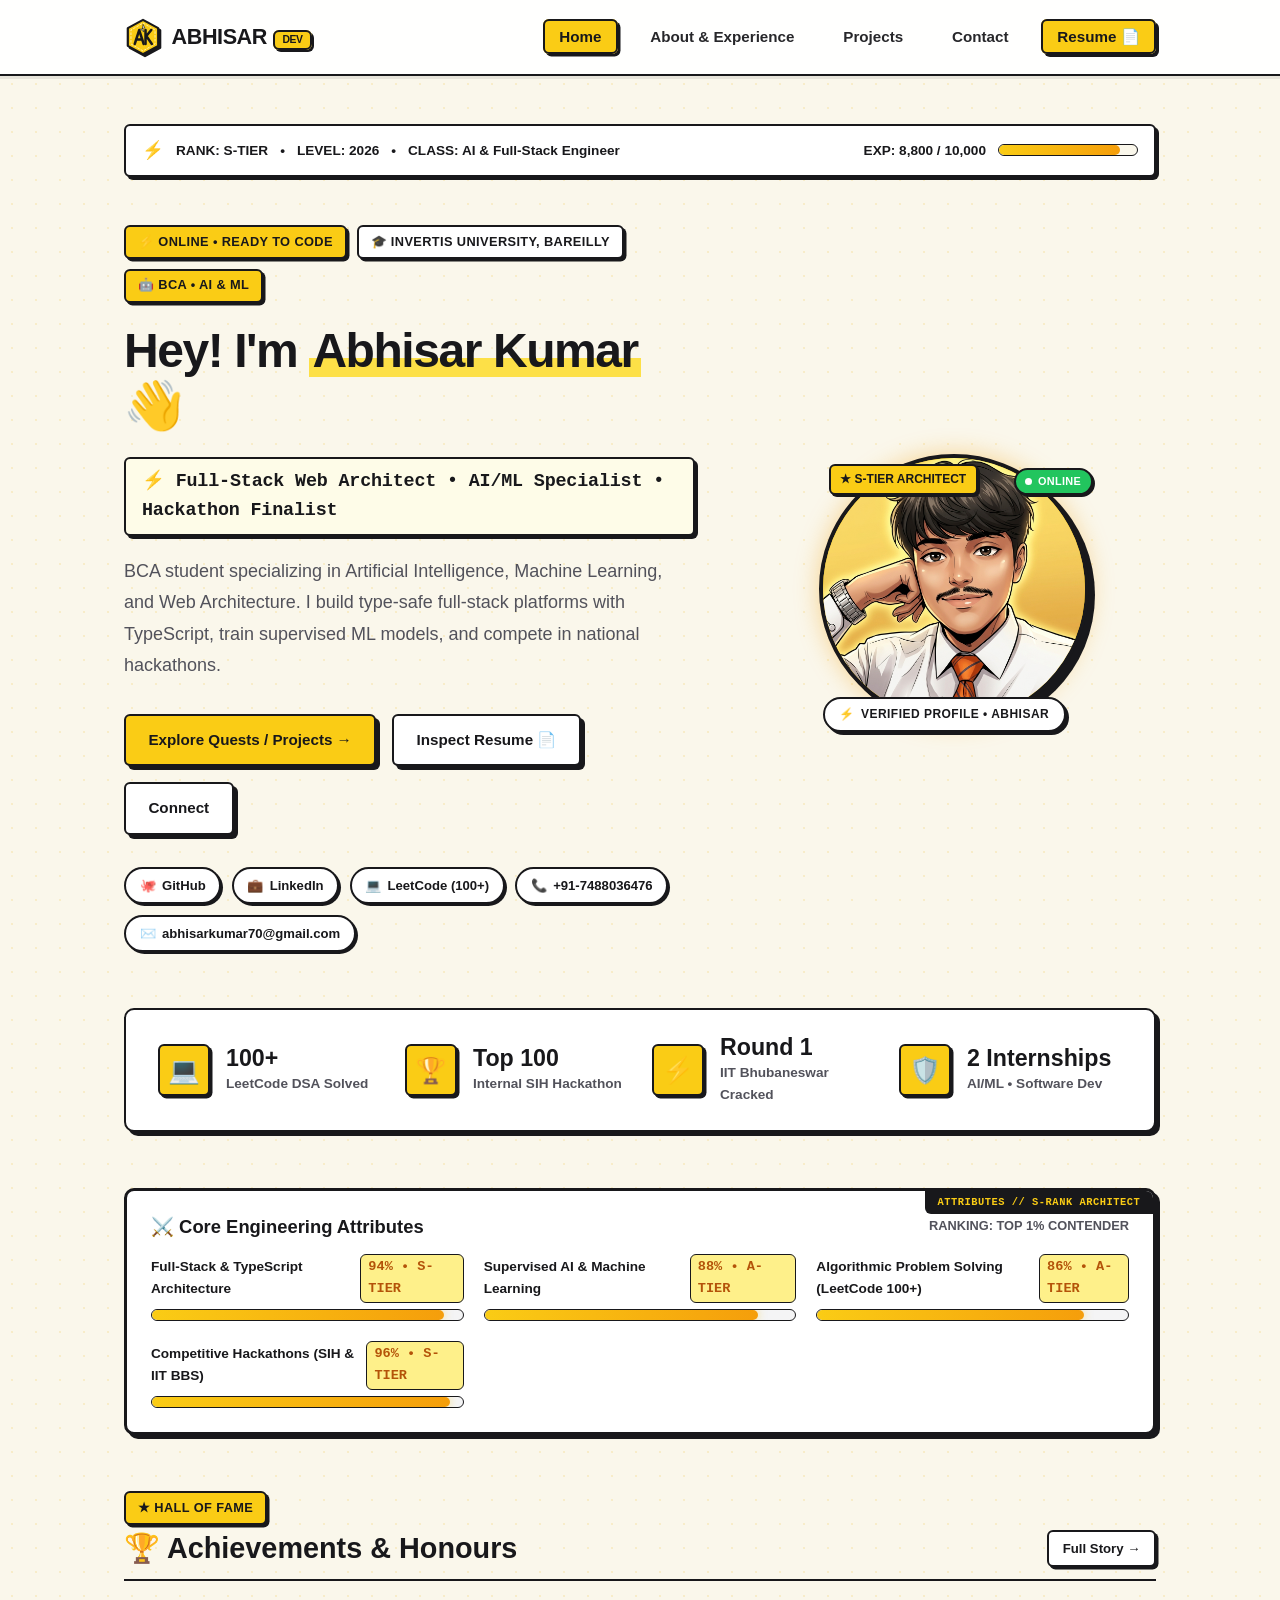
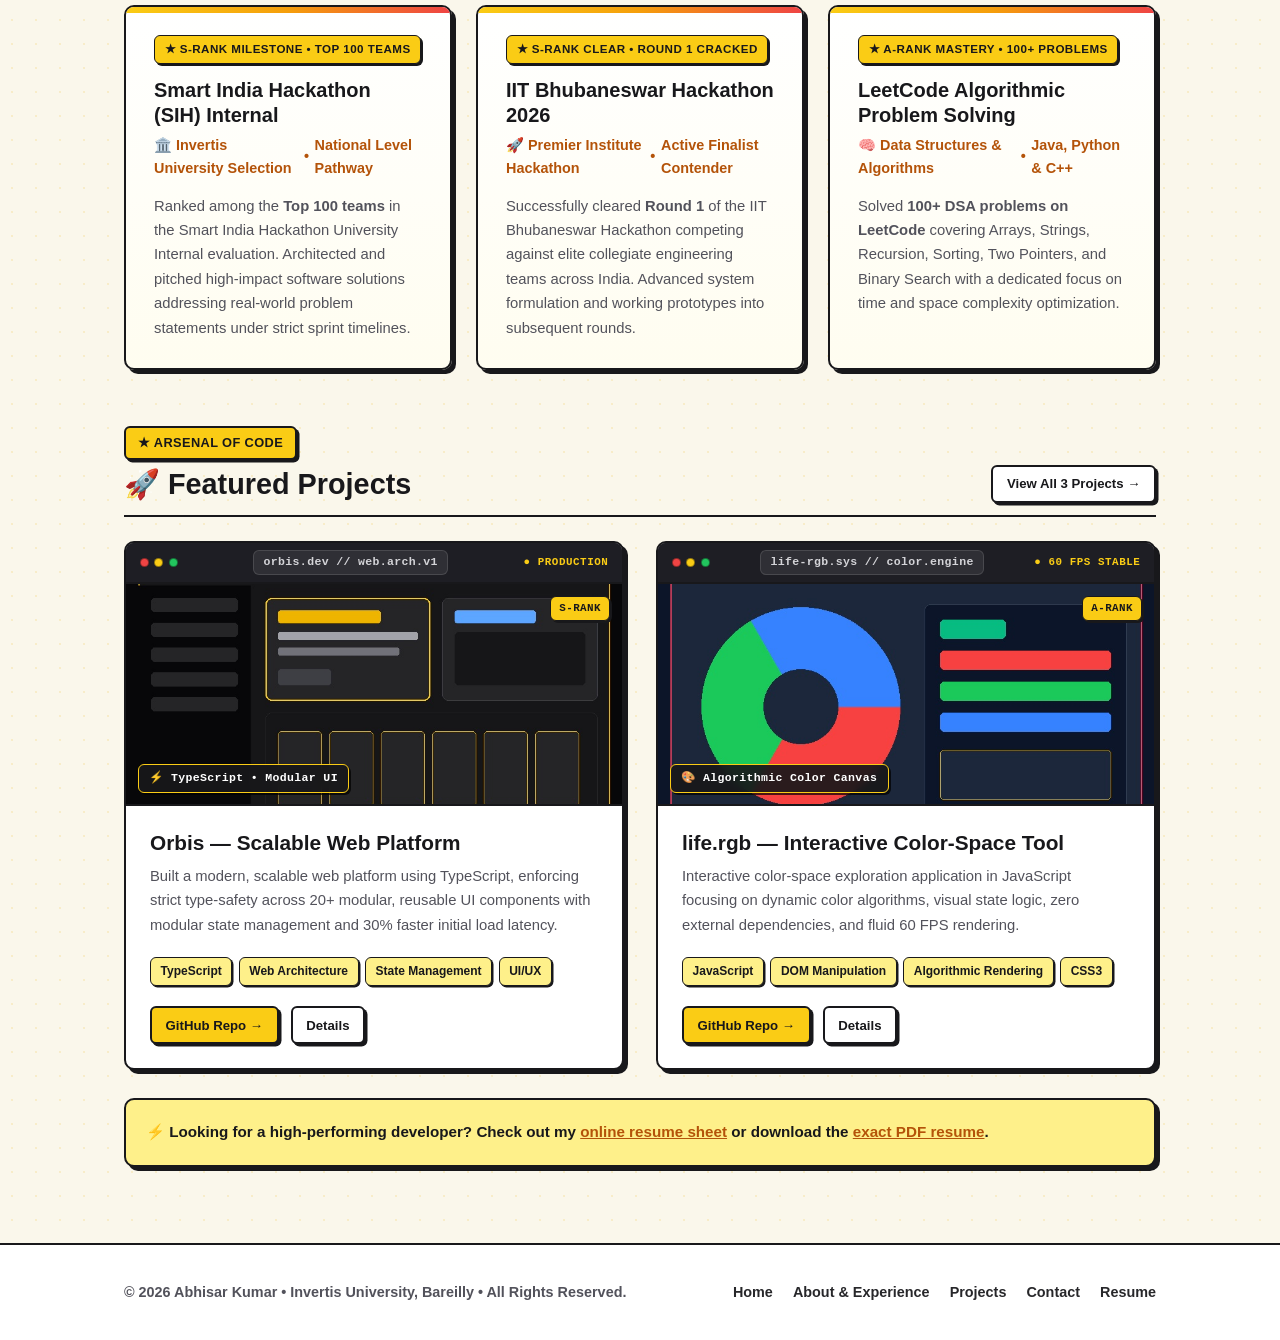
==== commit 46927497: "feat(projects): decorate project card banners with workstation chrome, status pills, and manga halft" ====
--- a/index.html
+++ b/index.html
@@ -273,9 +273,18 @@
           
           <!-- Project 1: Orbis -->
           <div class="project-card reveal-left delay-1">
-            <a href="projects.html" class="project-img-link">
-              <img src="images/orbis.jpg" alt="Orbis Web Platform" class="project-img">
-            </a>
+            <div class="project-banner">
+              <div class="project-banner-bar">
+                <div class="banner-dots"><span></span><span></span><span></span></div>
+                <span class="banner-url">orbis.dev // web.arch.v1</span>
+                <span class="banner-status">● PRODUCTION</span>
+              </div>
+              <a href="projects.html" class="project-img-link">
+                <img src="images/orbis.jpg" alt="Orbis Web Platform" class="project-img">
+                <span class="banner-badge">⚡ TypeScript &bull; Modular UI</span>
+                <span class="banner-crosshair">S-RANK</span>
+              </a>
+            </div>
             <div class="project-body">
               <h3 class="project-title">Orbis &mdash; Scalable Web Platform</h3>
               <p class="project-desc">
@@ -296,9 +305,18 @@
 
           <!-- Project 2: life.rgb -->
           <div class="project-card reveal-right delay-2">
-            <a href="projects.html" class="project-img-link">
-              <img src="images/life_rgb.jpg" alt="life.rgb application" class="project-img">
-            </a>
+            <div class="project-banner">
+              <div class="project-banner-bar">
+                <div class="banner-dots"><span></span><span></span><span></span></div>
+                <span class="banner-url">life-rgb.sys // color.engine</span>
+                <span class="banner-status">● 60 FPS STABLE</span>
+              </div>
+              <a href="projects.html" class="project-img-link">
+                <img src="images/life_rgb.jpg" alt="life.rgb application" class="project-img">
+                <span class="banner-badge">🎨 Algorithmic Color Canvas</span>
+                <span class="banner-crosshair">A-RANK</span>
+              </a>
+            </div>
             <div class="project-body">
               <h3 class="project-title">life.rgb &mdash; Interactive Color-Space Tool</h3>
               <p class="project-desc">
--- a/style.css
+++ b/style.css
@@ -1,4 +1,4 @@
-﻿/* 
+/* 
  * Abhisar Kumar Portfolio — Anime Yellow Aesthetics (Neo-Manga Modern Light Theme)
  * Vibrant Yellow, Manga Ink Lines, Dynamic Slanted Badges, and Golden Glow
  */
@@ -640,23 +640,205 @@
   box-shadow: var(--shadow-pop-hover);
 }
 
+/* ==========================================================================
+   DECORATED PROJECT BANNER (ANIME WORKSTATION & HUD STYLE)
+   ========================================================================== */
+
+.project-banner {
+  position: relative;
+  border-bottom: 2.5px solid var(--border-ink);
+  background-color: var(--ink-black);
+  overflow: hidden;
+}
+
+/* Cyber Window Top Bar */
+.project-banner-bar {
+  background-color: #1e1e24;
+  padding: 0.45rem 0.85rem;
+  border-bottom: 2px solid var(--border-ink);
+  display: flex;
+  align-items: center;
+  justify-content: space-between;
+  user-select: none;
+  font-family: var(--font-mono);
+}
+
+.banner-dots {
+  display: flex;
+  gap: 0.35rem;
+  align-items: center;
+}
+
+.banner-dots span {
+  width: 9px;
+  height: 9px;
+  border-radius: 50%;
+  border: 1px solid rgba(0, 0, 0, 0.4);
+  display: inline-block;
+}
+
+.banner-dots span:nth-child(1) { background-color: #ef4444; }
+.banner-dots span:nth-child(2) { background-color: #facc15; }
+.banner-dots span:nth-child(3) { background-color: #22c55e; }
+
+.banner-url {
+  font-size: 0.72rem;
+  font-weight: 700;
+  color: #d4d4d8;
+  letter-spacing: 0.03em;
+  background: rgba(255, 255, 255, 0.08);
+  padding: 0.15rem 0.6rem;
+  border-radius: var(--radius-sm);
+  border: 1px solid rgba(255, 255, 255, 0.12);
+}
+
+.banner-status {
+  font-size: 0.68rem;
+  font-weight: 800;
+  color: #facc15;
+  letter-spacing: 0.05em;
+  display: flex;
+  align-items: center;
+  gap: 0.25rem;
+}
+
 .project-img-link {
   display: block;
+  position: relative;
   overflow: hidden;
-  background-color: var(--ink-dark);
-  border-bottom: 2.5px solid var(--border-ink);
+  background-color: #09090b;
 }
 
 .project-img {
   width: 100%;
-  height: 200px;
+  height: 220px;
   object-fit: cover;
   display: block;
-  transition: transform 0.3s ease;
+  transition: transform 0.4s cubic-bezier(0.34, 1.56, 0.64, 1), filter 0.3s ease;
+  filter: saturate(1.05) contrast(1.02);
+}
+
+/* Subtle anime halftone pattern on banner hover */
+.project-banner::after {
+  content: "";
+  position: absolute;
+  inset: 0;
+  pointer-events: none;
+  background: radial-gradient(#facc15 1.2px, transparent 1.2px);
+  background-size: 16px 16px;
+  opacity: 0;
+  transition: opacity 0.3s ease;
+  z-index: 2;
+}
+
+.project-card:hover .project-banner::after {
+  opacity: 0.15;
 }
 
 .project-card:hover .project-img {
-  transform: scale(1.03);
+  transform: scale(1.05);
+  filter: saturate(1.15) brightness(1.03);
+}
+
+/* Banner Floating Badge */
+.banner-badge {
+  position: absolute;
+  bottom: 12px;
+  left: 12px;
+  background: rgba(24, 24, 27, 0.92);
+  backdrop-filter: blur(4px);
+  color: #ffffff;
+  border: 1.5px solid var(--primary-bright);
+  font-family: var(--font-mono);
+  font-size: 0.72rem;
+  font-weight: 800;
+  padding: 0.25rem 0.65rem;
+  border-radius: var(--radius-sm);
+  box-shadow: 2px 2px 0px rgba(0, 0, 0, 0.7);
+  z-index: 3;
+  display: flex;
+  align-items: center;
+  gap: 0.35rem;
+  letter-spacing: 0.03em;
+}
+
+/* Corner Target Accents on Banner */
+.banner-crosshair {
+  position: absolute;
+  top: 12px;
+  right: 12px;
+  background: var(--primary-bright);
+  color: var(--ink-black);
+  border: 1.5px solid var(--border-ink);
+  font-family: var(--font-mono);
+  font-size: 0.68rem;
+  font-weight: 900;
+  padding: 0.18rem 0.5rem;
+  border-radius: var(--radius-sm);
+  box-shadow: 2px 2px 0px var(--border-ink);
+  z-index: 3;
+  letter-spacing: 0.04em;
+}
+
+/* Decorated Projects Page Top Banner */
+.projects-hero-banner {
+  background: #ffffff;
+  border: 3px solid var(--border-ink);
+  border-radius: var(--radius-md);
+  padding: 2.25rem 2.5rem;
+  margin-bottom: 2.75rem;
+  box-shadow: var(--shadow-pop);
+  position: relative;
+  overflow: hidden;
+}
+
+.projects-hero-banner::before {
+  content: "";
+  position: absolute;
+  top: 0;
+  left: 0;
+  right: 0;
+  height: 6px;
+  background: linear-gradient(90deg, #facc15, #f59e0b, #ef4444);
+}
+
+.banner-decor-tag {
+  display: inline-flex;
+  align-items: center;
+  gap: 0.35rem;
+  background: var(--primary-bright);
+  color: var(--ink-black);
+  border: 1.5px solid var(--border-ink);
+  padding: 0.25rem 0.65rem;
+  border-radius: var(--radius-sm);
+  font-size: 0.72rem;
+  font-weight: 900;
+  font-family: var(--font-mono);
+  box-shadow: 2px 2px 0px var(--border-ink);
+  margin-bottom: 0.75rem;
+  letter-spacing: 0.04em;
+}
+
+.banner-stats-pills {
+  display: flex;
+  flex-wrap: wrap;
+  gap: 0.65rem;
+  margin-top: 1.25rem;
+}
+
+.banner-pill {
+  display: inline-flex;
+  align-items: center;
+  gap: 0.35rem;
+  background: var(--bg-surface-warm);
+  border: 1.5px solid var(--border-ink);
+  color: var(--ink-dark);
+  font-size: 0.82rem;
+  font-weight: 800;
+  font-family: var(--font-mono);
+  padding: 0.35rem 0.8rem;
+  border-radius: var(--radius-full);
+  box-shadow: 1.5px 1.5px 0px var(--border-ink);
 }
 
 .project-body {
@@ -1411,3 +1593,305 @@
   box-shadow: 3px 3px 0px var(--border-ink);
   color: var(--ink-black);
 }
+
+/* ==========================================================================
+   RESUME SHEET & ATS DOCUMENT STYLES
+   ========================================================================== */
+
+.resume-action-bar {
+  max-width: 880px;
+  margin: 0 auto 1.75rem auto;
+  display: flex;
+  justify-content: space-between;
+  align-items: center;
+  flex-wrap: wrap;
+  gap: 1rem;
+}
+
+.resume-action-title {
+  font-size: 1.6rem;
+  font-weight: 900;
+  display: flex;
+  align-items: center;
+  gap: 0.5rem;
+  color: var(--ink-black);
+}
+
+.resume-action-subtitle {
+  font-size: 0.88rem;
+  color: var(--ink-muted);
+  font-weight: 600;
+  margin-bottom: 0;
+}
+
+.resume-action-buttons {
+  display: flex;
+  align-items: center;
+  gap: 0.75rem;
+  flex-wrap: wrap;
+}
+
+.resume-sheet {
+  background-color: #ffffff;
+  border: 3px solid var(--border-ink);
+  border-radius: var(--radius-md);
+  padding: 2.75rem 3.25rem;
+  box-shadow: var(--shadow-pop-lg);
+  max-width: 880px;
+  margin: 0 auto 4rem auto;
+  position: relative;
+  overflow: hidden;
+}
+
+.resume-sheet::before {
+  content: "";
+  position: absolute;
+  top: 0;
+  left: 0;
+  right: 0;
+  height: 6px;
+  background: linear-gradient(90deg, #facc15, #f59e0b, #ef4444);
+}
+
+.resume-watermark {
+  position: absolute;
+  top: 18px;
+  right: 22px;
+  display: inline-flex;
+  align-items: center;
+  gap: 0.35rem;
+  background: var(--bg-surface-warm);
+  border: 1.5px solid var(--border-ink);
+  border-radius: var(--radius-sm);
+  padding: 0.25rem 0.6rem;
+  font-size: 0.72rem;
+  font-weight: 800;
+  font-family: var(--font-mono);
+  color: var(--ink-dark);
+  box-shadow: 1.5px 1.5px 0px var(--border-ink);
+  letter-spacing: 0.04em;
+}
+
+.resume-header {
+  border-bottom: 2.5px solid var(--border-ink);
+  padding-bottom: 1.25rem;
+  margin-bottom: 1.75rem;
+  text-align: center;
+  position: relative;
+}
+
+.resume-name {
+  font-size: 2.4rem;
+  font-weight: 900;
+  color: var(--ink-black);
+  letter-spacing: -0.02em;
+  margin-bottom: 0.4rem;
+}
+
+.resume-contact-inline {
+  display: flex;
+  flex-wrap: wrap;
+  justify-content: center;
+  align-items: center;
+  gap: 0.75rem;
+  font-size: 0.92rem;
+  color: var(--ink-dark);
+  font-weight: 600;
+}
+
+.resume-contact-inline a {
+  color: var(--ink-black);
+  text-decoration: underline;
+  text-underline-offset: 3px;
+  font-weight: 700;
+  transition: color 0.15s ease;
+}
+
+.resume-contact-inline a:hover {
+  color: var(--primary-deep);
+}
+
+.resume-section {
+  margin-bottom: 1.6rem;
+}
+
+.resume-section:last-child {
+  margin-bottom: 0;
+}
+
+.resume-section-title {
+  font-size: 1.15rem;
+  font-weight: 900;
+  color: var(--ink-black);
+  text-transform: uppercase;
+  letter-spacing: 0.05em;
+  border-bottom: 2px solid var(--border-ink);
+  padding-bottom: 0.4rem;
+  margin: 1.5rem 0 0.9rem;
+  display: flex;
+  align-items: center;
+  gap: 0.5rem;
+}
+
+.resume-section-title::before {
+  content: "■";
+  color: var(--primary-bright);
+  font-size: 0.85rem;
+  text-shadow: 1px 1px 0px var(--border-ink);
+}
+
+.resume-entry {
+  margin-bottom: 1.2rem;
+}
+
+.resume-entry:last-child {
+  margin-bottom: 0.5rem;
+}
+
+.resume-entry-header {
+  display: flex;
+  justify-content: space-between;
+  align-items: baseline;
+  flex-wrap: wrap;
+  gap: 0.5rem;
+  font-weight: 800;
+  font-size: 0.98rem;
+  color: var(--ink-black);
+  margin-bottom: 0.2rem;
+}
+
+.resume-entry-sub {
+  display: flex;
+  justify-content: space-between;
+  font-size: 0.92rem;
+  font-weight: 700;
+  color: var(--primary-deep);
+  margin-bottom: 0.4rem;
+}
+
+.resume-bullets {
+  margin: 0.35rem 0 0.75rem 1.35rem;
+  font-size: 0.92rem;
+  color: var(--ink-dark);
+  line-height: 1.65;
+}
+
+.resume-bullets li {
+  margin-bottom: 0.35rem;
+}
+
+.skills-block {
+  background-color: var(--bg-surface-warm);
+  border: 1.5px solid var(--border-ink);
+  border-radius: var(--radius-sm);
+  padding: 1rem 1.25rem;
+  font-size: 0.92rem;
+  line-height: 1.7;
+  color: var(--ink-dark);
+}
+
+.skills-block p {
+  margin-bottom: 0.45rem;
+}
+
+.skills-block p:last-child {
+  margin-bottom: 0;
+}
+
+.skills-block strong {
+  color: var(--ink-black);
+  font-weight: 800;
+}
+
+/* Nav Active state for CTA */
+.nav-links a.active.nav-cta-btn {
+  background-color: var(--primary) !important;
+  box-shadow: 2px 2px 0px var(--border-ink) !important;
+  transform: translate(1px, 1px);
+}
+
+/* Print Styles */
+@media print {
+  body {
+    background: #ffffff !important;
+    color: #000000 !important;
+  }
+  .site-header,
+  .site-footer,
+  .no-print,
+  .resume-watermark {
+    display: none !important;
+  }
+  main {
+    padding: 0 !important;
+    margin: 0 !important;
+  }
+  .container {
+    max-width: 100% !important;
+    padding: 0 !important;
+  }
+  .resume-sheet {
+    border: none !important;
+    box-shadow: none !important;
+    padding: 0 !important;
+    margin: 0 !important;
+    max-width: 100% !important;
+  }
+  .resume-sheet::before {
+    display: none !important;
+  }
+  .resume-section-title {
+    border-bottom: 1.5px solid #000000 !important;
+  }
+  .resume-entry-header,
+  .resume-entry-sub,
+  .resume-name,
+  .skills-block strong {
+    color: #000000 !important;
+  }
+  .skills-block {
+    background: none !important;
+    border: none !important;
+    padding: 0 !important;
+  }
+}
+
+/* Responsive adjustment for resume sheet on mobile */
+@media (max-width: 680px) {
+  .resume-sheet {
+    padding: 1.75rem 1.25rem;
+    border-width: 2px;
+  }
+  .resume-watermark {
+    position: static;
+    display: inline-block;
+    margin-bottom: 0.75rem;
+  }
+  .resume-name {
+    font-size: 1.85rem;
+  }
+  .resume-entry-header {
+    flex-direction: column;
+    gap: 0.15rem;
+  }
+  .resume-bullets {
+    margin-left: 1.1rem;
+    font-size: 0.88rem;
+  }
+  .resume-bullets[style*="columns"] {
+    columns: 1 !important;
+    -webkit-columns: 1 !important;
+  }
+  .resume-action-bar {
+    flex-direction: column;
+    align-items: stretch;
+  }
+  .resume-action-buttons {
+    width: 100%;
+  }
+  .resume-action-buttons .btn {
+    flex: 1;
+    text-align: center;
+  }
+}
+
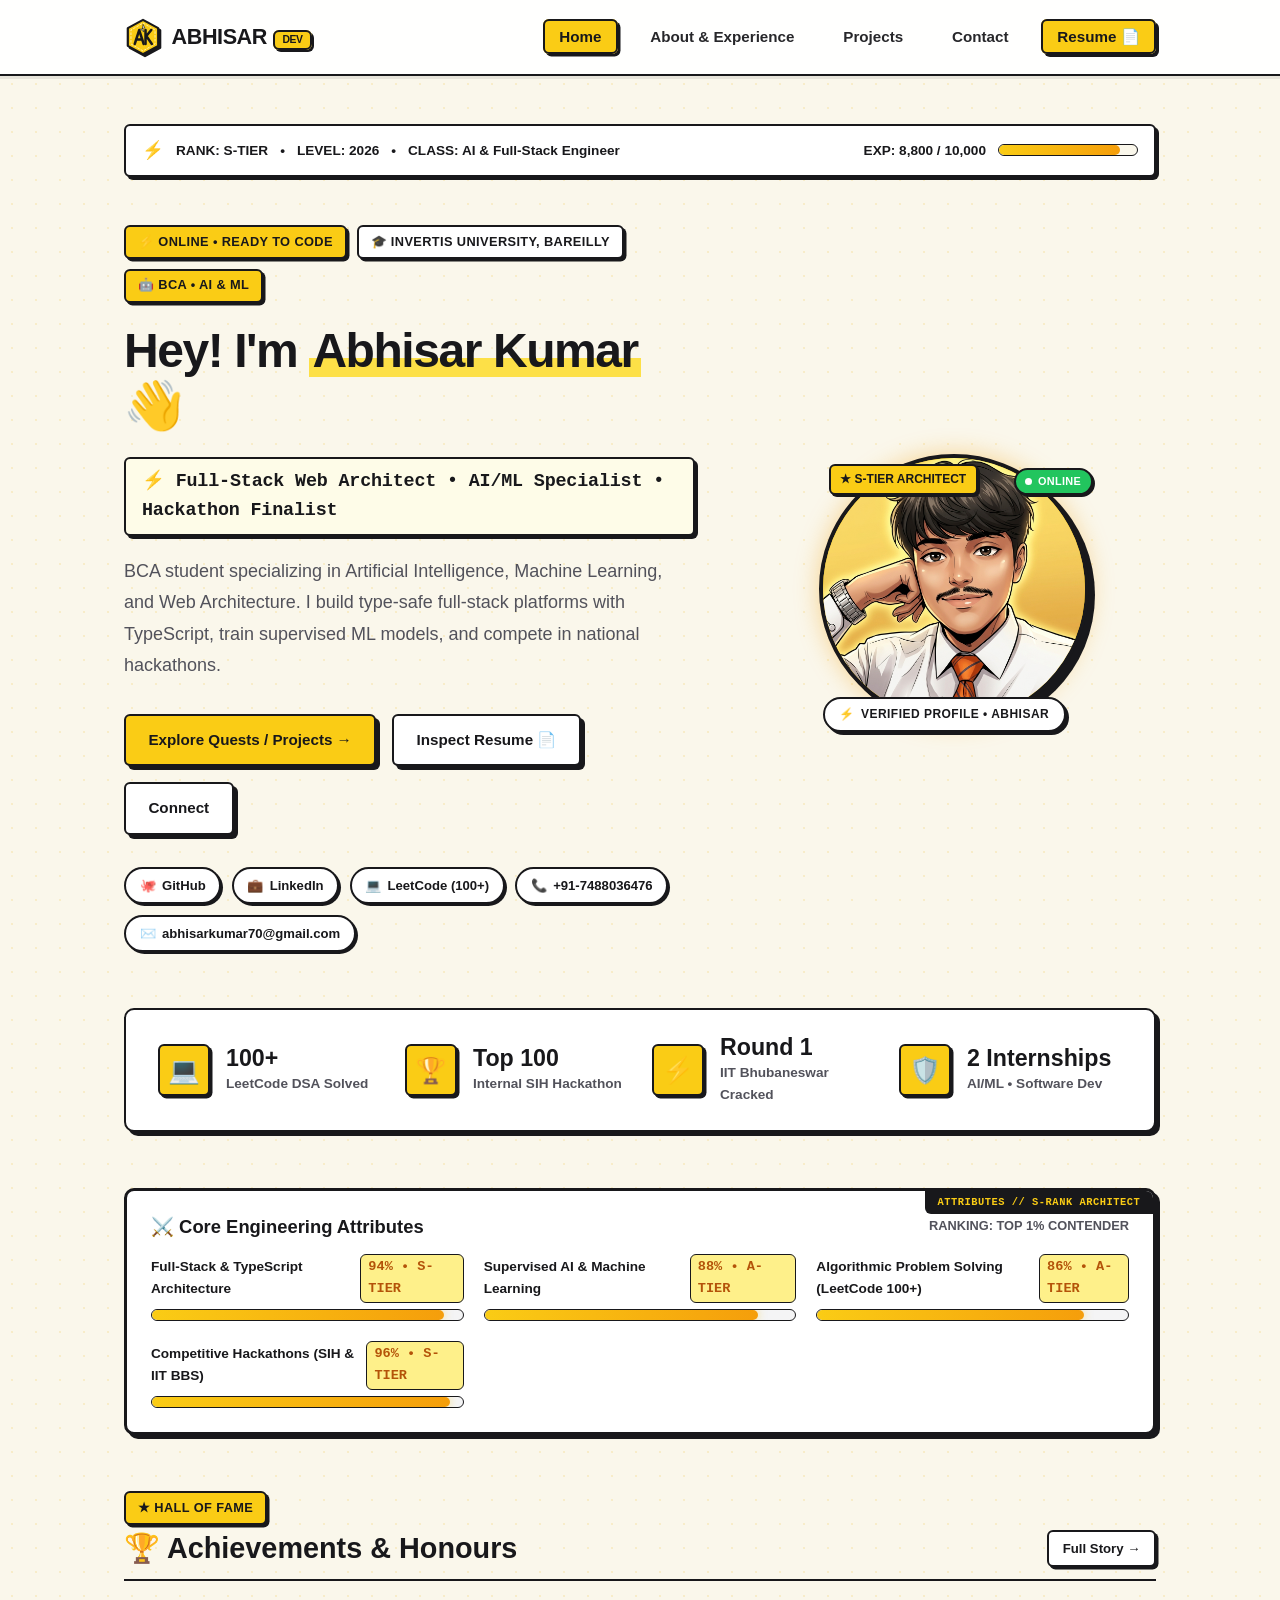
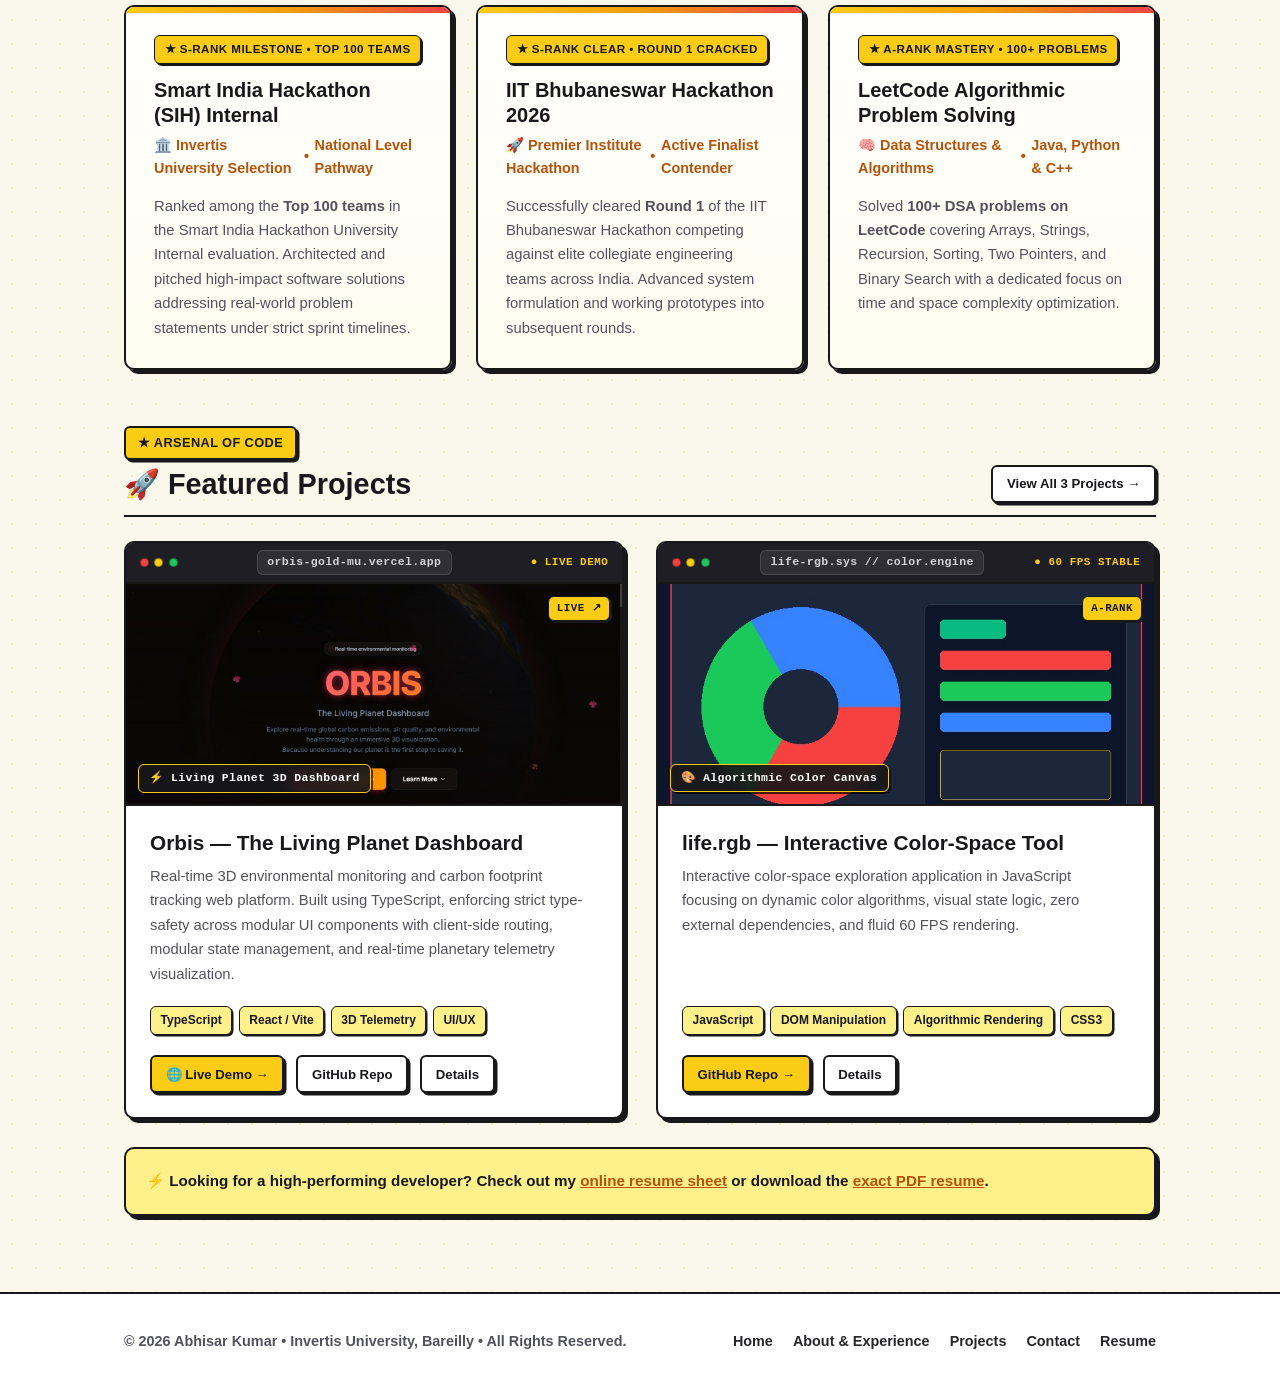
==== commit d5ab6181: "feat(orbis): upload verified high-res live screenshot from orbis-gold-mu.vercel.app and integrate li" ====
--- a/index.html
+++ b/index.html
@@ -276,28 +276,29 @@
             <div class="project-banner">
               <div class="project-banner-bar">
                 <div class="banner-dots"><span></span><span></span><span></span></div>
-                <span class="banner-url">orbis.dev // web.arch.v1</span>
-                <span class="banner-status">● PRODUCTION</span>
+                <span class="banner-url">orbis-gold-mu.vercel.app</span>
+                <span class="banner-status">● LIVE DEMO</span>
               </div>
-              <a href="projects.html" class="project-img-link">
-                <img src="images/orbis.jpg" alt="Orbis Web Platform" class="project-img">
-                <span class="banner-badge">⚡ TypeScript &bull; Modular UI</span>
-                <span class="banner-crosshair">S-RANK</span>
+              <a href="https://orbis-gold-mu.vercel.app/" target="_blank" rel="noopener noreferrer" class="project-img-link" title="Open Orbis Live Application">
+                <img src="images/orbis.jpg" alt="ORBIS — The Living Planet Dashboard" class="project-img">
+                <span class="banner-badge">⚡ Living Planet 3D Dashboard</span>
+                <span class="banner-crosshair">LIVE ↗</span>
               </a>
             </div>
             <div class="project-body">
-              <h3 class="project-title">Orbis &mdash; Scalable Web Platform</h3>
+              <h3 class="project-title">Orbis &mdash; The Living Planet Dashboard</h3>
               <p class="project-desc">
-                Built a modern, scalable web platform using TypeScript, enforcing strict type-safety across 20+ modular, reusable UI components with modular state management and 30% faster initial load latency.
+                Real-time 3D environmental monitoring and carbon footprint tracking web platform. Built using TypeScript, enforcing strict type-safety across modular UI components with client-side routing, modular state management, and real-time planetary telemetry visualization.
               </p>
               <ul class="project-tech">
                 <li>TypeScript</li>
-                <li>Web Architecture</li>
-                <li>State Management</li>
+                <li>React / Vite</li>
+                <li>3D Telemetry</li>
                 <li>UI/UX</li>
               </ul>
               <div class="project-actions">
-                <a href="https://github.com/abhisar-dev" target="_blank" rel="noopener noreferrer" class="btn btn-primary btn-sm">GitHub Repo &rarr;</a>
+                <a href="https://orbis-gold-mu.vercel.app/" target="_blank" rel="noopener noreferrer" class="btn btn-primary btn-sm">🌐 Live Demo &rarr;</a>
+                <a href="https://github.com/abhisar-dev" target="_blank" rel="noopener noreferrer" class="btn btn-secondary btn-sm">GitHub Repo</a>
                 <a href="projects.html" class="btn btn-secondary btn-sm">Details</a>
               </div>
             </div>
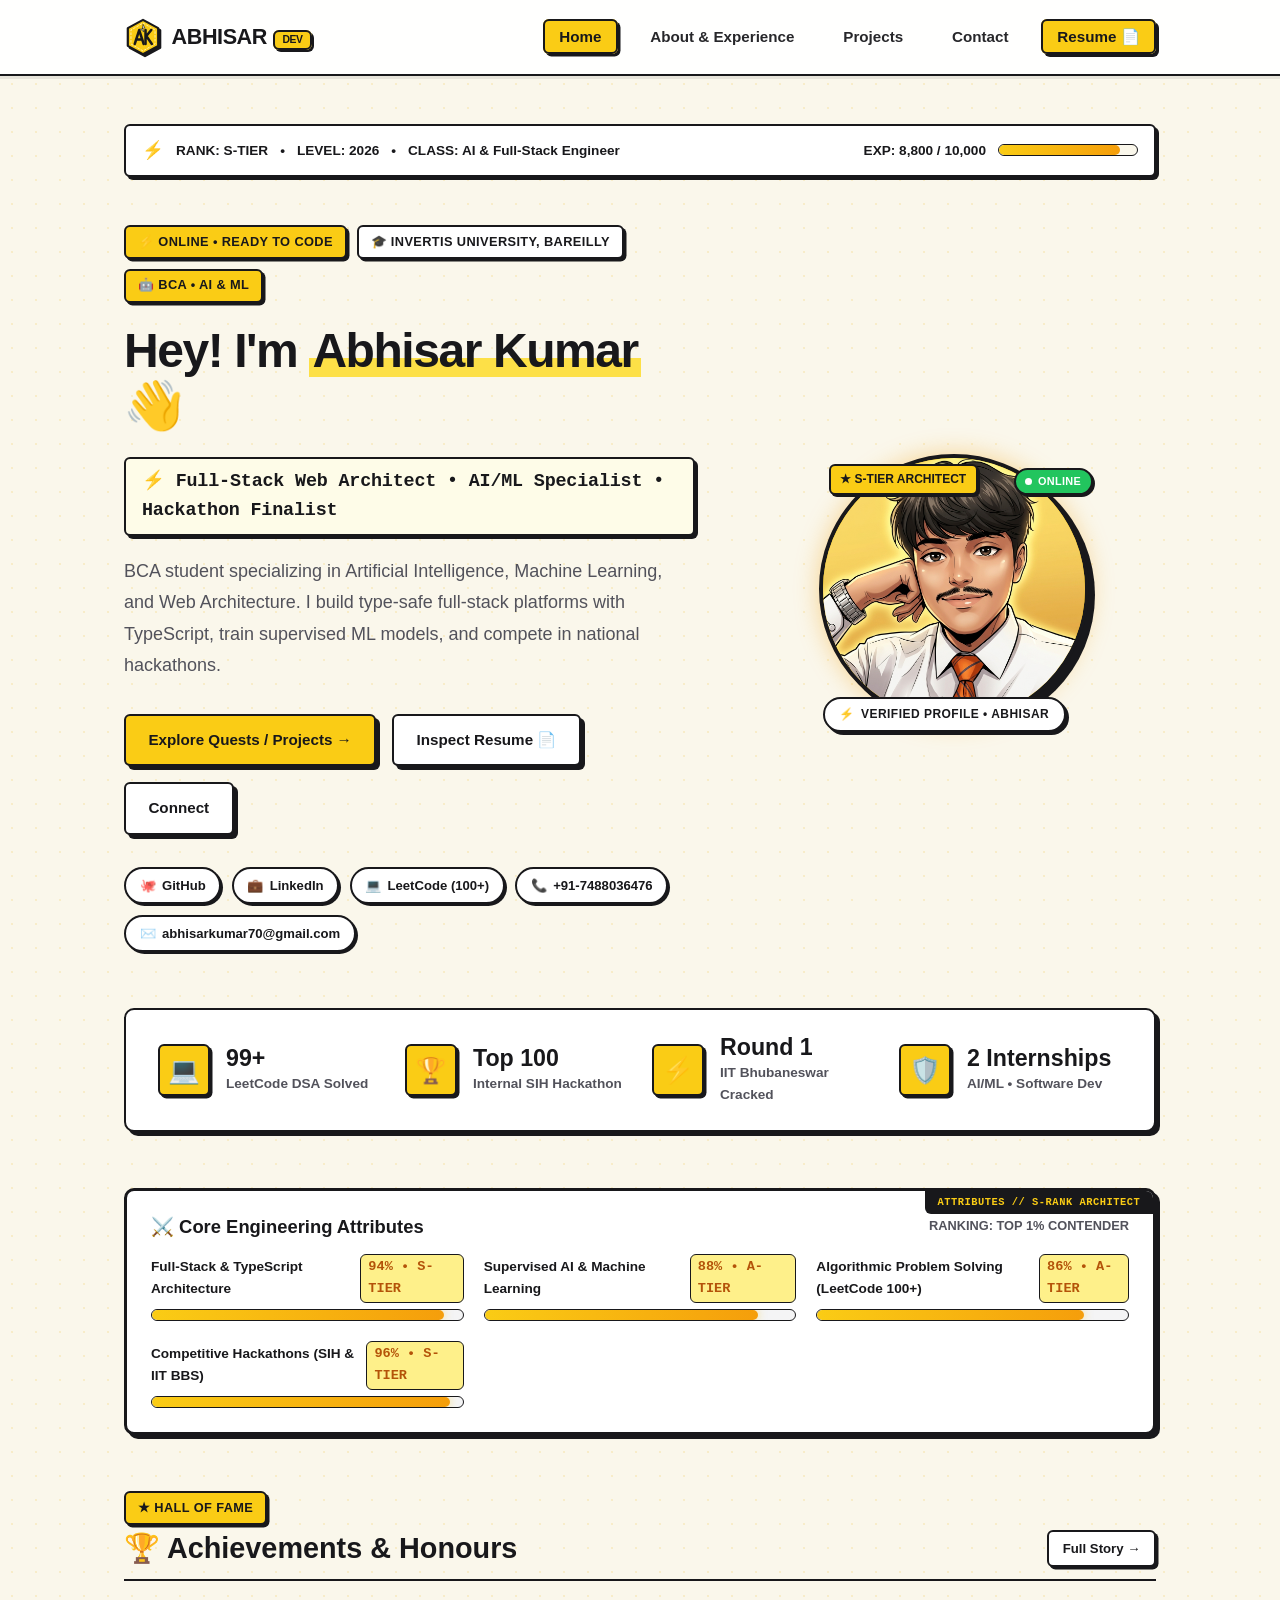
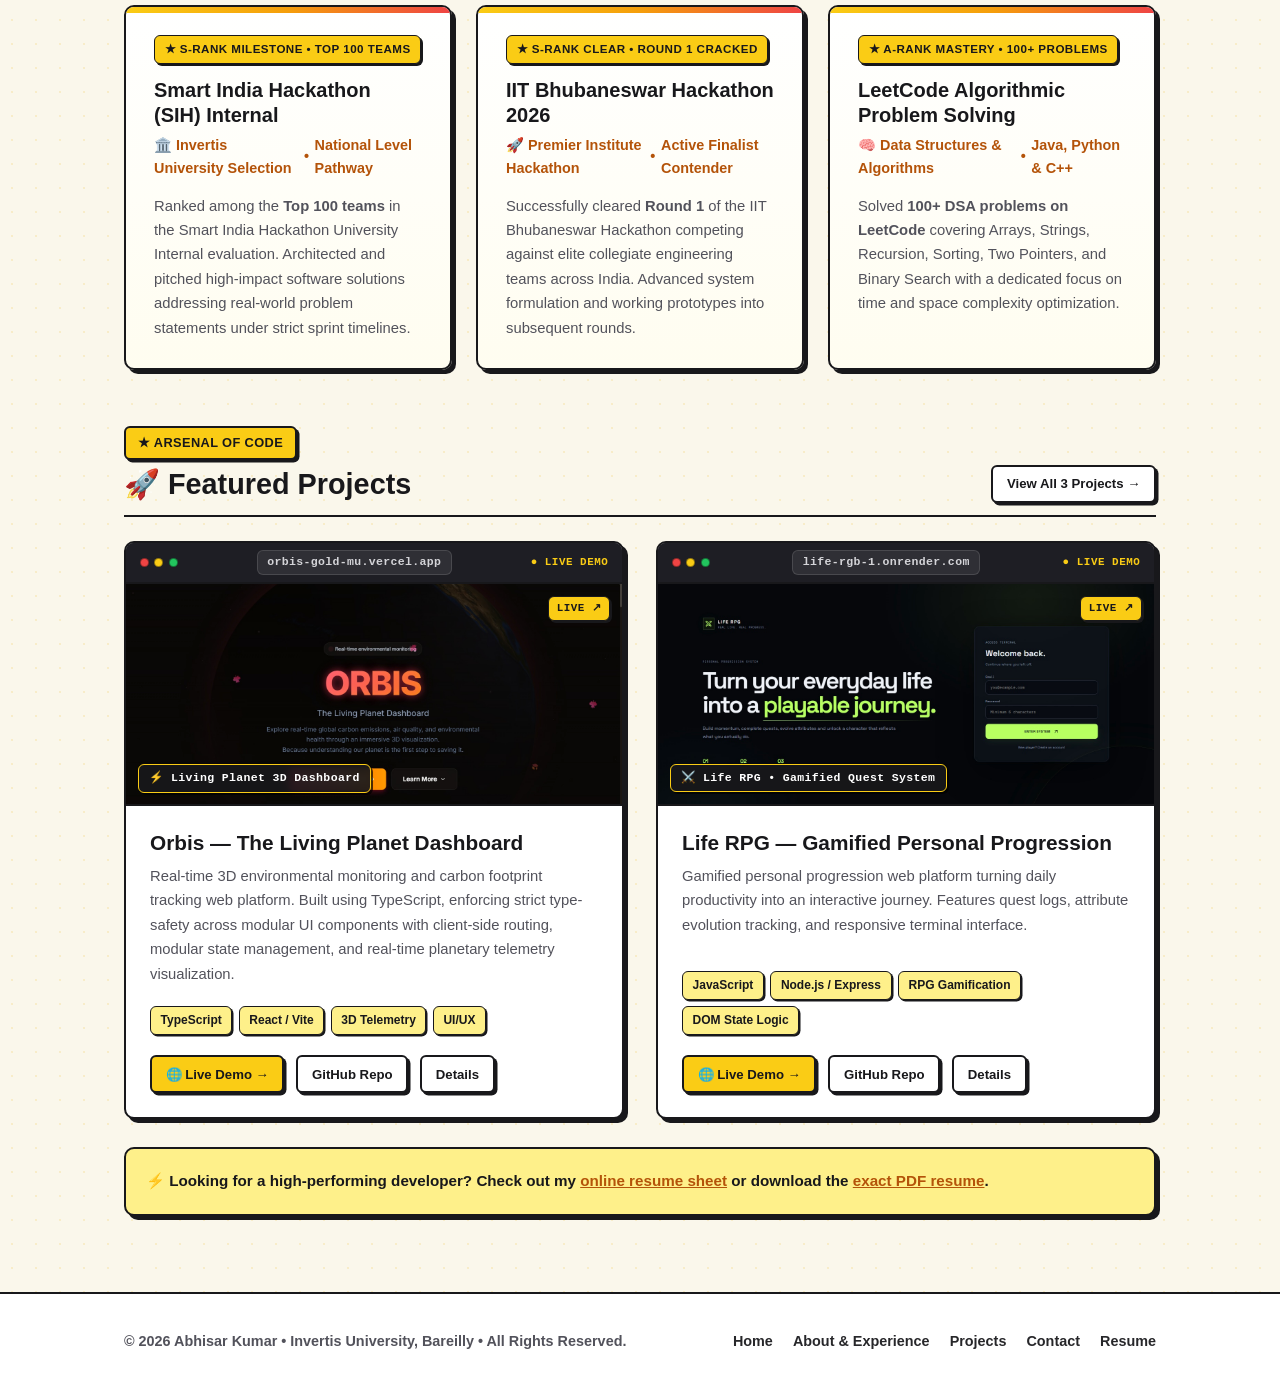
==== commit 9bc6d7d8: "feat(life-rpg): upload high-res live screenshot from life-rgb-1.onrender.com and integrate live demo" ====
--- a/index.html
+++ b/index.html
@@ -304,33 +304,34 @@
             </div>
           </div>
 
-          <!-- Project 2: life.rgb -->
+          <!-- Project 2: Life RPG -->
           <div class="project-card reveal-right delay-2">
             <div class="project-banner">
               <div class="project-banner-bar">
                 <div class="banner-dots"><span></span><span></span><span></span></div>
-                <span class="banner-url">life-rgb.sys // color.engine</span>
-                <span class="banner-status">● 60 FPS STABLE</span>
+                <span class="banner-url">life-rgb-1.onrender.com</span>
+                <span class="banner-status">● LIVE DEMO</span>
               </div>
-              <a href="projects.html" class="project-img-link">
-                <img src="images/life_rgb.jpg" alt="life.rgb application" class="project-img">
-                <span class="banner-badge">🎨 Algorithmic Color Canvas</span>
-                <span class="banner-crosshair">A-RANK</span>
+              <a href="https://life-rgb-1.onrender.com" target="_blank" rel="noopener noreferrer" class="project-img-link" title="Open Life RPG Live Application">
+                <img src="images/life_rgb.jpg" alt="Life RPG — Gamified Personal Progression System" class="project-img">
+                <span class="banner-badge">⚔️ Life RPG &bull; Gamified Quest System</span>
+                <span class="banner-crosshair">LIVE ↗</span>
               </a>
             </div>
             <div class="project-body">
-              <h3 class="project-title">life.rgb &mdash; Interactive Color-Space Tool</h3>
+              <h3 class="project-title">Life RPG &mdash; Gamified Personal Progression</h3>
               <p class="project-desc">
-                Interactive color-space exploration application in JavaScript focusing on dynamic color algorithms, visual state logic, zero external dependencies, and fluid 60 FPS rendering.
+                Gamified personal progression web platform turning daily productivity into an interactive journey. Features quest logs, attribute evolution tracking, and responsive terminal interface.
               </p>
               <ul class="project-tech">
                 <li>JavaScript</li>
-                <li>DOM Manipulation</li>
-                <li>Algorithmic Rendering</li>
-                <li>CSS3</li>
+                <li>Node.js / Express</li>
+                <li>RPG Gamification</li>
+                <li>DOM State Logic</li>
               </ul>
               <div class="project-actions">
-                <a href="https://github.com/abhisar-dev" target="_blank" rel="noopener noreferrer" class="btn btn-primary btn-sm">GitHub Repo &rarr;</a>
+                <a href="https://life-rgb-1.onrender.com" target="_blank" rel="noopener noreferrer" class="btn btn-primary btn-sm">🌐 Live Demo &rarr;</a>
+                <a href="https://github.com/abhisar-dev" target="_blank" rel="noopener noreferrer" class="btn btn-secondary btn-sm">GitHub Repo</a>
                 <a href="projects.html" class="btn btn-secondary btn-sm">Details</a>
               </div>
             </div>
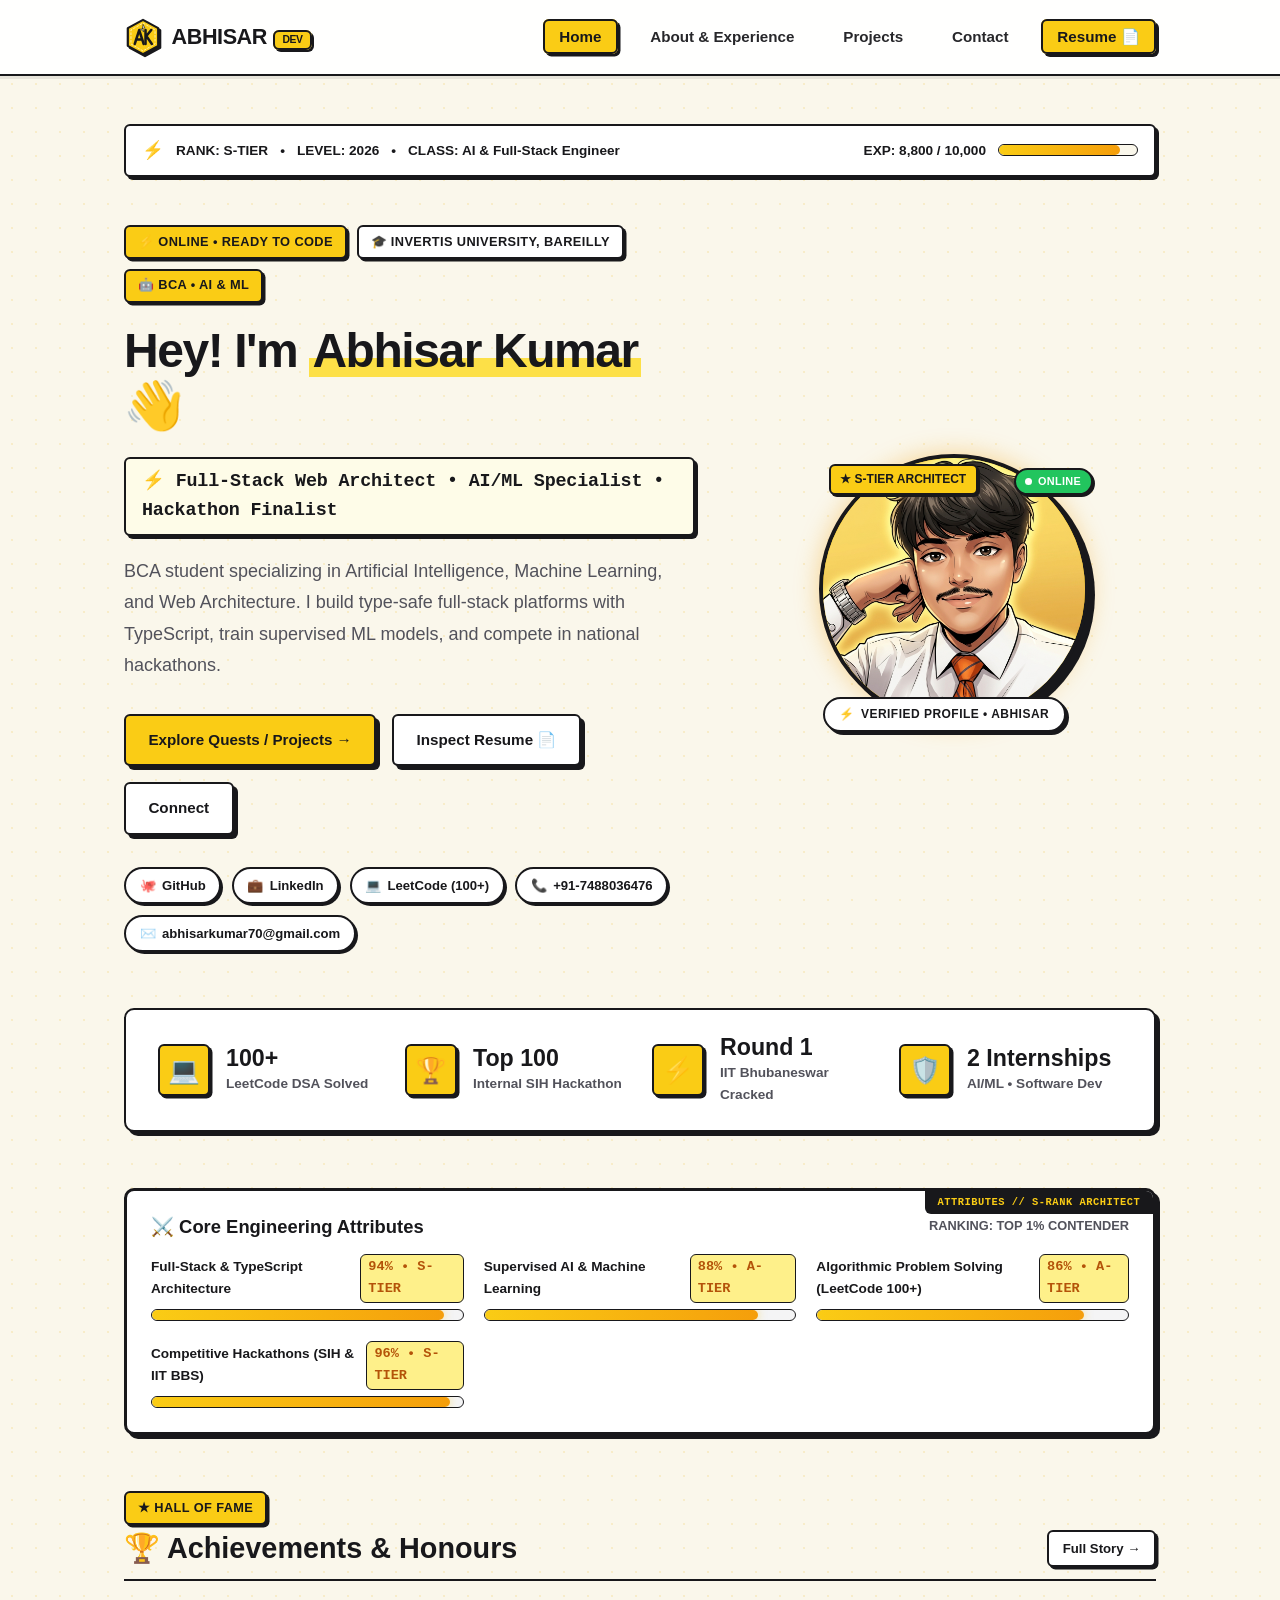
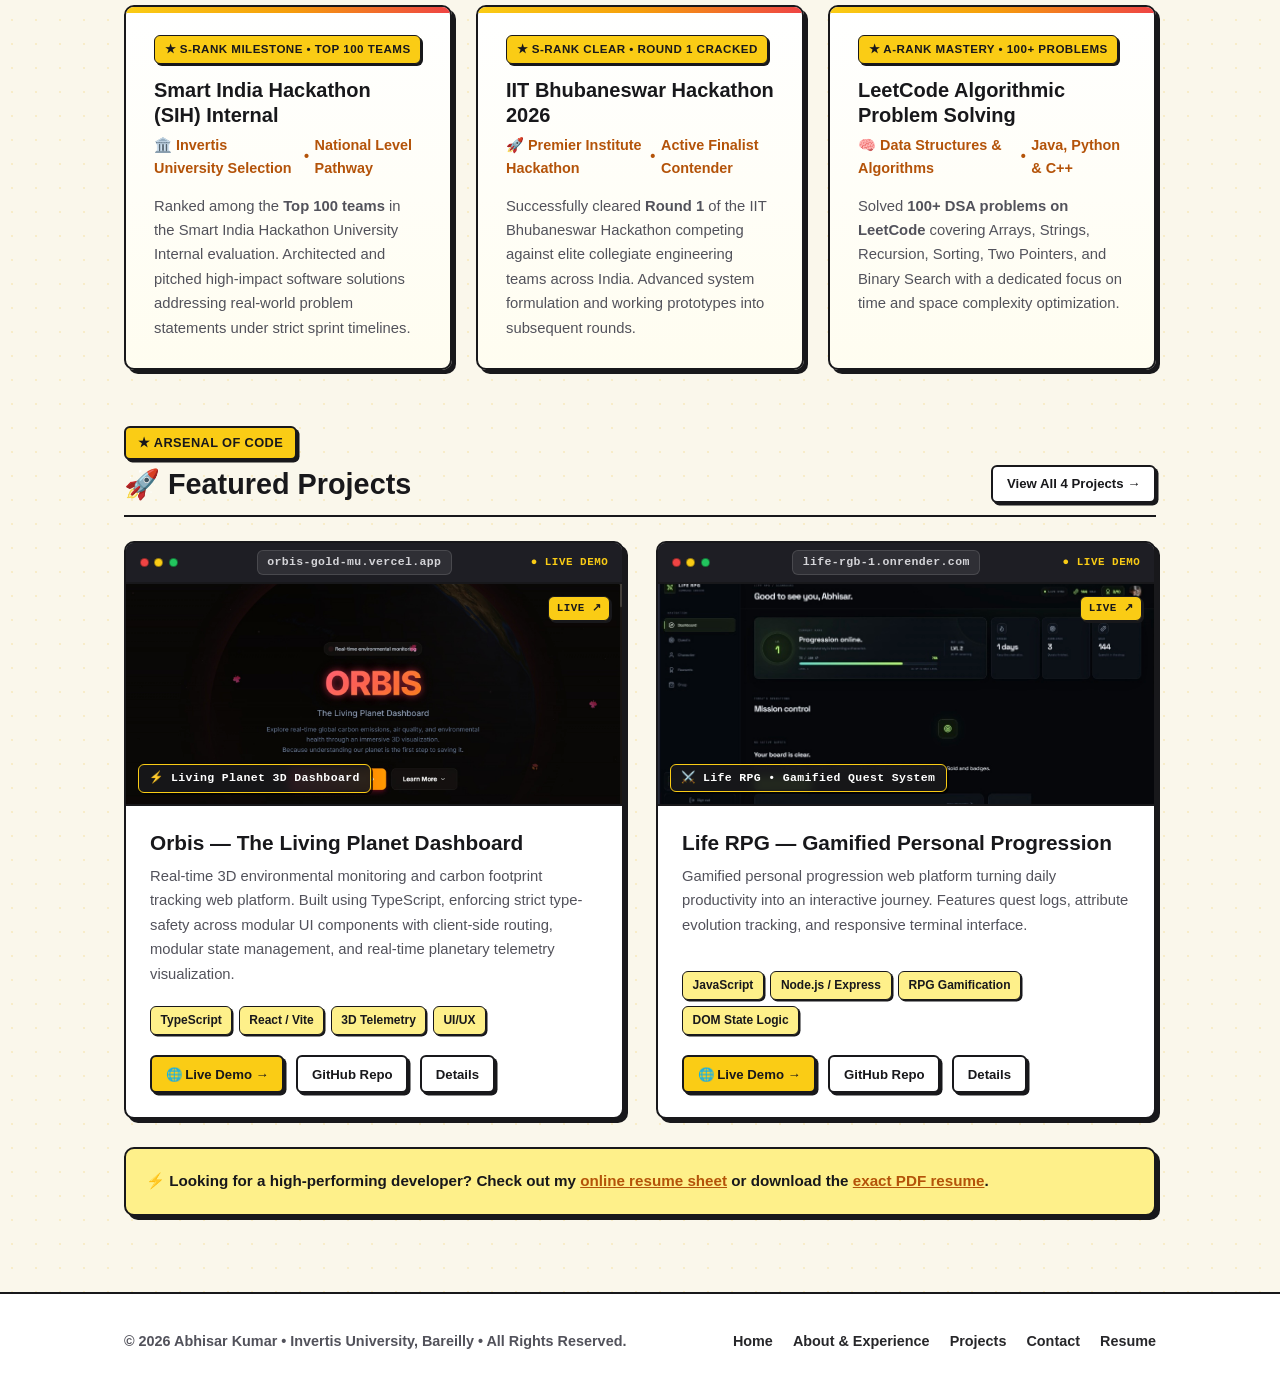
==== commit 9725d470: "feat: add Insight Fusion full-stack repository to projects and resume" ====
--- a/index.html
+++ b/index.html
@@ -266,7 +266,7 @@
             <span class="anime-tag" style="margin-bottom: 0.4rem;">★ ARSENAL OF CODE</span>
             <h2 class="hall-title">🚀 Featured Projects</h2>
           </div>
-          <a href="projects.html" class="btn btn-secondary btn-sm">View All 3 Projects &rarr;</a>
+          <a href="projects.html" class="btn btn-secondary btn-sm">View All 4 Projects &rarr;</a>
         </div>
 
         <div class="projects-grid">
